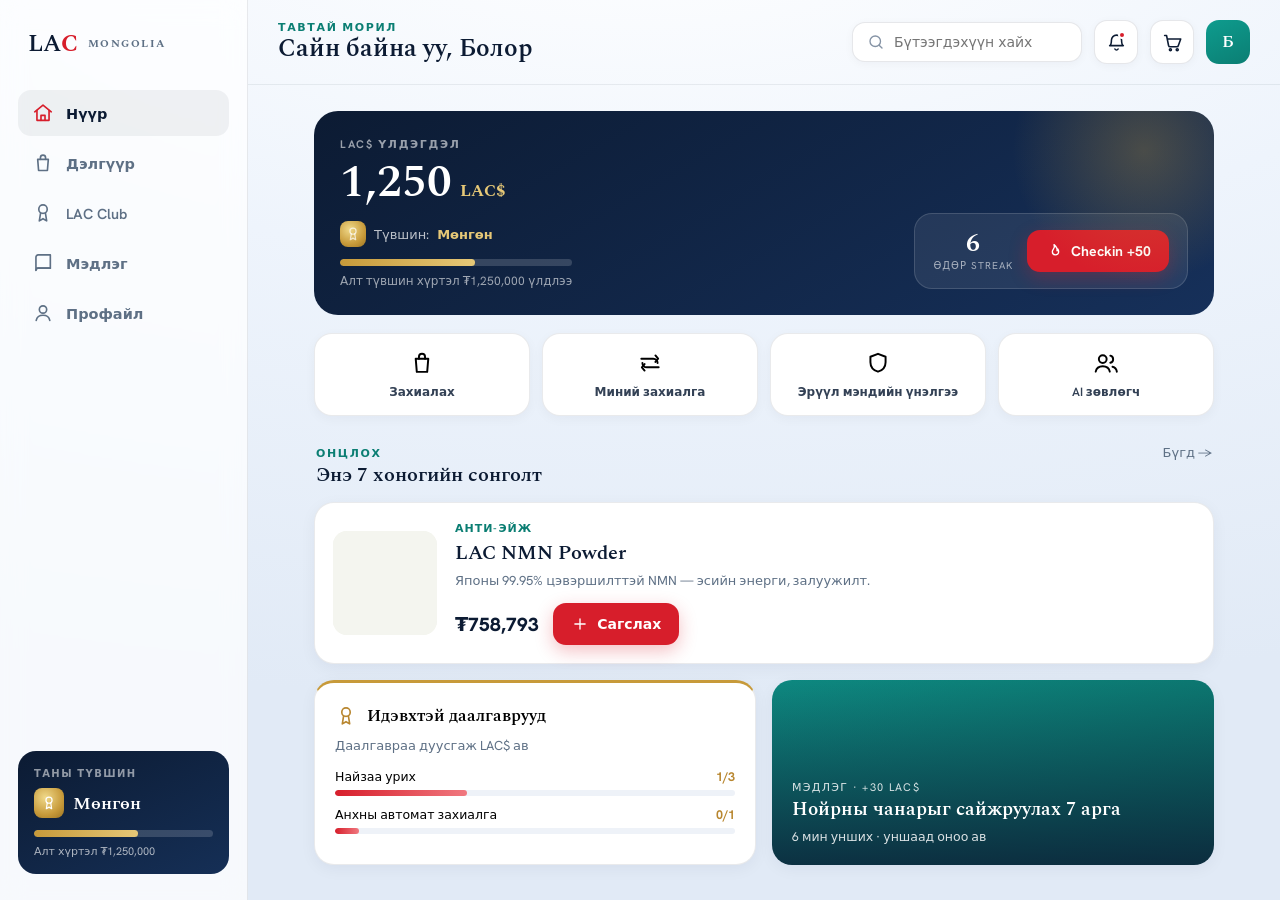
==== portal-v3/lac-portal-v3.html @ e0afa025 "Add customer portal V3 design handoff and prototype Design-review deliverables for the erp.lac.mn/cu" ====
<!doctype html>
<!-- ============================================================
     LAC Customer Portal V3 — production build
     Vanilla JS, no framework. Standalone-testable (mock data) and
     ERPNext-ready (real endpoints via GET + credentials).
     Paste <style>+markup into the Web Page "Main Section (HTML)"
     field and the <script> body into the "JavaScript" field, OR
     serve this whole file as-is. See handoff guide.
     ============================================================ -->
<html lang="mn">
<head>
<meta charset="utf-8">
<meta name="viewport" content="width=device-width, initial-scale=1, shrink-to-fit=no">
<title>LAC Customer Portal V3</title>
<link rel="preconnect" href="https://fonts.googleapis.com">
<link rel="preconnect" href="https://fonts.gstatic.com" crossorigin>
<link href="https://fonts.googleapis.com/css2?family=Spectral:ital,wght@0,400;0,500;0,600;0,700;1,400;1,500&family=Hanken+Grotesk:wght@400;500;600;700;800&display=swap" rel="stylesheet">
<style>
/* When embedded in a Frappe Web Page, hide the default chrome. */
.page-head,.navbar,footer,.web-footer,#navbar,.navbar-fixed-top{display:none!important;}
.main-section,.page_content{padding:0!important;margin:0!important;max-width:100%!important;}

*{box-sizing:border-box;margin:0;padding:0;}
:root{
  --ink:#0C1B33; --crimson:#D71E2B; --teal:#0E9C8E; --teal-t:#0B7E73;
  --gold:#C79A3A; --gold-d:#B8862F; --cream:#F4F5EF; --bg:#EDF2FA;
  --muted:#5E7085; --muted2:#8593A5; --line:rgba(12,27,51,.09);
  --sans:'Hanken Grotesk',system-ui,sans-serif; --serif:'Spectral',Georgia,serif;
  --accent:var(--crimson);           /* single theme knob */
  --shadow:0 4px 16px rgba(12,27,51,.05);
}
html,body{height:100%;}
body{font-family:var(--sans);color:var(--ink);-webkit-font-smoothing:antialiased;
  background:radial-gradient(150% 90% at 50% -12%,#FFF 0%,#EEF4FC 46%,#E1EAF6 100%);}
img{display:block;} button{font-family:inherit;}
a{color:var(--teal-t);text-decoration:none;} a:hover{color:var(--ink);}
input{font-family:inherit;}
::-webkit-scrollbar{width:10px;height:10px;} ::-webkit-scrollbar-thumb{background:rgba(12,27,51,.14);border-radius:8px;}
@media (prefers-reduced-motion:reduce){*{animation:none!important;transition:none!important;}}
@keyframes shimmer{0%{background-position:-380px 0}100%{background-position:380px 0}}
@keyframes rise{from{opacity:0;transform:translateY(14px)}to{opacity:1;transform:translateY(0)}}
@keyframes fade{from{opacity:0}to{opacity:1}}
@keyframes sheet{from{transform:translateY(100%)}to{transform:translateY(0)}}
@keyframes slide{from{transform:translateX(100%)}to{transform:translateX(0)}}
@keyframes toast{0%{opacity:0;transform:translate(-50%,16px)}12%,88%{opacity:1;transform:translate(-50%,0)}100%{opacity:0;transform:translate(-50%,16px)}}

/* ---- shell ---- */
.app{display:flex;height:100vh;max-width:1440px;margin:0 auto;overflow:hidden;}
.rail{width:248px;flex-shrink:0;display:flex;flex-direction:column;padding:26px 18px;
  background:rgba(255,255,255,.72);backdrop-filter:blur(12px);border-right:1px solid var(--line);}
.brand{font-family:var(--serif);font-weight:600;font-size:24px;letter-spacing:.01em;}
.brand b{color:var(--accent);}
.rail .nav{display:flex;flex-direction:column;gap:4px;margin-top:22px;}
.rail .item{display:flex;align-items:center;gap:12px;width:100%;text-align:left;padding:12px 14px;
  border-radius:13px;border:none;cursor:pointer;font-size:14.5px;font-weight:600;color:var(--muted);background:none;}
.rail .item svg{width:22px;height:22px;flex-shrink:0;}
.rail .item.on{font-weight:700;color:var(--ink);background:rgba(12,27,51,.055);}
.rail .item.on svg{stroke:var(--accent);}
.tiercard{margin-top:auto;border-radius:18px;padding:16px;background:linear-gradient(155deg,#0C1B33,#152f56);color:#fff;}
.main{flex:1;min-width:0;display:flex;flex-direction:column;height:100vh;}
.topbar{flex-shrink:0;display:flex;align-items:center;gap:18px;padding:20px 30px;border-bottom:1px solid rgba(12,27,51,.07);}
.eyebrow{font-size:11px;letter-spacing:.15em;text-transform:uppercase;color:var(--teal-t);font-weight:700;}
.ptitle{font-family:var(--serif);font-size:25px;font-weight:600;line-height:1.1;margin-top:2px;}
.searchbar{display:flex;align-items:center;gap:9px;background:#fff;border:1px solid rgba(12,27,51,.1);
  border-radius:13px;padding:10px 14px;box-shadow:0 2px 10px rgba(12,27,51,.04);}
.searchbar input{border:none;outline:none;flex:1;font-size:14px;background:none;min-width:0;color:var(--ink);}
.searchbar svg{width:18px;height:18px;stroke:var(--muted2);flex-shrink:0;}
.iconbtn{position:relative;width:44px;height:44px;border-radius:13px;background:#fff;border:1px solid rgba(12,27,51,.1);
  display:flex;align-items:center;justify-content:center;cursor:pointer;box-shadow:0 2px 10px rgba(12,27,51,.04);color:var(--ink);}
.iconbtn svg{width:21px;height:21px;}
.iconbtn .badge{position:absolute;top:-5px;right:-5px;background:var(--accent);color:#fff;font-size:11px;font-weight:800;
  min-width:20px;height:20px;border-radius:10px;display:flex;align-items:center;justify-content:center;border:2px solid #fff;padding:0 4px;}
.iconbtn .dot{position:absolute;top:10px;right:11px;width:8px;height:8px;border-radius:50%;background:var(--accent);border:2px solid #fff;}
.avatar{width:44px;height:44px;border-radius:13px;background:linear-gradient(155deg,#0E9C8E,#0B7E73);color:#fff;border:none;
  font-family:var(--serif);font-size:17px;font-weight:600;cursor:pointer;}
.scroll{flex:1;overflow-y:auto;overflow-x:hidden;}
.wrap{max-width:960px;margin:0 auto;width:100%;padding:26px 30px 46px;}
.mhead{display:none;}
.tabbar{display:none;}

/* ---- generic ---- */
.card{background:#fff;border:1px solid var(--line);border-radius:20px;box-shadow:var(--shadow);}
.btn{display:inline-flex;align-items:center;justify-content:center;gap:8px;border:none;border-radius:13px;
  font-weight:700;font-size:14px;padding:12px 18px;cursor:pointer;color:#fff;background:var(--accent);
  box-shadow:0 6px 18px rgba(215,30,43,.28);}
.btn svg{width:18px;height:18px;}
.btn.full{width:100%;padding:15px;font-size:15px;}
.sec-h{display:flex;align-items:baseline;justify-content:space-between;margin:28px 2px 12px;}
.sec-h .t{font-family:var(--serif);font-size:20px;font-weight:600;}
.sec-h .lnk{background:none;border:none;color:var(--muted);font-size:13px;cursor:pointer;}
.reveal{animation:rise .5s ease both;}

/* ---- home ---- */
.hero{border-radius:24px;padding:26px;background:linear-gradient(150deg,#0C1B33 0%,#16305a 100%);color:#fff;position:relative;overflow:hidden;}
.hero::after{content:'';position:absolute;width:300px;height:300px;border-radius:50%;right:-80px;top:-110px;
  background:radial-gradient(circle,rgba(199,154,58,.30),transparent 62%);}
.hero .in{position:relative;display:flex;flex-wrap:wrap;gap:24px;align-items:flex-end;justify-content:space-between;}
.hero .lbl{font-size:11px;letter-spacing:.15em;text-transform:uppercase;color:rgba(255,255,255,.58);font-weight:700;}
.hero .bal{font-family:var(--serif);font-size:46px;font-weight:600;line-height:1;margin-top:8px;}
.hero .bal small{font-size:17px;color:#E6C877;margin-left:8px;font-weight:700;}
.hero .tier{display:flex;align-items:center;gap:8px;margin-top:16px;font-size:13px;color:rgba(255,255,255,.72);}
.medal{display:flex;align-items:center;justify-content:center;border-radius:8px;
  background:radial-gradient(circle at 38% 32%,#F0D98A,#C79A3A 62%,#9c7423);}
.track{height:7px;border-radius:20px;background:rgba(255,255,255,.16);overflow:hidden;margin-top:12px;max-width:340px;}
.track .fill{height:100%;border-radius:20px;background:linear-gradient(90deg,#C79A3A,#e6c877);}
.hero .checkin{background:rgba(255,255,255,.08);border:1px solid rgba(255,255,255,.14);border-radius:18px;
  padding:16px 18px;display:flex;align-items:center;gap:14px;}
.qa{display:grid;grid-template-columns:repeat(4,1fr);gap:12px;margin-top:18px;}
.qa .q{background:#fff;border:1px solid var(--line);border-radius:18px;padding:16px 10px;display:flex;flex-direction:column;
  align-items:center;gap:9px;cursor:pointer;box-shadow:0 3px 12px rgba(12,27,51,.04);transition:transform .15s,box-shadow .15s;}
.qa .q:hover{transform:translateY(-2px);box-shadow:0 10px 26px rgba(12,27,51,.10);}
.qa .q svg{width:26px;height:26px;} .qa .q .l{font-size:12px;font-weight:600;color:#334155;text-align:center;line-height:1.2;}
.featured{display:flex;gap:18px;align-items:center;padding:18px;}
.featured img{width:104px;height:104px;object-fit:contain;border-radius:14px;background:var(--cream);flex-shrink:0;}
.teasers{display:grid;grid-template-columns:1fr 1fr;gap:16px;margin-top:16px;}
.teaser{text-align:left;border:1px solid var(--line);border-radius:20px;padding:20px;cursor:pointer;background:#fff;box-shadow:var(--shadow);}
.teaser.club{border-top:3px solid var(--gold);}
.teaser.know{border:none;color:#fff;position:relative;overflow:hidden;min-height:150px;display:flex;flex-direction:column;justify-content:flex-end;
  background:linear-gradient(180deg,rgba(12,27,51,.15),rgba(12,27,51,.82)),linear-gradient(135deg,#0E9C8E,#0B7E73);}

/* ---- shop ---- */
.chips{display:flex;gap:8px;overflow-x:auto;padding-bottom:4px;margin-bottom:18px;scrollbar-width:none;}
.chips::-webkit-scrollbar{display:none;}
.chip{white-space:nowrap;padding:9px 16px;border-radius:20px;font-size:13px;font-weight:600;cursor:pointer;
  border:1px solid rgba(12,27,51,.1);background:#fff;color:#46586E;}
.chip.on{background:var(--ink);color:#fff;border-color:var(--ink);}
.prods{display:grid;grid-template-columns:repeat(3,1fr);gap:16px;}
.prod{background:#fff;border:1px solid var(--line);border-radius:20px;overflow:hidden;display:flex;flex-direction:column;
  box-shadow:var(--shadow);transition:transform .15s,box-shadow .15s;}
.prod:hover{transform:translateY(-2px);box-shadow:0 10px 26px rgba(12,27,51,.10);}
.prod .ph{background:var(--cream);aspect-ratio:1;display:flex;align-items:center;justify-content:center;padding:10px;cursor:pointer;}
.prod .ph img{width:100%;height:100%;object-fit:contain;}
.prod .pb{padding:13px 14px 15px;display:flex;flex-direction:column;gap:5px;flex:1;}
.prod .pc{font-size:10.5px;letter-spacing:.08em;text-transform:uppercase;color:var(--teal-t);font-weight:600;}
.prod .pn{font-family:var(--serif);font-size:15.5px;font-weight:600;line-height:1.25;}
.prod .rate{display:flex;align-items:center;gap:4px;font-size:12px;color:var(--gold-d);font-weight:600;}
.prod .rate svg{width:14px;height:14px;stroke:var(--gold-d);}
.prod .pp{margin-top:auto;display:flex;align-items:center;justify-content:space-between;gap:8px;padding-top:10px;}
.prod .price{font-weight:800;font-size:15.5px;}
.prod .add{width:38px;height:38px;border-radius:12px;background:var(--accent);color:#fff;border:none;cursor:pointer;
  display:flex;align-items:center;justify-content:center;flex-shrink:0;} .prod .add svg{width:19px;height:19px;stroke:#fff;}

/* ---- club ---- */
.medallion{width:104px;height:104px;margin:0 auto 12px;border-radius:50%;color:#5a4413;
  background:radial-gradient(circle at 40% 34%,#F0D98A,#C79A3A 60%,#9c7423);display:flex;align-items:center;justify-content:center;box-shadow:0 10px 30px rgba(199,154,58,.35);}
.ladder{display:grid;grid-template-columns:repeat(4,1fr);gap:8px;margin:20px 0;}
.rung{text-align:center;padding:13px 4px;border-radius:14px;font-size:12px;font-weight:700;border:1px solid var(--line);background:#F4F7FC;color:var(--muted);}
.rung svg{width:18px;height:18px;display:block;margin:0 auto 6px;stroke:var(--muted2);}
.rung.on{background:linear-gradient(155deg,#0C1B33,#152f56);color:#fff;border-color:#0C1B33;} .rung.on svg{stroke:#E6C877;}
.mission{display:flex;gap:13px;align-items:center;padding:15px 17px;border-bottom:1px solid var(--line);}
.mission:last-child{border-bottom:none;}
.mission .mi{width:42px;height:42px;border-radius:13px;display:flex;align-items:center;justify-content:center;flex-shrink:0;}
.mission .mi svg{width:20px;height:20px;}
.mission .mt{flex:1;min-width:0;} .mission .mtitle{font-weight:700;font-size:14px;}
.mission .mtrack{height:6px;border-radius:20px;background:#EEF2F8;overflow:hidden;margin-top:7px;}
.mission .mfill{height:100%;border-radius:20px;}
.mission .mtag{text-align:right;flex-shrink:0;font-size:12.5px;font-weight:700;}
.badges{display:grid;grid-template-columns:repeat(3,1fr);gap:12px;}
.badge{text-align:center;padding:16px 8px;border-radius:16px;border:1px solid var(--line);}
.badge svg{width:26px;height:26px;display:block;margin:0 auto 8px;} .badge .bn{font-size:12px;font-weight:700;}

/* ---- knowledge ---- */
.art-hero{position:relative;border-radius:22px;overflow:hidden;min-height:190px;display:flex;flex-direction:column;justify-content:flex-end;
  padding:24px;color:#fff;background:linear-gradient(180deg,rgba(12,27,51,.18),rgba(12,27,51,.84)),linear-gradient(135deg,#0E9C8E,#0B7E73);cursor:pointer;}
.art{display:flex;gap:14px;align-items:center;padding:15px 17px;border-bottom:1px solid var(--line);cursor:pointer;}
.art:last-child{border-bottom:none;} .art:hover{background:#F6F8FC;}
.art .ai{width:44px;height:44px;border-radius:13px;background:rgba(14,156,142,.1);color:var(--teal-t);display:flex;align-items:center;justify-content:center;flex-shrink:0;}
.art .ai svg{width:20px;height:20px;} .art .an{font-family:var(--serif);font-size:15px;font-weight:600;margin-top:2px;}

/* ---- profile ---- */
.pcard{display:flex;align-items:center;gap:16px;padding:22px;}
.pavatar{width:66px;height:66px;border-radius:20px;background:linear-gradient(155deg,#0E9C8E,#0B7E73);color:#fff;display:flex;align-items:center;justify-content:center;
  font-family:var(--serif);font-size:28px;font-weight:600;flex-shrink:0;}
.pstats{display:grid;grid-template-columns:repeat(3,1fr);gap:12px;margin:14px 0;}
.pstat{background:#fff;border:1px solid var(--line);border-radius:16px;padding:16px;text-align:center;}
.pstat .pv{font-family:var(--serif);font-size:24px;font-weight:600;} .pstat .pl{font-size:11.5px;color:var(--muted);margin-top:2px;}
.mgroup-h{font-size:11px;letter-spacing:.12em;text-transform:uppercase;color:var(--muted2);font-weight:700;margin:18px 4px 8px;}
.mrow{width:100%;text-align:left;display:flex;align-items:center;gap:13px;padding:15px 17px;border:none;border-bottom:1px solid var(--line);
  background:none;cursor:pointer;font-size:14.5px;font-weight:600;color:var(--ink);}
.mrow:last-child{border-bottom:none;} .mrow:hover{background:#F6F8FC;}
.mrow>svg{width:20px;height:20px;stroke:var(--muted);flex-shrink:0;} .mrow .chev{margin-left:auto;stroke:#B8C2CE;}

/* ---- cart drawer / sheets / toast ---- */
.ov{position:fixed;inset:0;z-index:50;background:rgba(12,27,51,.42);display:flex;justify-content:flex-end;animation:fade .2s ease;}
.drawer{width:420px;height:100vh;background:var(--bg);display:flex;flex-direction:column;box-shadow:-12px 0 40px rgba(12,27,51,.2);animation:slide .3s cubic-bezier(.2,.8,.2,1);}
.drawer-h{display:flex;align-items:center;justify-content:between;justify-content:space-between;padding:22px 22px 14px;}
.drawer-h .st{font-family:var(--serif);font-size:20px;font-weight:600;}
.cl{width:36px;height:36px;border-radius:11px;border:1px solid rgba(12,27,51,.1);background:#fff;cursor:pointer;display:flex;align-items:center;justify-content:center;color:var(--muted);}
.cl svg{width:18px;height:18px;}
.drawer-b{flex:1;overflow-y:auto;padding:0 22px;}
.cline{display:flex;gap:13px;align-items:center;padding:14px 0;border-bottom:1px solid var(--line);}
.cline img{width:58px;height:58px;object-fit:contain;background:var(--cream);border-radius:12px;}
.cline .cn{font-family:var(--serif);font-weight:600;font-size:14.5px;}
.qty{display:flex;align-items:center;gap:10px;margin-top:8px;}
.qty button{width:30px;height:30px;border-radius:9px;border:1px solid rgba(12,27,51,.12);background:#fff;cursor:pointer;font-size:16px;}
.drawer-f{padding:16px 22px 22px;border-top:1px solid var(--line);}
.delnote{font-size:12.5px;color:var(--teal-t);background:rgba(14,156,142,.1);border-radius:12px;padding:10px 14px;margin-bottom:12px;}
.total{display:flex;justify-content:space-between;font-family:var(--serif);font-size:18px;font-weight:700;margin-bottom:14px;}
.empty{text-align:center;padding:70px 20px;color:var(--muted2);}
.empty svg{width:52px;height:52px;stroke:#C6D0DC;margin:0 auto;}
.empty .et{font-family:var(--serif);font-size:17px;color:var(--muted);margin-top:12px;}
.toast{position:fixed;left:50%;bottom:32px;transform:translateX(-50%);z-index:80;background:var(--ink);color:#fff;
  padding:13px 22px;border-radius:14px;font-size:14px;font-weight:600;box-shadow:0 12px 34px rgba(12,27,51,.32);animation:toast 2.4s ease forwards;}

/* ---- skeletons ---- */
.sk{background:linear-gradient(90deg,#eef2f8 25%,#e3e9f2 37%,#eef2f8 63%);background-size:760px 100%;animation:shimmer 1.3s infinite;border-radius:12px;}

/* ---- full-route screens ---- */
.mobile-search{display:none;}
.route-h{display:flex;align-items:center;gap:12px;margin-bottom:18px;}
.backbtn{width:40px;height:40px;border-radius:12px;border:1px solid var(--line);background:#fff;cursor:pointer;display:flex;align-items:center;justify-content:center;color:var(--ink);flex-shrink:0;}
.backbtn svg{width:20px;height:20px;transform:rotate(180deg);}
.route-h .rt{font-family:var(--serif);font-size:22px;font-weight:600;}
.pd{display:grid;grid-template-columns:1fr 1fr;gap:26px;align-items:start;}
.pd .pimg{background:var(--cream);border-radius:22px;aspect-ratio:1;display:flex;align-items:center;justify-content:center;padding:24px;}
.pd .pimg img{max-width:100%;max-height:100%;object-fit:contain;}
.pd ul{margin:14px 0 0 18px;} .pd li{margin:6px 0;color:#334155;font-size:14px;}
.disclaimer{font-size:12px;color:var(--muted);background:#fff;border:1px solid var(--line);border-radius:12px;padding:10px 14px;margin-top:16px;line-height:1.5;}
.optcard{display:flex;align-items:center;gap:12px;padding:15px 16px;border:1px solid var(--line);border-radius:14px;background:#fff;cursor:pointer;margin-bottom:10px;}
.optcard.on{border-color:var(--accent);box-shadow:0 0 0 1px var(--accent) inset;}
.optcard .radio{width:20px;height:20px;border-radius:50%;border:2px solid #C6D0DC;flex-shrink:0;}
.optcard.on .radio{border-color:var(--accent);background:radial-gradient(circle,var(--accent) 0 5px,transparent 6px);}
.timeline{position:relative;padding-left:2px;}
.tstep{display:flex;gap:14px;padding-bottom:18px;position:relative;}
.tdot{width:22px;height:22px;border-radius:50%;border:2px solid var(--line);background:#fff;flex-shrink:0;display:flex;align-items:center;justify-content:center;z-index:1;}
.tstep.done .tdot{background:var(--teal);border-color:var(--teal);color:#fff;} .tdot svg{width:14px;height:14px;}
.tstep:not(:last-child)::before{content:'';position:absolute;left:10px;top:22px;bottom:0;width:2px;background:var(--line);}
.tstep.done:not(:last-child)::before{background:var(--teal);}
.orow{padding:16px;border-bottom:1px solid var(--line);} .orow:last-child{border-bottom:none;}
.ostatus{font-size:12px;font-weight:700;padding:4px 10px;border-radius:20px;white-space:nowrap;}
.chat{display:flex;flex-direction:column;gap:12px;padding:4px 0 20px;}
.bub{max-width:80%;padding:12px 15px;border-radius:16px;font-size:14px;line-height:1.45;}
.bub.me{align-self:flex-end;background:var(--ink);color:#fff;border-bottom-right-radius:5px;}
.bub.ai{align-self:flex-start;background:#fff;border:1px solid var(--line);border-bottom-left-radius:5px;}
.chatbar{position:sticky;bottom:0;display:flex;gap:10px;padding:12px 0;background:linear-gradient(180deg,transparent,#E8EEF7 40%);}
.chatbar input{flex:1;border:1px solid var(--line);border-radius:14px;padding:13px 16px;font-size:14px;outline:none;background:#fff;}
.sheet2{width:100%;max-width:460px;max-height:88vh;margin:auto auto 0;background:var(--bg);border-radius:24px 24px 0 0;display:flex;flex-direction:column;animation:sheet .3s cubic-bezier(.2,.8,.2,1);}
.ov2{align-items:flex-end;justify-content:center;}
.notif{display:flex;gap:13px;padding:14px 0;border-bottom:1px solid var(--line);} .notif:last-child{border-bottom:none;}
.notif .ni{width:40px;height:40px;border-radius:12px;background:rgba(14,156,142,.1);color:var(--teal-t);display:flex;align-items:center;justify-content:center;flex-shrink:0;}
.notif .ni svg{width:19px;height:19px;}

/* ============ RESPONSIVE — mobile below 900px ============ */
@media(max-width:899px){
  .app{display:block;height:100vh;}
  .rail{display:none;}
  .main{height:100vh;}
  .topbar{display:none;}
  .mhead{display:flex;align-items:center;justify-content:space-between;padding:16px 16px 12px;}
  .wrap{padding:4px 16px 24px;}
  .qa{grid-template-columns:repeat(4,1fr);}
  .teasers{grid-template-columns:1fr;}
  .prods{grid-template-columns:repeat(2,1fr);}
  .tabbar{display:flex;justify-content:space-around;padding:8px 6px 10px;background:rgba(255,255,255,.97);
    backdrop-filter:blur(12px);border-top:1px solid var(--line);}
  .tab{flex:1;display:flex;flex-direction:column;align-items:center;gap:3px;padding:6px 0;border:none;background:none;cursor:pointer;color:var(--muted2);}
  .tab svg{width:23px;height:23px;} .tab .tl{font-size:10.5px;font-weight:600;}
  .tab.on{color:var(--accent);}
  .drawer{width:100%;height:auto;max-height:88vh;margin-top:auto;border-radius:24px 24px 0 0;animation:sheet .3s cubic-bezier(.2,.8,.2,1);}
  .ov{align-items:flex-end;}
}
@media(max-width:899px){ .mobile-search{display:flex;} .pd{grid-template-columns:1fr;} .pd .pimg{max-width:60%;margin:0 auto;} }
@media(max-width:520px){ .qa{grid-template-columns:repeat(2,1fr);} }
</style>
</head>
<body>
<div id="app"><!-- rendered by JS --></div>
<div id="overlay"></div>
<div id="overlay2"></div>
<div id="toast-root"></div>

<script>
(function(){
'use strict';

/* ---------------- config ---------------- */
var API_BASE = '';
var STANDALONE = (location.protocol === 'file:') || (typeof window.frappe === 'undefined' && !location.hostname) || location.hostname === 'localhost';

/* ---------------- icons (single line-icon set) ---------------- */
var IP = {
  home:['M3 10.7 12 3.5l9 7.2','M5.4 9.4V20h13.2V9.4','M9.8 20v-5.4h4.4V20'],
  bag:['M6.2 8h11.6l-1 12.2H7.2L6.2 8z','M9.2 8V6.2a2.8 2.8 0 0 1 5.6 0V8'],
  award:['M12 3.2a4.6 4.6 0 1 0 0 9.2 4.6 4.6 0 0 0 0-9.2z','M9.4 11.8 8 20.6l4-2.4 4 2.4-1.4-8.8'],
  book:['M4.3 5.6A2.4 2.4 0 0 1 6.7 3.2H20v14.4H6.7a2.4 2.4 0 0 0-2.4 2.4z','M4.3 20A2.4 2.4 0 0 1 6.7 17.6H20'],
  user:['M12 12.2a4 4 0 1 0 0-8 4 4 0 0 0 0 8z','M4.6 20c.7-3.6 3.7-5.6 7.4-5.6s6.7 2 7.4 5.6'],
  bell:['M6.2 9.4a5.8 5.8 0 0 1 11.6 0c0 5 2 6.2 2 6.2H4.2s2-1.2 2-6.2z','M10.2 19.4a2 2 0 0 0 3.6 0'],
  cart:['M3 4h2.2l2.3 11.4a1.8 1.8 0 0 0 1.8 1.4h7.6a1.8 1.8 0 0 0 1.8-1.4L21.4 8H6.4','M9.6 21.4a1.15 1.15 0 1 0 0-2.3 1.15 1.15 0 0 0 0 2.3z','M17.4 21.4a1.15 1.15 0 1 0 0-2.3 1.15 1.15 0 0 0 0 2.3z'],
  search:['M11 4a7 7 0 1 0 0 14 7 7 0 0 0 0-14z','M20 20l-3.8-3.8'],
  chev:['M9.5 5.5 16 12l-6.5 6.5'], plus:['M12 5.2v13.6','M5.2 12h13.6'],
  fire:['M12 3.5c1.4 3 .3 4.7-.8 6.1-.9 1.2-1.4 2.1-1.4 3.4a4.2 4.2 0 0 0 8.4 0c0-2.2-1.2-3.6-1.2-3.6.3 1.4-.6 2.2-1 2.2.6-2.2-1-5.5-4-8.1z'],
  star:['M12 4.2l2.3 4.7 5.1.7-3.7 3.6.9 5.1-4.6-2.4-4.6 2.4.9-5.1L4.6 9.6l5.1-.7z'],
  close:['M6 6l12 12','M18 6 6 18'], shield:['M12 3.5 5 6.2v5c0 4.3 3 7.5 7 8.8 4-1.3 7-4.5 7-8.8v-5z'],
  map:['M12 21c4-4.2 6.5-7.6 6.5-10.6a6.5 6.5 0 1 0-13 0C5.5 13.4 8 16.8 12 21z','M12 12.4a2 2 0 1 0 0-4 2 2 0 0 0 0 4z'],
  doc:['M6.5 3.5h7L18 8v12.5H6.5z','M13 3.5V8h4.5','M9 12.5h6M9 16h6'],
  gift:['M4.5 9h15v3.5h-15z','M6 12.5h12V20H6z','M12 9v11'],
  users:['M9 12a3.6 3.6 0 1 0 0-7.2A3.6 3.6 0 0 0 9 12z','M2.5 20c.6-3.2 3.2-5 6.5-5s5.9 1.8 6.5 5','M16 5.2a3.4 3.4 0 0 1 0 6.6','M18 15.4c2.2.5 3.7 2 4 4.6'],
  cog:['M12 15.4a3.4 3.4 0 1 0 0-6.8 3.4 3.4 0 0 0 0 6.8z','M19.2 12a7.2 7.2 0 0 0-.14-1.5l1.7-1.3-1.8-3.1-2 .8a6.9 6.9 0 0 0-2.6-1.5l-.3-2.1h-3.6l-.3 2.1a6.9 6.9 0 0 0-2.6 1.5l-2-.8-1.8 3.1 1.7 1.3a7.2 7.2 0 0 0 0 3l-1.7 1.3 1.8 3.1 2-.8a6.9 6.9 0 0 0 2.6 1.5l.3 2.1h3.6l.3-2.1a6.9 6.9 0 0 0 2.6-1.5l2 .8 1.8-3.1-1.7-1.3c.09-.5.14-1 .14-1.5z'],
  heart:['M12 20.4C7 17 3.8 13.9 3.8 10.2A4 4 0 0 1 12 8a4 4 0 0 1 8.2 2.2c0 3.7-3.2 6.8-8.2 10.2z'],
  repeat:['M4 8h11a4 4 0 0 1 4 4','M17 5l2.5 3L17 11','M20 16H9a4 4 0 0 1-4-4','M7 19l-2.5-3L7 13'],
  check:['M5 12.5 9.5 17 19 7']
};
function icon(name, attr){
  var d=(IP[name]||[]).map(function(p){return '<path d="'+p+'"/>';}).join('');
  return '<svg viewBox="0 0 24 24" fill="none" stroke="currentColor" stroke-width="1.8" stroke-linecap="round" stroke-linejoin="round"'+(attr||'')+'>'+d+'</svg>';
}

/* ---------------- helpers ---------------- */
var $=function(id){return document.getElementById(id);};
function esc(s){return String(s==null?'':s).replace(/[&<>"]/g,function(c){return {'&':'&amp;','<':'&lt;','>':'&gt;','"':'&quot;'}[c];});}
var fmt=function(n){return '₮'+Math.round(n||0).toLocaleString('en-US');};
function imgFallback(im){im.onerror=null;im.src='data:image/svg+xml;utf8,'+encodeURIComponent('<svg xmlns="http://www.w3.org/2000/svg" width="120" height="120"><rect width="120" height="120" fill="#F4F5EF"/></svg>');}
function toast(msg){var t=document.createElement('div');t.className='toast';t.textContent=msg;$('toast-root').appendChild(t);setTimeout(function(){t.remove();},2400);}

function apiGet(method, params){
  var qs=new URLSearchParams(params||{}).toString();
  return fetch(API_BASE+'/api/method/'+method+(qs?('?'+qs):''),{
    method:'GET', credentials:'include',
    headers:{'X-Frappe-CSRF-Token':(window.frappe&&frappe.csrf_token)||''}
  }).then(function(r){return r.json();});
}

/* ---------------- state ---------------- */
var TABS=['home','shop','club','knowledge','profile'];
var NAV=[
  {key:'home',icon:'home',label:'Нүүр'},{key:'shop',icon:'bag',label:'Дэлгүүр'},
  {key:'club',icon:'award',label:'LAC Club'},{key:'knowledge',icon:'book',label:'Мэдлэг'},
  {key:'profile',icon:'user',label:'Профайл'}
];
var EYEBROW={home:'Тавтай морил',shop:'Бүтээгдэхүүн',club:'Түвшин & урамшуулал',knowledge:'Уншаад оноо цуглуул',profile:'Таны бүртгэл'};
var S={ tab:'home', route:null, sheet:null, loading:true, customer:null, products:[], categories:['Бүгд'],
  cat:'Бүгд', q:'', cart:[], club:null, articles:null, cartOpen:false, notifDot:true,
  checkout:{method:'std'}, quizAns:[], quizStep:0, chat:[] };

/* ---------------- mock data (standalone preview) ---------------- */
var IMG={
  nmn:'https://lac.mn/wp-content/uploads/2024/05/01403970_lac_nmn-powder_30-sticks_sg_box_front-left-with-sachet-on-right_high-res_24.04.19_1638x1227-1-800x599.jpg',
  taut:'https://lac.mn/wp-content/uploads/2022/02/01403960_lac_taut-rejuvenate_8-btls_box_front-left-with-btl-on-right_23.09.14_low-res-e1708068929115-300x225.jpg',
  mens:'https://lac.mn/wp-content/uploads/2024/05/01404220_lac_mens-mega-multi_90-caplets_sg_box_front-left-with-btl-on-right_low-res_22.05.25-300x300.jpg',
  brain:'https://lac.mn/wp-content/uploads/2024/05/LAC-BrainSpeed-PS-SG_frontleftwithbottle_1638x1227-300x225.jpg'
};
var MOCK={
  customer:{name:'CUST-2026-00632',customer_name:'Болор Батаа',mobile_no:'+976 8811 2020',current_loyalty_tier:'Silver',
    custom_loyalty_points:1250,tier_total_purchase:1750000,tier_threshold:3000000,custom_member_date:'2024',custom_checkin_streak:6},
  products:[
    {id:'nmn',cat:'Анти-эйж',name:'LAC NMN Powder',price:758793,rating:'4.9',img:IMG.nmn,tagline:'Японы 99.95% цэвэршилттэй NMN — эсийн энерги, залуужилт.'},
    {id:'taut',cat:'Гоо сайхан',name:'LAC Taut Rejuvenate+',price:289613,rating:'4.8',img:IMG.taut,tagline:'Уусдаг далайн коллаген — арьсны чийгшил, уян хатан.'},
    {id:'mens',cat:'Эрэгтэй',name:"LAC Men's Mega Multi",price:183398,rating:'4.7',img:IMG.mens,tagline:'Эрэгтэйчүүдэд зориулсан иж бүрэн цогц.'},
    {id:'brain',cat:'Тархи',name:'LAC BrainSpeed PS',price:244000,rating:'4.9',img:IMG.brain,tagline:'Фосфатидилсерин — ой тогтоолт, төвлөрөл.'},
    {id:'collagen',cat:'Гоо сайхан',name:'LAC Collagen Beauty',price:168000,rating:'4.9',img:IMG.taut,tagline:'Гоо сайхныг дотроос.'},
    {id:'melatonin',cat:'Нойр',name:'LAC Melatonin 10mg',price:117563,rating:'4.6',img:IMG.brain,tagline:'Байгалийн нойрны дэмжлэг.'}
  ],
  club:{
    ladder:[{name:'Гишүүн',icon:'user'},{name:'Мөнгөн',icon:'award',on:true},{name:'Алт',icon:'star'},{name:'Престиж',icon:'shield'}],
    missions:[
      {icon:'fire',title:'3 өдөр дараалан checkin',tag:'✓ Биелсэн',done:true,reward:'+100 LAC$',pct:100},
      {icon:'repeat',title:'Анхны автомат захиалга',tag:'0/1',done:false,reward:'+500 LAC$',pct:6},
      {icon:'users',title:'Найзаа урих',tag:'1/3',done:false,reward:'+300 LAC$',pct:33},
      {icon:'shield',title:'Эрүүл мэндийн шинжилгээ',tag:'✓ Биелсэн',done:true,reward:'+150 LAC$',pct:100}
    ],
    badges:[{icon:'fire',name:'Streak',e:true},{icon:'gift',name:'Анхны захиалга',e:true},{icon:'book',name:'Уншигч',e:true},
      {icon:'shield',name:'Престиж',e:false},{icon:'users',name:'Инфлюэнсер',e:false},{icon:'star',name:'VIP',e:false}]
  },
  articles:{featured:{title:'Нойрны чанарыг сайжруулах 7 арга',cat:'Нойр',mins:6,reward:30},
    items:[{cat:'Нойр',title:'Мелатонин хэрхэн ажилладаг вэ',mins:4,reward:20},
      {cat:'Анти-эйж',title:'NMN ба эсийн залуужилт',mins:5,reward:25},
      {cat:'Гоо сайхан',title:'Коллаген: үнэн ба худал',mins:4,reward:20}]},
  orders:[
    {id:'LAC-24790',date:'2026-07-14',status:'Хүргэлтэд гарсан',statusKey:'shipping',total:876356,items:['LAC NMN Powder','LAC Melatonin 10mg']},
    {id:'LAC-24651',date:'2026-06-28',status:'Хүргэгдсэн',statusKey:'done',total:289613,items:['LAC Taut Rejuvenate+']},
    {id:'LAC-24502',date:'2026-06-10',status:'Хүргэгдсэн',statusKey:'done',total:427398,items:['LAC BrainSpeed PS',"LAC Men's Mega Multi"]}
  ],
  subs:[
    {id:'SUB-011',name:'LAC NMN Powder',cycle:'Сар бүр',next:'2026-08-01',price:758793},
    {id:'SUB-014',name:'LAC Collagen Beauty',cycle:'2 сар тутам',next:'2026-09-05',price:168000}
  ],
  referral:{code:'BOLOR2020',reward:300,friendReward:150,invited:1,target:3},
  notifs:[
    {icon:'gift',title:'Өдрийн checkin бэлэн',body:'Өнөөдөр checkin хийж +50 LAC$ аваарай',time:'1 цагийн өмнө',unread:true},
    {icon:'repeat',title:'Захиалга #LAC-24790 замдаа',body:'Хүргэлтэд гарлаа — өнөөдөр хүрнэ',time:'5 цагийн өмнө',unread:true},
    {icon:'award',title:'Мөнгөн түвшинд хүрлээ',body:'Одоо 10% хямдрал, 1.5x LAC$ бонустай',time:'Өчигдөр',unread:false}
  ],
  quiz:[
    {q:'Таны эрүүл мэндийн гол зорилго юу вэ?',opts:['Эрч хүч','Гоо сайхан','Дархлаа','Нойр','Тархины эрүүл мэнд']},
    {q:'Насны бүлэг?',opts:['18–29','30–44','45–59','60+']},
    {q:'Хүйс?',opts:['Эмэгтэй','Эрэгтэй','Хамаагүй']}
  ],
  tracking:{id:'LAC-24790',steps:[{t:'Захиалга баталгаажсан',done:true,time:'07-14 10:22'},{t:'Бэлтгэгдэж байна',done:true,time:'07-14 14:05'},{t:'Хүргэлтэд гарсан',done:true,time:'07-15 09:30'},{t:'Хүргэгдсэн',done:false,time:''}]}
};
var TIER_MN={Member:'Гишүүн','Classic 1':'Гишүүн','Classic 2':'Гишүүн',Silver:'Мөнгөн',Gold:'Алт',Prestige:'Престиж'};
var TIER_NEXT={'Гишүүн':'Мөнгөн','Мөнгөн':'Алт','Алт':'Престиж','Престиж':null};

/* ---------------- loaders (real endpoint -> mock fallback) ---------------- */
function loadMe(){
  if(STANDALONE){S.customer=MOCK.customer;return Promise.resolve();}
  return apiGet('portal_get_my_customer').then(function(d){
    S.customer=(d&&d.message&&d.message.customer)||(d&&d.customer)||MOCK.customer;
  }).catch(function(){S.customer=MOCK.customer;});
}
function loadProducts(){
  if(STANDALONE){S.products=MOCK.products;var c=['Бүгд'];MOCK.products.forEach(function(p){if(c.indexOf(p.cat)<0)c.push(p.cat);});S.categories=c;return Promise.resolve();}
  return apiGet('cp_products').then(function(d){var m=(d&&d.message)||{};S.products=m.items||MOCK.products;S.categories=m.categories||['Бүгд'];})
    .catch(function(){S.products=MOCK.products;S.categories=['Бүгд'];});
}
function loadClub(){
  if(STANDALONE){S.club=MOCK.club;return Promise.resolve();}
  return Promise.all([
    apiGet('portal_get_missions',{customer:custName()}).catch(function(){return null;}),
    apiGet('portal_get_badges',{customer:custName()}).catch(function(){return null;})
  ]).then(function(r){
    var missions=(r[0]&&r[0].message&&r[0].message.missions)||[];
    var badges=(r[1]&&r[1].message&&r[1].message.badges)||[];
    S.club={
      ladder:MOCK.club.ladder,
      missions: missions.length?missions.map(function(m){var t=m.target||1,p=m.progress||0,done=!!m.completed;
        return {icon:done?'check':'fire',title:m.label||m.title||'',done:done,reward:'+'+(m.reward||0)+' LAC$',
          tag:done?'✓ Биелсэн':(p+'/'+t),pct:done?100:Math.min(100,Math.round(p/t*100))};}):MOCK.club.missions,
      badges: badges.length?badges.map(function(b){return {icon:b.icon||'star',name:b.label||b.name||'',e:!!b.earned};}):MOCK.club.badges
    };
  });
}
function loadArticles(){
  if(STANDALONE){S.articles=MOCK.articles;return Promise.resolve();}
  return apiGet('portal_get_articles').then(function(d){
    var arr=(d&&d.message&&d.message.articles)||(d&&d.message&&d.message.items)||(Array.isArray(d&&d.message)?d.message:[]);
    var items=arr.map(function(a){return {cat:a.category||a.topic||'Мэдлэг',title:a.title||a.article_title||'',mins:a.minutes||a.read_minutes||4,reward:a.reward_points||a.rewardPoints||20};});
    S.articles=items.length?{featured:items[0],items:items.slice(1,8)}:MOCK.articles;
  }).catch(function(){S.articles=MOCK.articles;});
}
function custName(){return (S.customer&&S.customer.name)||'';}

function boot(){
  S.loading=true; render();
  // parallel first paint; club/articles lazy on first visit
  Promise.all([loadMe(),loadProducts()]).then(function(){S.loading=false;render();
    loadClub(); loadArticles();
  }).catch(function(){S.loading=false;render();});
}

/* ---------------- cart ---------------- */
function prod(id){for(var i=0;i<S.products.length;i++){if(S.products[i].id===id||S.products[i].item_code===id)return S.products[i];}return null;}
function cartCount(){return S.cart.reduce(function(s,c){return s+c.qty;},0);}
function cartSum(){return S.cart.reduce(function(s,c){var p=prod(c.id);return s+(p?p.price*c.qty:0);},0);}
function addToCart(id){var f=false;S.cart.forEach(function(c){if(c.id===id){c.qty++;f=true;}});if(!f)S.cart.push({id:id,qty:1});toast('Сагсанд нэмэгдлээ');renderChrome();}
function setQty(id,d){S.cart=S.cart.map(function(c){return c.id===id?{id:id,qty:c.qty+d}:c;}).filter(function(c){return c.qty>0;});renderCart();renderChrome();}

/* ---------------- routing (hash + Back-button aware) ---------------- */
var FULLROUTES={product:1,checkout:1,assess:1,advisor:1,orders:1,subs:1};
function go(tab){ if(S.cartOpen)closeCart(); if(S.sheet)closeSheet(); location.hash='#/'+tab; }
function goRoute(name,param){ if(S.cartOpen)closeCart(); location.hash='#/'+name+(param?('/'+encodeURIComponent(param)):''); }
function openCart(){ if(S.cartOpen)return; S.cartOpen=true; history.pushState({lacCart:1},''); renderCart(); }
function closeCart(fromPop){ if(!S.cartOpen)return; S.cartOpen=false; renderCart(); if(!fromPop && history.state && history.state.lacCart) history.back(); }
function openSheet(name){ if(S.sheet)return; S.sheet=name; if(name==='notif'){S.notifDot=false;render();} history.pushState({lacSheet:1},''); renderSheet(); }
function closeSheet(fromPop){ if(!S.sheet)return; S.sheet=null; renderSheet(); if(!fromPop && history.state && history.state.lacSheet) history.back(); }
window.addEventListener('popstate',function(){ if(S.cartOpen){closeCart(true);} else if(S.sheet){closeSheet(true);} });
window.addEventListener('hashchange',syncHash);
function syncHash(){
  var parts=(location.hash||'').replace(/^#\/?/,'').split('/');
  var name=parts[0]||'home';
  if(TABS.indexOf(name)>=0){ S.tab=name; S.route=null; }
  else if(FULLROUTES[name]){ S.route={name:name,param:decodeURIComponent(parts[1]||'')}; if(name==='checkout')S.checkout={method:'std'}; }
  else { location.hash='#/home'; return; }
  render();
  var sc=document.querySelector('.scroll'); if(sc)sc.scrollTop=0; window.scrollTo(0,0);
  if(S.tab==='club'&&!S.club)loadClub().then(render);
  if(S.tab==='knowledge'&&!S.articles)loadArticles().then(render);
}

/* ---------------- render: chrome ---------------- */
function tierInfo(){var c=S.customer||{};var t=TIER_MN[c.current_loyalty_tier]||'Гишүүн';
  var cur=+c.tier_total_purchase||0,tgt=+c.tier_threshold||0;var pct=tgt>0?Math.min(100,Math.round(cur/tgt*100)):100;
  return {tier:t,next:TIER_NEXT[t],remain:Math.max(0,tgt-cur),pct:pct,bal:+c.custom_loyalty_points||0,streak:+c.custom_checkin_streak||0};}

function railHTML(){
  return '<aside class="rail">'+
    '<div class="brand" style="padding:0 10px 6px;display:flex;align-items:center;gap:9px;"><span>LA<b>C</b></span>'+
      '<span style="font-size:10.5px;font-weight:700;letter-spacing:.14em;color:var(--muted);">MONGOLIA</span></div>'+
    '<div class="nav">'+NAV.map(function(n){
      return '<button class="item '+(S.tab===n.key?'on':'')+'" onclick="LAC.go(\''+n.key+'\')">'+icon(n.icon)+'<span>'+esc(n.label)+'</span></button>';
    }).join('')+'</div>'+
    tierMiniHTML()+'</aside>';
}
function tierMiniHTML(){var t=tierInfo();
  return '<div class="tiercard"><div class="lbl" style="font-size:10px;letter-spacing:.14em;text-transform:uppercase;color:rgba(255,255,255,.55);font-weight:700;">Таны түвшин</div>'+
    '<div style="display:flex;align-items:center;gap:9px;margin-top:8px;"><span class="medal" style="width:30px;height:30px;">'+icon('award','stroke="#5a4413" width="16" height="16"')+'</span>'+
    '<div style="font-family:var(--serif);font-size:18px;font-weight:600;">'+esc(t.tier)+'</div></div>'+
    '<div class="track"><div class="fill" style="width:'+t.pct+'%"></div></div>'+
    '<div style="font-size:11px;color:rgba(255,255,255,.66);margin-top:7px;">'+(t.next?esc(t.next)+' хүртэл '+fmt(t.remain):'Дээд түвшин')+'</div></div>';
}
function topbarHTML(){
  return '<header class="topbar"><div style="min-width:0;"><div class="eyebrow">'+esc(EYEBROW[S.tab])+'</div>'+
    '<h1 class="ptitle">'+esc(pageTitle())+'</h1></div>'+
    '<div style="margin-left:auto;display:flex;align-items:center;gap:12px;">'+
    '<div class="searchbar" style="width:230px;">'+icon('search')+'<input placeholder="Бүтээгдэхүүн хайх" value="'+esc(S.q)+'" oninput="LAC.search(this.value)"></div>'+
    chromeButtons()+'</div></header>';
}
function mheadHTML(){
  return '<header class="mhead"><div class="brand">LA<b>C</b> <span style="font-family:var(--sans);font-size:11px;color:var(--muted);font-weight:700;letter-spacing:.08em;">MONGOLIA</span></div>'+
    '<div style="display:flex;gap:10px;">'+chromeButtons()+'</div></header>';
}
function chromeButtons(){
  var cnt=cartCount();
  return '<button class="iconbtn" aria-label="Мэдэгдэл" onclick="LAC.notif()">'+icon('bell')+(S.notifDot?'<span class="dot"></span>':'')+'</button>'+
    '<button class="iconbtn" aria-label="Сагс" onclick="LAC.openCart()">'+icon('cart')+(cnt?'<span class="badge">'+cnt+'</span>':'')+'</button>'+
    '<button class="avatar" aria-label="Профайл" onclick="LAC.go(\'profile\')">'+esc(initial())+'</button>';
}
function initial(){var n=(S.customer&&S.customer.customer_name||'Б').trim();return n.charAt(0).toUpperCase();}
function pageTitle(){var f=(S.customer&&S.customer.customer_name||'').trim().split(' ')[0];
  return {home:'Сайн байна уу'+(f?', '+f:''),shop:'Дэлгүүр',club:'LAC Club',knowledge:'Мэдлэг',profile:'Профайл'}[S.tab];}
function tabbarHTML(){
  return '<nav class="tabbar">'+NAV.map(function(n){
    return '<button class="tab '+(S.tab===n.key?'on':'')+'" onclick="LAC.go(\''+n.key+'\')">'+icon(n.icon)+'<span class="tl">'+esc(n.label)+'</span></button>';
  }).join('')+'</nav>';
}

/* ---------------- render: screens ---------------- */
function skeletonHTML(){
  return '<div class="sk" style="height:180px;border-radius:24px;"></div>'+
    '<div style="display:grid;grid-template-columns:repeat(4,1fr);gap:12px;margin-top:18px;">'+
    Array(4).join(0).split('0').map(function(){return '<div class="sk" style="height:86px;border-radius:18px;"></div>';}).join('')+
    '<div class="sk" style="height:86px;border-radius:18px;"></div></div>'+
    '<div class="sk" style="height:140px;border-radius:20px;margin-top:24px;"></div>';
}
function homeHTML(){
  var t=tierInfo();var p=S.products[0]||{};
  return '<section class="hero reveal"><div class="in">'+
      '<div style="min-width:220px;"><div class="lbl">LAC$ үлдэгдэл</div>'+
        '<div class="bal">'+t.bal.toLocaleString('en-US')+'<small>LAC$</small></div>'+
        '<div class="tier"><span class="medal" style="width:26px;height:26px;">'+icon('award','stroke="#5a4413" width="16" height="16"')+'</span>Түвшин: <b style="color:#E6C877;">'+esc(t.tier)+'</b></div>'+
        '<div class="track"><div class="fill" style="width:'+t.pct+'%"></div></div>'+
        '<div style="font-size:12px;color:rgba(255,255,255,.6);margin-top:7px;">'+(t.next?esc(t.next)+' түвшин хүртэл '+fmt(t.remain)+' үлдлээ':'Дээд түвшинд хүрсэн')+'</div></div>'+
      '<div class="checkin"><div style="text-align:center;"><div style="font-family:var(--serif);font-size:26px;font-weight:600;line-height:1;">'+t.streak+'</div>'+
        '<div style="font-size:10px;letter-spacing:.1em;text-transform:uppercase;color:rgba(255,255,255,.6);margin-top:3px;">өдөр streak</div></div>'+
        '<button class="btn" onclick="LAC.checkin()">'+icon('fire','width="18" height="18" stroke="#fff"')+' Checkin +50</button></div>'+
    '</div></section>'+
    '<div class="qa">'+
      qa('bag','Захиалах','shop')+qa('repeat','Миний захиалга','order')+qa('shield','Эрүүл мэндийн үнэлгээ','assess')+qa('users','AI зөвлөгч','advisor')+
    '</div>'+
    '<div class="sec-h"><div><div class="eyebrow">Онцлох</div><div class="t">Энэ 7 хоногийн сонголт</div></div><button class="lnk" onclick="LAC.go(\'shop\')">Бүгд →</button></div>'+
    '<div class="card featured"><img src="'+esc(p.img||'')+'" onerror="LAC.imgf(this)" alt="'+esc(p.name||'')+'">'+
      '<div style="flex:1;min-width:0;"><div class="pc" style="font-size:11px;letter-spacing:.09em;text-transform:uppercase;color:var(--teal-t);font-weight:600;">'+esc(p.cat||'')+'</div>'+
      '<div style="font-family:var(--serif);font-size:20px;font-weight:600;margin:3px 0 4px;">'+esc(p.name||'')+'</div>'+
      '<div style="font-size:13px;color:var(--muted);line-height:1.45;">'+esc(p.tagline||'')+'</div>'+
      '<div style="display:flex;align-items:center;gap:14px;margin-top:12px;"><div style="font-weight:800;font-size:19px;">'+fmt(p.price)+'</div>'+
      '<button class="btn" onclick="LAC.add(\''+esc(p.id||p.item_code||'')+'\')">'+icon('plus','width="18" height="18" stroke="#fff"')+' Сагслах</button></div></div></div>'+
    '<div class="teasers"><button class="teaser club" onclick="LAC.go(\'club\')">'+
      '<div style="display:flex;align-items:center;gap:10px;"><span style="color:var(--gold-d);display:flex;">'+icon('award','width="22" height="22"')+'</span><div style="font-family:var(--serif);font-size:17px;font-weight:600;">Идэвхтэй даалгаврууд</div></div>'+
      '<div style="font-size:13px;color:var(--muted);margin:8px 0 14px;">Даалгавраа дуусгаж LAC$ ав</div>'+
      miniMission('Найзаа урих','1/3',33)+miniMission('Анхны автомат захиалга','0/1',6)+'</button>'+
      '<button class="teaser know" onclick="LAC.go(\'knowledge\')"><div style="font-size:11px;letter-spacing:.12em;text-transform:uppercase;opacity:.85;">Мэдлэг · +30 LAC$</div>'+
      '<div style="font-family:var(--serif);font-size:19px;font-weight:600;margin-top:5px;line-height:1.2;">Нойрны чанарыг сайжруулах 7 арга</div>'+
      '<div style="font-size:12.5px;opacity:.85;margin-top:6px;">6 мин унших · уншаад оноо ав</div></button></div>';
}
function qa(ic,label,act){return '<button class="q" onclick="LAC.quick(\''+act+'\')">'+icon(ic)+'<span class="l">'+esc(label)+'</span></button>';}
function miniMission(title,tag,pct){return '<div style="margin-bottom:10px;"><div style="display:flex;justify-content:space-between;font-size:12.5px;margin-bottom:5px;"><span>'+esc(title)+'</span><b style="color:var(--gold-d);">'+esc(tag)+'</b></div>'+
  '<div style="height:6px;border-radius:20px;background:#EEF2F8;overflow:hidden;"><div style="height:100%;width:'+pct+'%;border-radius:20px;background:linear-gradient(90deg,#D71E2B,#F0787F);"></div></div></div>';}

function shopHTML(){
  var ql=S.q.trim().toLowerCase();
  var list=S.products.filter(function(p){return (S.cat==='Бүгд'||p.cat===S.cat)&&(!ql||(p.name||'').toLowerCase().indexOf(ql)>=0);});
  h='<div class="searchbar mobile-search" style="margin-bottom:14px;">'+icon('search')+'<input placeholder="Бүтээгдэхүүн хайх" value="'+esc(S.q)+'" oninput="LAC.search(this.value)"></div>';
  h+='<div class="chips">'+S.categories.map(function(c){return '<button class="chip '+(S.cat===c?'on':'')+'" onclick="LAC.cat(\''+esc(c)+'\')">'+esc(c)+'</button>';}).join('')+'</div>';
  if(!list.length){return h+'<div class="empty"><div class="et">"'+esc(S.q)+'" олдсонгүй</div><div style="font-size:13px;margin-top:6px;">Өөр түлхүүр үг эсвэл ангилал сонгоно уу</div></div>';}
  h+='<div class="prods">'+list.map(prodCard).join('')+'</div>';
  return h;
}
function clubHTML(){
  if(!S.club)return skeletonHTML();var cl=S.club;var t=tierInfo();
  return '<div style="text-align:center;padding:8px 0 4px;"><div class="medallion">'+icon('award','width="46" height="46" stroke="#5a4413" stroke-width="1.5"')+'</div>'+
    '<div style="font-family:var(--serif);font-size:24px;font-weight:600;">'+esc(t.tier)+' гишүүн</div>'+
    '<div style="font-size:13px;color:var(--muted);margin-top:2px;">'+t.bal.toLocaleString('en-US')+' LAC$ · '+t.streak+' өдөр дараалан идэвхтэй</div></div>'+
    '<div class="ladder">'+cl.ladder.map(function(r){return '<div class="rung '+(r.on?'on':'')+'">'+icon(r.icon,'width="18" height="18"')+esc(r.name)+'</div>';}).join('')+'</div>'+
    '<div class="sec-h"><div class="t">Даалгаврууд</div></div>'+
    '<div class="card">'+cl.missions.map(function(m){var col=m.done?'var(--teal-t)':'var(--muted)';
      return '<div class="mission"><span class="mi" style="background:'+(m.done?'rgba(14,156,142,.12)':'rgba(215,30,43,.1)')+';color:'+(m.done?'var(--teal-t)':'var(--accent)')+';">'+icon(m.icon,'width="20" height="20"')+'</span>'+
        '<div class="mt"><div class="mtitle">'+esc(m.title)+'</div><div class="mtrack"><div class="mfill" style="width:'+m.pct+'%;background:'+(m.done?'linear-gradient(90deg,#0E9C8E,#3FD3C2)':'linear-gradient(90deg,#D71E2B,#F0787F)')+';"></div></div></div>'+
        '<div class="mtag"><div style="color:'+col+';">'+esc(m.tag)+'</div><div style="color:var(--gold-d);margin-top:2px;">'+esc(m.reward)+'</div></div></div>';}).join('')+'</div>'+
    '<div class="sec-h"><div class="t">Тэмдэгүүд</div></div>'+
    '<div class="badges">'+cl.badges.map(function(b){return '<div class="badge" style="'+(b.e?'':'opacity:.55;')+'background:'+(b.e?'rgba(199,154,58,.06)':'#fff')+';">'+icon(b.icon,'width="26" height="26" stroke="'+(b.e?'#B8862F':'#C6D0DC')+'"')+'<div class="bn">'+esc(b.name)+'</div></div>';}).join('')+'</div>';
}
function knowledgeHTML(){
  if(!S.articles)return skeletonHTML();var a=S.articles;
  return '<div class="art-hero" onclick="LAC.toast(\'Нийтлэл нээх\')"><div style="font-size:11px;letter-spacing:.13em;text-transform:uppercase;opacity:.85;">Онцлох · '+esc(a.featured.cat)+' · +'+a.featured.reward+' LAC$</div>'+
    '<div style="font-family:var(--serif);font-size:24px;font-weight:600;margin-top:6px;line-height:1.2;">'+esc(a.featured.title)+'</div>'+
    '<div style="font-size:13px;opacity:.85;margin-top:8px;">'+a.featured.mins+' мин унших · уншиж дуусаад оноогоо аваарай</div></div>'+
    '<div class="sec-h"><div class="t">Бүх нийтлэл</div></div>'+
    '<div class="card">'+a.items.map(function(it){return '<div class="art" onclick="LAC.toast(\'Нийтлэл нээх\')"><span class="ai">'+icon('book','width="20" height="20"')+'</span>'+
      '<div style="flex:1;min-width:0;"><div class="pc" style="font-size:11px;letter-spacing:.07em;text-transform:uppercase;color:var(--teal-t);font-weight:600;">'+esc(it.cat)+'</div><div class="an">'+esc(it.title)+'</div></div>'+
      '<div style="text-align:right;flex-shrink:0;"><div style="font-size:12px;font-weight:700;color:var(--gold-d);">+'+it.reward+' LAC$</div><div style="font-size:11.5px;color:var(--muted2);">'+it.mins+' мин</div></div></div>';}).join('')+'</div>';
}
function profileHTML(){
  var c=S.customer||{};var t=tierInfo();
  var groups=[
    {title:'Захиалга & хүргэлт',items:[['repeat','Захиалгын түүх','orders'],['map','Миний хаяг','addr'],['repeat','Тогтмол захиалга','subs']]},
    {title:'Loyalty',items:[['gift','Найз урих','referral'],['heart','Хадгалсан','saved'],['doc','Нэхэмжлэл (PDF)','pdf']]},
    {title:'Бүртгэл',items:[['user','Хувийн мэдээлэл','info'],['cog','Тохиргоо','settings']]}
  ];
  return '<div class="card pcard"><div class="pavatar">'+esc(initial())+'</div>'+
    '<div style="min-width:0;"><div style="font-family:var(--serif);font-size:21px;font-weight:600;">'+esc(c.customer_name||'')+'</div>'+
    '<div style="font-size:13px;color:var(--muted);">'+esc(c.mobile_no||'')+' · '+esc(c.custom_member_date||'')+' оноос гишүүн</div>'+
    '<div style="display:inline-flex;align-items:center;gap:6px;margin-top:8px;font-size:12px;font-weight:700;color:var(--gold-d);background:rgba(199,154,58,.12);padding:5px 11px;border-radius:20px;">'+icon('award','width="16" height="16"')+' '+esc(t.tier)+' түвшин</div></div></div>'+
    '<div class="pstats">'+pstat(t.bal.toLocaleString('en-US'),'LAC$')+pstat('14','Захиалга')+pstat(String(t.streak),'Өдөр streak')+'</div>'+
    groups.map(function(g){return '<div class="mgroup-h">'+esc(g.title)+'</div><div class="card" style="border-radius:18px;">'+
      g.items.map(function(it){return '<button class="mrow" onclick="LAC.menu(\''+it[2]+'\')">'+icon(it[0])+esc(it[1])+'<span class="chev" style="margin-left:auto;">'+icon('chev')+'</span></button>';}).join('')+'</div>';}).join('');
}
function pstat(v,l){return '<div class="pstat"><div class="pv">'+esc(v)+'</div><div class="pl">'+esc(l)+'</div></div>';}

/* ---------------- full routes ---------------- */
function backHeader(title){return '<div class="route-h"><button class="backbtn" aria-label="Буцах" onclick="history.back()">'+icon('chev')+'</button><div class="rt">'+esc(title)+'</div></div>';}
function prodCard(p){var id=esc(p.id||p.item_code||'');
  return '<div class="prod"><div class="ph" onclick="LAC.product(\''+id+'\')"><img src="'+esc(p.img||'')+'" onerror="LAC.imgf(this)" alt="'+esc(p.name||'')+'"></div>'+
    '<div class="pb"><div class="pc">'+esc(p.cat||'')+'</div><div class="pn">'+esc(p.name||'')+'</div>'+
    (p.rating?'<div class="rate">'+icon('star','width="14" height="14"')+' '+esc(p.rating)+'</div>':'')+
    '<div class="pp"><div class="price">'+fmt(p.price)+'</div><button class="add" aria-label="Сагслах" onclick="LAC.add(\''+id+'\')">'+icon('plus','width="19" height="19"')+'</button></div></div></div>';}

function productHTML(id){
  var p=prod(id)||S.products[0]||{};
  var bullets=(p.desc&&p.desc.length?p.desc:[p.tagline||'']).filter(Boolean);
  return backHeader(p.name||'Бүтээгдэхүүн')+
    '<div class="pd"><div class="pimg"><img src="'+esc(p.img||'')+'" onerror="LAC.imgf(this)" alt="'+esc(p.name||'')+'"></div>'+
    '<div><div class="pc" style="font-size:11px;letter-spacing:.09em;text-transform:uppercase;color:var(--teal-t);font-weight:600;">'+esc(p.cat||'')+'</div>'+
    '<div style="font-family:var(--serif);font-size:26px;font-weight:600;margin:4px 0 6px;">'+esc(p.name||'')+'</div>'+
    (p.rating?'<div class="rate" style="color:var(--gold-d);font-weight:600;">'+icon('star','width="15" height="15" stroke="#B8862F"')+' '+esc(p.rating)+' үнэлгээ</div>':'')+
    '<div style="font-weight:800;font-size:24px;margin:14px 0;">'+fmt(p.price)+'</div>'+
    '<ul>'+bullets.map(function(b){return '<li>'+esc(b)+'</li>';}).join('')+'</ul>'+
    '<button class="btn full" style="margin-top:18px;" onclick="LAC.add(\''+esc(p.id||p.item_code||'')+'\')">'+icon('plus','width="18" height="18" stroke="#fff"')+' Сагслах</button>'+
    '<div class="disclaimer">⚕ Хүнсний нэмэлт бүтээгдэхүүн. Эмчилгээний зорилгогүй. Хэрэглэхийн өмнө эмнэлгийн мэдэгдэлтэй танилцана уу.</div>'+
    '</div></div>';
}

function checkoutHTML(){
  if(S.checkout.done)return successHTML();
  var sum=cartSum(); var m=S.checkout.method||'std';
  var delivery=(m==='ubcab')?0:(sum>=170000?0:5000); var total=sum+delivery;
  return backHeader('Захиалга баталгаажуулах')+
    '<div class="card" style="padding:18px;margin-bottom:16px;"><div style="font-size:11px;letter-spacing:.1em;text-transform:uppercase;color:var(--muted);font-weight:700;margin-bottom:10px;">Хүргэлтийн хаяг</div>'+
      '<div style="font-weight:700;">Гэр · Хан-Уул, 15-р хороо</div><div style="font-size:13px;color:var(--muted);margin-top:2px;">4-р байр, 2 тоот · '+esc((S.customer&&S.customer.mobile_no)||'')+'</div></div>'+
    '<div style="font-size:11px;letter-spacing:.1em;text-transform:uppercase;color:var(--muted);font-weight:700;margin:0 2px 10px;">Хүргэлтийн арга</div>'+
    optCard('std','Энгийн хүргэлт','Улаанбаатар хотод 1–2 хоног · '+(sum>=170000?'Үнэгүй':'₮5,000'),m==='std')+
    optCard('ubcab','UBCab хүргэлт','Хүлээн авагч төлнө',m==='ubcab')+
    '<div class="card" style="padding:16px;margin-top:16px;">'+sumRow('Бараа',fmt(sum))+sumRow('Хүргэлт',delivery?fmt(delivery):'Үнэгүй')+
      '<div style="display:flex;justify-content:space-between;font-family:var(--serif);font-size:18px;font-weight:700;border-top:1px solid var(--line);margin-top:8px;padding-top:12px;"><span>Нийт</span><span>'+fmt(total)+'</span></div></div>'+
    '<button class="btn full" style="margin-top:18px;" onclick="LAC.confirmOrder()">Minu-р төлөх · '+fmt(total)+'</button>';
}
function optCard(k,t,s,on){return '<div class="optcard '+(on?'on':'')+'" onclick="LAC.method(\''+k+'\')"><div class="radio"></div><div style="flex:1;"><div style="font-weight:700;font-size:14px;">'+esc(t)+'</div><div style="font-size:12.5px;color:var(--muted);">'+esc(s)+'</div></div></div>';}
function sumRow(l,v){return '<div style="display:flex;justify-content:space-between;padding:6px 0;font-size:14px;color:var(--muted);"><span>'+esc(l)+'</span><span style="color:var(--ink);font-weight:600;">'+esc(v)+'</span></div>';}
function successHTML(){
  return '<div style="text-align:center;padding:50px 20px;">'+
    '<div style="width:84px;height:84px;border-radius:50%;background:rgba(14,156,142,.12);color:var(--teal-t);display:flex;align-items:center;justify-content:center;margin:0 auto 18px;">'+icon('check','width="42" height="42" stroke-width="2.2"')+'</div>'+
    '<div style="font-family:var(--serif);font-size:24px;font-weight:600;">Захиалга амжилттай!</div>'+
    '<div style="font-size:14px;color:var(--muted);margin-top:6px;">Захиалгын дугаар #LAC-24791 · +25 LAC$ цуглууллаа</div>'+
    '<div style="display:flex;gap:10px;justify-content:center;margin-top:22px;flex-wrap:wrap;"><button class="btn" onclick="LAC.track(\'LAC-24791\')">Захиалга хянах</button>'+
    '<button class="btn" style="background:var(--cream);color:var(--ink);box-shadow:none;" onclick="LAC.go(\'home\')">Нүүр рүү</button></div></div>';
}

function assessHTML(){
  var qz=MOCK.quiz, i=S.quizStep||0;
  if(i>=qz.length){
    return backHeader('Үр дүн')+'<div style="text-align:center;padding:20px 10px 6px;">'+
      '<div style="width:80px;height:80px;border-radius:50%;background:rgba(199,154,58,.14);color:var(--gold-d);display:flex;align-items:center;justify-content:center;margin:0 auto 16px;">'+icon('shield','width="40" height="40"')+'</div>'+
      '<div style="font-family:var(--serif);font-size:22px;font-weight:600;">Танд тохирох цогц</div>'+
      '<div style="font-size:14px;color:var(--muted);margin:6px 0 18px;">Хариултууд дээр үндэслэн санал болгож байна</div></div>'+
      '<div class="prods" style="grid-template-columns:repeat(2,1fr);">'+S.products.slice(0,2).map(prodCard).join('')+'</div>'+
      '<button class="btn full" style="margin-top:18px;background:var(--cream);color:var(--ink);box-shadow:none;" onclick="LAC.quizReset()">Дахин бөглөх</button>';
  }
  var qd=qz[i];
  return backHeader('Эрүүл мэндийн үнэлгээ ('+(i+1)+'/'+qz.length+')')+
    '<div class="track" style="max-width:none;background:#EEF2F8;margin-bottom:22px;"><div class="fill" style="width:'+Math.round(i/qz.length*100)+'%;background:var(--teal);"></div></div>'+
    '<div style="font-family:var(--serif);font-size:22px;font-weight:600;margin-bottom:18px;">'+esc(qd.q)+'</div>'+
    qd.opts.map(function(o){return '<div class="optcard" onclick="LAC.quizAnswer(\''+esc(o).replace(/'/g,"\\'")+'\')"><div class="radio"></div><div style="font-weight:600;font-size:14.5px;">'+esc(o)+'</div></div>';}).join('');
}

function advisorHTML(){
  var msgs=S.chat.length?S.chat:[{role:'ai',text:'Сайн байна уу! Би LAC-ийн эрүүл мэндийн зөвлөгч. Танд юугаар туслах вэ?'}];
  return backHeader('AI зөвлөгч')+
    '<div class="chat">'+msgs.map(function(m){return '<div class="bub '+(m.role==='me'?'me':'ai')+'">'+esc(m.text)+'</div>';}).join('')+'</div>'+
    '<div class="chatbar"><input id="chatIn" placeholder="Асуултаа бичнэ үү" onkeydown="if(event.key===\'Enter\')LAC.send(this.value)"><button class="btn" onclick="LAC.send(document.getElementById(\'chatIn\').value)">Илгээх</button></div>';
}

function ordersHTML(){
  return backHeader('Захиалгын түүх')+'<div class="card">'+MOCK.orders.map(function(o){
    var col=o.statusKey==='done'?'background:rgba(14,156,142,.12);color:var(--teal-t);':'background:rgba(199,154,58,.14);color:var(--gold-d);';
    return '<div class="orow"><div style="display:flex;justify-content:space-between;align-items:center;gap:10px;"><div style="font-family:var(--serif);font-weight:600;">#'+esc(o.id)+'</div>'+
      '<span class="ostatus" style="'+col+'">'+esc(o.status)+'</span></div>'+
      '<div style="font-size:13px;color:var(--muted);margin:6px 0;">'+esc(o.date)+' · '+esc(o.items.join(', '))+'</div>'+
      '<div style="display:flex;justify-content:space-between;align-items:center;gap:10px;"><div style="font-weight:800;">'+fmt(o.total)+'</div>'+
      '<div style="display:flex;gap:8px;"><button class="chip" onclick="LAC.reorder(\''+esc(o.id)+'\')">Дахин захиалах</button>'+
      (o.statusKey==='shipping'?'<button class="chip on" onclick="LAC.track(\''+esc(o.id)+'\')">Хянах</button>':'')+'</div></div></div>';
  }).join('')+'</div>';
}
function subsHTML(){
  return backHeader('Тогтмол захиалга')+'<div class="card">'+MOCK.subs.map(function(s){
    return '<div class="orow"><div style="display:flex;justify-content:space-between;align-items:center;gap:10px;"><div style="font-family:var(--serif);font-weight:600;">'+esc(s.name)+'</div>'+
      '<span class="ostatus" style="background:rgba(14,156,142,.12);color:var(--teal-t);">Идэвхтэй</span></div>'+
      '<div style="font-size:13px;color:var(--muted);margin:6px 0;">'+esc(s.cycle)+' · дараагийн: '+esc(s.next)+' · '+fmt(s.price)+'</div>'+
      '<div style="display:flex;gap:8px;"><button class="chip" onclick="LAC.toast(\'Цуцлагдлаа\')">Цуцлах</button><button class="chip" onclick="LAC.toast(\'Огноо солих\')">Огноо солих</button></div></div>';
  }).join('')+'</div>';
}

/* ---------------- secondary sheets (notif / referral / tracking) ---------------- */
function renderSheet(){
  var root=$('overlay2'); if(!root)return;
  if(!S.sheet){root.innerHTML='';return;}
  var title='',body='';
  if(S.sheet==='notif'){title='Мэдэгдэл';
    body=MOCK.notifs.map(function(n){return '<div class="notif"><span class="ni">'+icon(n.icon,'width="19" height="19"')+'</span><div style="flex:1;min-width:0;"><div style="font-weight:700;font-size:14px;">'+esc(n.title)+(n.unread?' <span style="color:var(--accent);">•</span>':'')+'</div><div style="font-size:13px;color:var(--muted);margin:2px 0;">'+esc(n.body)+'</div><div style="font-size:11.5px;color:var(--muted2);">'+esc(n.time)+'</div></div></div>';}).join('');}
  else if(S.sheet==='referral'){var r=MOCK.referral;title='Найз урих';
    body='<div style="text-align:center;padding:6px 0 10px;"><div style="font-size:14px;color:var(--muted);line-height:1.5;">Найзаа урьж <b style="color:var(--ink);">+'+r.reward+' LAC$</b>, найз чинь <b style="color:var(--ink);">+'+r.friendReward+' LAC$</b> аваарай</div>'+
      '<div style="display:flex;align-items:center;justify-content:center;gap:10px;margin:18px 0;"><div style="font-family:var(--serif);font-size:24px;font-weight:700;letter-spacing:.12em;background:#fff;border:1px dashed var(--accent);border-radius:12px;padding:12px 20px;">'+esc(r.code)+'</div>'+
      '<button class="iconbtn" aria-label="Хуулах" onclick="LAC.copy(\''+esc(r.code)+'\')">'+icon('doc')+'</button></div>'+
      '<div style="font-size:13px;color:var(--muted);">'+r.invited+'/'+r.target+' найз урьсан</div></div>';}
  else if(S.sheet==='tracking'){var tk=MOCK.tracking;title='Захиалга хянах · #'+tk.id;
    body='<div class="timeline">'+tk.steps.map(function(s){return '<div class="tstep '+(s.done?'done':'')+'"><div class="tdot">'+(s.done?icon('check','width="14" height="14" stroke-width="2.4"'):'')+'</div><div><div style="font-weight:700;font-size:14px;">'+esc(s.t)+'</div><div style="font-size:12px;color:var(--muted2);">'+esc(s.time||'—')+'</div></div></div>';}).join('')+'</div>';}
  root.innerHTML='<div class="ov ov2" onclick="LAC.closeSheet()"><div class="sheet2" onclick="event.stopPropagation()">'+
    '<div class="drawer-h"><div class="st">'+esc(title)+'</div><button class="cl" aria-label="Хаах" onclick="LAC.closeSheet()">'+icon('close')+'</button></div>'+
    '<div class="drawer-b" style="padding-bottom:22px;">'+body+'</div></div></div>';
}

function screenHTML(){
  if(S.route){
    return ({product:productHTML,checkout:checkoutHTML,assess:assessHTML,advisor:advisorHTML,orders:ordersHTML,subs:subsHTML}[S.route.name]||function(){return '';})(S.route.param);
  }
  if(S.loading)return skeletonHTML();
  return {home:homeHTML,shop:shopHTML,club:clubHTML,knowledge:knowledgeHTML,profile:profileHTML}[S.tab]();
}

/* ---------------- render: cart drawer ---------------- */
function renderCart(){
  var root=$('overlay');
  if(!S.cartOpen){root.innerHTML='';return;}
  var lines=S.cart.map(function(c){var p=prod(c.id);if(!p)return '';
    return '<div class="cline"><img src="'+esc(p.img||'')+'" onerror="LAC.imgf(this)" alt=""><div style="flex:1;min-width:0;"><div class="cn">'+esc(p.name)+'</div>'+
      '<div style="font-size:13px;color:var(--muted);margin-top:2px;">'+fmt(p.price)+'</div>'+
      '<div class="qty"><button aria-label="Хасах" onclick="LAC.qty(\''+esc(c.id)+'\',-1)">−</button><span style="font-weight:700;min-width:18px;text-align:center;">'+c.qty+'</span><button aria-label="Нэмэх" onclick="LAC.qty(\''+esc(c.id)+'\',1)">+</button></div></div></div>';
  }).join('');
  var sum=cartSum();var toFree=170000-sum;
  var body = S.cart.length ? lines : '<div class="empty">'+icon('cart','width="52" height="52"')+'<div class="et">Сагс хоосон байна</div><div style="font-size:13px;margin-top:4px;">Дэлгүүрээс бүтээгдэхүүн нэмээрэй</div></div>';
  var footer = S.cart.length ? '<div class="drawer-f"><div class="delnote">'+(sum>=170000?'✓ Үнэгүй хүргэлтэд хүрсэн байна':'Үнэгүй хүргэлт хүртэл '+fmt(toFree)+' үлдлээ')+'</div>'+
    '<div class="total"><span>Нийт</span><span>'+fmt(sum)+'</span></div><button class="btn full" onclick="LAC.checkout()">Захиалга үргэлжлүүлэх</button></div>' : '';
  root.innerHTML='<div class="ov" onclick="LAC.closeCart()"><div class="drawer" onclick="event.stopPropagation()">'+
    '<div class="drawer-h"><div class="st">Таны сагс</div><button class="cl" aria-label="Хаах" onclick="LAC.closeCart()">'+icon('close')+'</button></div>'+
    '<div class="drawer-b">'+body+'</div>'+footer+'</div></div>';
}

/* ---------------- render root ---------------- */
function renderChrome(){ // cheap update of counts/dots without full re-render
  var railNav=document.querySelector('.rail'); // simplest: full re-render
  render();
}
function render(){
  $('app').innerHTML='<div class="app">'+railHTML()+
    '<div class="main">'+topbarHTML()+mheadHTML()+
      '<div class="scroll"><div class="wrap">'+screenHTML()+'</div></div>'+
      tabbarHTML()+
    '</div></div>';
  renderCart();
  renderSheet();
}

/* ---------------- public API (for inline onclick) ---------------- */
window.LAC={
  go:function(t){ go(t); },
  product:function(id){ goRoute('product',id); },
  openCart:openCart, closeCart:function(){closeCart();},
  openSheet:openSheet, closeSheet:function(){closeSheet();},
  add:function(id){addToCart(id);}, qty:setQty,
  cat:function(c){S.cat=c;render();}, search:function(v){S.q=v; if(S.tab!=='shop'||S.route){go('shop');} else render();},
  checkin:function(){ if(S.customer){S.customer.custom_checkin_streak=(+S.customer.custom_checkin_streak||0)+1;S.customer.custom_loyalty_points=(+S.customer.custom_loyalty_points||0)+50;} toast('Checkin бүртгэгдлээ · +50 LAC$'); render(); },
  quick:function(a){ if(a==='shop')go('shop'); else if(a==='order')goRoute('orders'); else if(a==='assess'){S.quizAns=[];S.quizStep=0;goRoute('assess');} else goRoute('advisor'); },
  menu:function(k){ if(k==='orders')goRoute('orders'); else if(k==='subs')goRoute('subs'); else if(k==='referral')openSheet('referral'); else if(k==='addr')toast('Хаягийн жагсаалт'); else if(k==='saved')toast('Хадгалсан бүтээгдэхүүн'); else if(k==='pdf')toast('PDF бэлдэж байна…'); else if(k==='info')toast('Хувийн мэдээлэл'); else toast('Тохиргоо'); },
  notif:function(){ openSheet('notif'); },
  checkout:function(){ if(!S.cart.length){toast('Сагс хоосон байна');return;} closeCart(); goRoute('checkout'); },
  method:function(m){ S.checkout.method=m; render(); },
  confirmOrder:function(){ S.cart=[]; S.checkout.done=true; render(); },
  track:function(id){ openSheet('tracking'); },
  reorder:function(id){ addToCart((S.products[0]||{}).id); },
  send:function(v){ v=(v||'').trim(); if(!v)return; if(!S.chat.length)S.chat.push({role:'ai',text:'Сайн байна уу! Би LAC-ийн эрүүл мэндийн зөвлөгч. Танд юугаар туслах вэ?'}); S.chat.push({role:'me',text:v}); S.chat.push({role:'ai',text:'Таны асуултад тохирсон бүтээгдэхүүн, зөвлөмжийг бэлдэж байна. (Жишээ хариу — жинхэнэ AI холболт backend дээр.)'}); render(); var sc=document.querySelector('.scroll'); if(sc)sc.scrollTop=sc.scrollHeight; },
  quizAnswer:function(o){ S.quizAns.push(o); S.quizStep=(S.quizStep||0)+1; render(); },
  quizReset:function(){ S.quizAns=[]; S.quizStep=0; render(); },
  copy:function(t){ try{navigator.clipboard&&navigator.clipboard.writeText(t);}catch(e){} toast('Код хуулагдлаа'); },
  toast:toast, imgf:imgFallback
};

/* ---------------- init ---------------- */
if(!location.hash)location.hash='#/home';
syncHash();      // set S.tab from URL
boot();          // load data, then render
})();
</script>
</body>
</html>
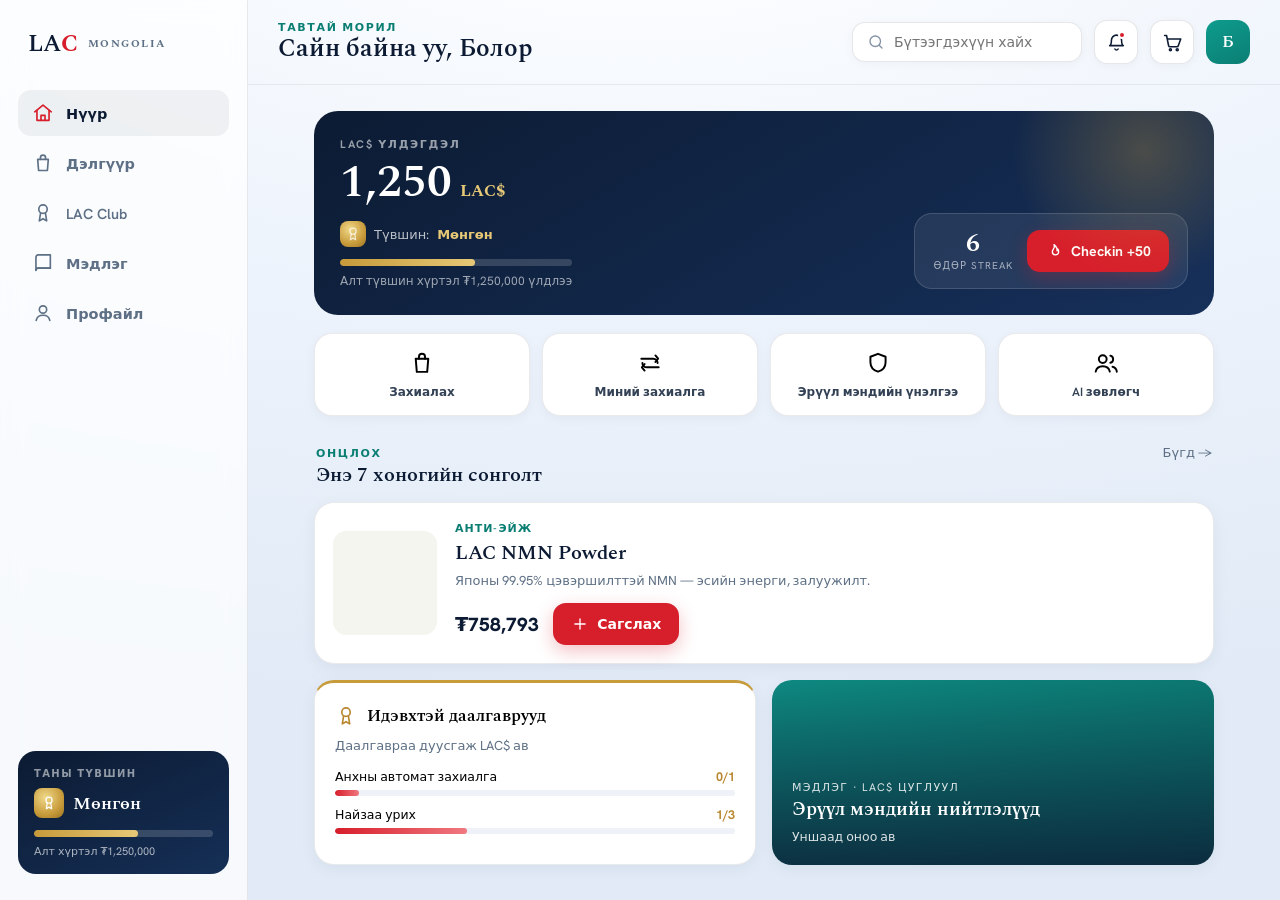
==== commit a8c20e3a: "Wire V3 portal to live ERPNext endpoints Replace all mock-only flows with the live API wiring used b" ====
--- a/portal-v3/lac-portal-v3.html
+++ b/portal-v3/lac-portal-v3.html
@@ -298,7 +298,10 @@
   cog:['M12 15.4a3.4 3.4 0 1 0 0-6.8 3.4 3.4 0 0 0 0 6.8z','M19.2 12a7.2 7.2 0 0 0-.14-1.5l1.7-1.3-1.8-3.1-2 .8a6.9 6.9 0 0 0-2.6-1.5l-.3-2.1h-3.6l-.3 2.1a6.9 6.9 0 0 0-2.6 1.5l-2-.8-1.8 3.1 1.7 1.3a7.2 7.2 0 0 0 0 3l-1.7 1.3 1.8 3.1 2-.8a6.9 6.9 0 0 0 2.6 1.5l.3 2.1h3.6l.3-2.1a6.9 6.9 0 0 0 2.6-1.5l2 .8 1.8-3.1-1.7-1.3c.09-.5.14-1 .14-1.5z'],
   heart:['M12 20.4C7 17 3.8 13.9 3.8 10.2A4 4 0 0 1 12 8a4 4 0 0 1 8.2 2.2c0 3.7-3.2 6.8-8.2 10.2z'],
   repeat:['M4 8h11a4 4 0 0 1 4 4','M17 5l2.5 3L17 11','M20 16H9a4 4 0 0 1-4-4','M7 19l-2.5-3L7 13'],
-  check:['M5 12.5 9.5 17 19 7']
+  check:['M5 12.5 9.5 17 19 7'],
+  camera:['M4 8.2h3l1.6-2.4h6.8L17 8.2h3V19H4z','M12 16.2a3.2 3.2 0 1 0 0-6.4 3.2 3.2 0 0 0 0 6.4z'],
+  wallet:['M4 7.5h14a2 2 0 0 1 2 2V18a2 2 0 0 1-2 2H6a2 2 0 0 1-2-2V6.2A2.2 2.2 0 0 1 6.2 4H17v3.5','M16 13.8h4'],
+  msg:['M4 5.5h16v11H9l-5 4z']
 };
 function icon(name, attr){
   var d=(IP[name]||[]).map(function(p){return '<path d="'+p+'"/>';}).join('');
@@ -311,6 +314,8 @@
 var fmt=function(n){return '₮'+Math.round(n||0).toLocaleString('en-US');};
 function imgFallback(im){im.onerror=null;im.src='data:image/svg+xml;utf8,'+encodeURIComponent('<svg xmlns="http://www.w3.org/2000/svg" width="120" height="120"><rect width="120" height="120" fill="#F4F5EF"/></svg>');}
 function toast(msg){var t=document.createElement('div');t.className='toast';t.textContent=msg;$('toast-root').appendChild(t);setTimeout(function(){t.remove();},2400);}
+function starRow(n){var s='';for(var i=1;i<=5;i++){s+=(i<=n?'★':'☆');}return s;}
+function loadingBlock(){return '<div style="text-align:center;padding:36px 0;color:var(--muted);font-size:13.5px;">Ачааллаж байна…</div>';}
 
 function apiGet(method, params){
   var qs=new URLSearchParams(params||{}).toString();
@@ -319,6 +324,16 @@
     headers:{'X-Frappe-CSRF-Token':(window.frappe&&frappe.csrf_token)||''}
   }).then(function(r){return r.json();});
 }
+function apiPost(method, params){
+  return fetch(API_BASE+'/api/method/'+method,{
+    method:'POST', credentials:'include',
+    headers:{'Content-Type':'application/x-www-form-urlencoded','X-Frappe-CSRF-Token':(window.frappe&&frappe.csrf_token)||''},
+    body:new URLSearchParams(params||{}).toString()
+  }).then(function(r){return r.json();}).then(function(res){return (res&&res.message)||{};});
+}
+function plog(ev,mo){ if(STANDALONE)return; try{apiPost('portal_log_analytics',{event:ev,meta:JSON.stringify(mo||{})}).catch(function(){});}catch(e){} }
+var _telN=0;
+window.addEventListener('error',function(e){ if(_telN<6){_telN++; plog('client_error',{msg:String((e&&e.message)||'error').slice(0,240),page:(location&&location.hash)||''});} });
 
 /* ---------------- state ---------------- */
 var TABS=['home','shop','club','knowledge','profile'];
@@ -328,9 +343,16 @@
   {key:'profile',icon:'user',label:'Профайл'}
 ];
 var EYEBROW={home:'Тавтай морил',shop:'Бүтээгдэхүүн',club:'Түвшин & урамшуулал',knowledge:'Уншаад оноо цуглуул',profile:'Таны бүртгэл'};
-var S={ tab:'home', route:null, sheet:null, loading:true, customer:null, products:[], categories:['Бүгд'],
+var S={ tab:'home', route:null, sheet:null, sheetData:null, loading:true, customer:null, products:[], categories:['Бүгд'],
   cat:'Бүгд', q:'', cart:[], club:null, articles:null, cartOpen:false, notifDot:true,
-  checkout:{method:'std'}, quizAns:[], quizStep:0, chat:[] };
+  checkout:{method:'standard',redeem:false,pay:null,done:null}, chat:[], chatLoading:false,
+  quiz:{step:0,answers:{},results:null,loading:false},
+  orders:undefined, subs:undefined, addresses:undefined, addressForm:null,
+  referral:null, tracking:null, trackingInv:'',
+  wishlist:undefined, wishlistCodes:{}, reviews:null, reviewItem:null, reviewDraft:{rating:5},
+  pDetail:{}, pQty:1, dt:null, rewards:null, rewardConfirm:null, article:null,
+  checkedInToday:false, phoneChange:null, missionsRaw:[], currentMission:null, missionProof:'',
+  payPollId:null, payTries:0 };
 
 /* ---------------- mock data (standalone preview) ---------------- */
 var IMG={
@@ -361,18 +383,20 @@
     badges:[{icon:'fire',name:'Streak',e:true},{icon:'gift',name:'Анхны захиалга',e:true},{icon:'book',name:'Уншигч',e:true},
       {icon:'shield',name:'Престиж',e:false},{icon:'users',name:'Инфлюэнсер',e:false},{icon:'star',name:'VIP',e:false}]
   },
-  articles:{featured:{title:'Нойрны чанарыг сайжруулах 7 арга',cat:'Нойр',mins:6,reward:30},
-    items:[{cat:'Нойр',title:'Мелатонин хэрхэн ажилладаг вэ',mins:4,reward:20},
-      {cat:'Анти-эйж',title:'NMN ба эсийн залуужилт',mins:5,reward:25},
-      {cat:'Гоо сайхан',title:'Коллаген: үнэн ба худал',mins:4,reward:20}]},
+  articles:{featured:{id:'',title:'Нойрны чанарыг сайжруулах 7 арга',cat:'Нойр',mins:6,reward:30},
+    items:[{id:'',cat:'Нойр',title:'Мелатонин хэрхэн ажилладаг вэ',mins:4,reward:20},
+      {id:'',cat:'Анти-эйж',title:'NMN ба эсийн залуужилт',mins:5,reward:25},
+      {id:'',cat:'Гоо сайхан',title:'Коллаген: үнэн ба худал',mins:4,reward:20}]},
   orders:[
-    {id:'LAC-24790',date:'2026-07-14',status:'Хүргэлтэд гарсан',statusKey:'shipping',total:876356,items:['LAC NMN Powder','LAC Melatonin 10mg']},
-    {id:'LAC-24651',date:'2026-06-28',status:'Хүргэгдсэн',statusKey:'done',total:289613,items:['LAC Taut Rejuvenate+']},
-    {id:'LAC-24502',date:'2026-06-10',status:'Хүргэгдсэн',statusKey:'done',total:427398,items:['LAC BrainSpeed PS',"LAC Men's Mega Multi"]}
+    {name:'LAC-24790',posting_date:'2026-07-14',status:'Unpaid',grand_total:876356,outstanding_amount:876356},
+    {name:'LAC-24651',posting_date:'2026-06-28',status:'Paid',grand_total:289613,outstanding_amount:0},
+    {name:'LAC-24502',posting_date:'2026-06-10',status:'Paid',grand_total:427398,outstanding_amount:0}
   ],
   subs:[
-    {id:'SUB-011',name:'LAC NMN Powder',cycle:'Сар бүр',next:'2026-08-01',price:758793},
-    {id:'SUB-014',name:'LAC Collagen Beauty',cycle:'2 сар тутам',next:'2026-09-05',price:168000}
+    {name:'SUB-011',status:'Active',activated:true,additional_discount_percentage:10,current_invoice_start:'2026-07-01',current_invoice_end:'2026-08-01',
+      plans:[{item_code:'nmn',item_name:'LAC NMN Powder',image:IMG.nmn,price:758793,qty:1}]},
+    {name:'SUB-014',status:'Active',activated:false,additional_discount_percentage:5,current_invoice_start:'2026-07-05',current_invoice_end:'2026-09-05',
+      plans:[{item_code:'collagen',item_name:'LAC Collagen Beauty',image:IMG.taut,price:168000,qty:1}]}
   ],
   referral:{code:'BOLOR2020',reward:300,friendReward:150,invited:1,target:3},
   notifs:[
@@ -380,17 +404,21 @@
     {icon:'repeat',title:'Захиалга #LAC-24790 замдаа',body:'Хүргэлтэд гарлаа — өнөөдөр хүрнэ',time:'5 цагийн өмнө',unread:true},
     {icon:'award',title:'Мөнгөн түвшинд хүрлээ',body:'Одоо 10% хямдрал, 1.5x LAC$ бонустай',time:'Өчигдөр',unread:false}
   ],
-  quiz:[
-    {q:'Таны эрүүл мэндийн гол зорилго юу вэ?',opts:['Эрч хүч','Гоо сайхан','Дархлаа','Нойр','Тархины эрүүл мэнд']},
-    {q:'Насны бүлэг?',opts:['18–29','30–44','45–59','60+']},
-    {q:'Хүйс?',opts:['Эмэгтэй','Эрэгтэй','Хамаагүй']}
-  ],
-  tracking:{id:'LAC-24790',steps:[{t:'Захиалга баталгаажсан',done:true,time:'07-14 10:22'},{t:'Бэлтгэгдэж байна',done:true,time:'07-14 14:05'},{t:'Хүргэлтэд гарсан',done:true,time:'07-15 09:30'},{t:'Хүргэгдсэн',done:false,time:''}]}
+  tracking:{invoice:'LAC-24790',eta:'24–48 цаг',stages:[{label:'Захиалга баталгаажсан',done:true,ts:'07-14 10:22'},{label:'Бэлтгэгдэж байна',done:true,ts:'07-14 14:05'},{label:'Хүргэлтэд гарсан',done:true,ts:'07-15 09:30'},{label:'Хүргэгдсэн',done:false,ts:''}]}
 };
 var TIER_MN={Member:'Гишүүн','Classic 1':'Гишүүн','Classic 2':'Гишүүн',Silver:'Мөнгөн',Gold:'Алт',Prestige:'Престиж'};
 var TIER_NEXT={'Гишүүн':'Мөнгөн','Мөнгөн':'Алт','Алт':'Престиж','Престиж':null};
+var STATUS_MN={'Paid':'Төлсөн','Unpaid':'Төлөгдөөгүй','Overdue':'Хугацаа хэтэрсэн','Return':'Буцаалт','Credit Note Issued':'Кредит','Partly Paid':'Хэсэгчлэн төлсөн'};
+var SUB_MN={'Active':'Идэвхтэй','Cancelled':'Цуцалсан','Completed':'Дууссан','Past Due Date':'Хугацаа хэтэрсэн','Unpaid':'Төлөгдөөгүй'};
+var QUIZ_STEPS=[
+  {key:'goal', q:'Таны эрүүл мэндийн гол зорилго?', opts:[['beauty','Гоо сайхан'],['energy','Эрч хүч'],['weight','Жин хянах'],['organs','Дотор эрхтэн']]},
+  {key:'concern', q:'Юуг илүү анхаарах вэ?', opts:[['sleep','Нойр'],['skin','Арьс, үс'],['digestion','Хоол боловсруулалт'],['stress','Стресс']]},
+  {key:'age_group', q:'Насны бүлэг?', opts:[['child','Хүүхэд'],['adult','Насанд хүрсэн'],['senior','Ахмад']]},
+  {key:'gender', q:'Хүйс?', opts:[['female','Эмэгтэй'],['male','Эрэгтэй'],['na','Хамаагүй']]}
+];
 
 /* ---------------- loaders (real endpoint -> mock fallback) ---------------- */
+function custName(){return (S.customer&&S.customer.name)||'';}
 function loadMe(){
   if(STANDALONE){S.customer=MOCK.customer;return Promise.resolve();}
   return apiGet('portal_get_my_customer').then(function(d){
@@ -410,30 +438,107 @@
   ]).then(function(r){
     var missions=(r[0]&&r[0].message&&r[0].message.missions)||[];
     var badges=(r[1]&&r[1].message&&r[1].message.badges)||[];
+    S.missionsRaw=missions;
     S.club={
       ladder:MOCK.club.ladder,
-      missions: missions.length?missions.map(function(m){var t=m.target||1,p=m.progress||0,done=!!m.completed;
-        return {icon:done?'check':'fire',title:m.label||m.title||'',done:done,reward:'+'+(m.reward||0)+' LAC$',
-          tag:done?'✓ Биелсэн':(p+'/'+t),pct:done?100:Math.min(100,Math.round(p/t*100))};}):MOCK.club.missions,
+      missions: missions.length?missions.map(function(m,i){var t=m.target||1,p=m.progress||0,done=(m.state==='done')||!!m.completed;var pending=(m.state==='pending');
+        return {idx:i,icon:done?'check':'fire',title:m.label||m.title||'',done:done,pending:pending,reward:'+'+(m.reward||0)+' LAC$',
+          tag:done?'✓ Биелсэн':(pending?'Хянагдаж байна':(p+'/'+t)),pct:done?100:Math.min(100,Math.round(p/t*100))};}):MOCK.club.missions,
       badges: badges.length?badges.map(function(b){return {icon:b.icon||'star',name:b.label||b.name||'',e:!!b.earned};}):MOCK.club.badges
     };
   });
 }
 function loadArticles(){
   if(STANDALONE){S.articles=MOCK.articles;return Promise.resolve();}
-  return apiGet('portal_get_articles').then(function(d){
-    var arr=(d&&d.message&&d.message.articles)||(d&&d.message&&d.message.items)||(Array.isArray(d&&d.message)?d.message:[]);
-    var items=arr.map(function(a){return {cat:a.category||a.topic||'Мэдлэг',title:a.title||a.article_title||'',mins:a.minutes||a.read_minutes||4,reward:a.reward_points||a.rewardPoints||20};});
-    S.articles=items.length?{featured:items[0],items:items.slice(1,8)}:MOCK.articles;
-  }).catch(function(){S.articles=MOCK.articles;});
-}
-function custName(){return (S.customer&&S.customer.name)||'';}
+  return apiGet('hi_published_articles').then(function(d){
+    var arr=(d&&d.message&&d.message.articles)||[];
+    if(!arr.length)throw new Error('empty');
+    var items=arr.map(function(a){return {id:a.name,cat:a.content_type||'Health Investor',title:a.title||'',
+      mins:Math.max(2,Math.round(String(a.blog_content||'').split(' ').length/200)),reward:20};});
+    S.articles={featured:items[0],items:items.slice(1,16)};
+  }).catch(function(){
+    return apiGet('portal_get_articles').then(function(d){
+      var arr=(d&&d.message&&d.message.articles)||(d&&d.message&&d.message.items)||(Array.isArray(d&&d.message)?d.message:[]);
+      var items=arr.map(function(a){return {id:a.name||'',cat:a.category||a.topic||'Мэдлэг',title:a.title||a.article_title||'',mins:a.minutes||a.read_minutes||4,reward:a.reward_points||a.rewardPoints||20};});
+      S.articles=items.length?{featured:items[0],items:items.slice(1,8)}:MOCK.articles;
+    }).catch(function(){S.articles=MOCK.articles;});
+  });
+}
+function loadOrders(){
+  S.orders=null;
+  if(STANDALONE){S.orders=MOCK.orders;return Promise.resolve();}
+  return apiGet('portal_get_my_orders').then(function(d){
+    var m=(d&&d.message)||{};S.orders=(m.status==='ok'&&m.orders)?m.orders:[];
+  }).catch(function(){S.orders=[];});
+}
+function loadSubs(){
+  S.subs=null;
+  if(STANDALONE){S.subs=MOCK.subs;return Promise.resolve();}
+  return apiGet('portal_get_subscriptions',{customer:custName()}).then(function(d){
+    var arr=(d&&d.message)||[];S.subs=Array.isArray(arr)?arr:[];
+  }).catch(function(){S.subs=[];});
+}
+function loadAddresses(){
+  S.addresses=null;
+  if(STANDALONE){S.addresses=[];return Promise.resolve();}
+  return apiGet('portal_get_addresses',{customer:custName()}).then(function(d){
+    var a=(d&&d.message)||[];S.addresses=Array.isArray(a)?a:[];
+  }).catch(function(){S.addresses=[];});
+}
+function loadReferral(){
+  if(STANDALONE){S.referral=MOCK.referral;return Promise.resolve();}
+  return apiGet('cp_referral',{customer:custName()}).then(function(d){
+    S.referral=(d&&d.message)||MOCK.referral; renderSheet();
+  }).catch(function(){S.referral=MOCK.referral;});
+}
+function loadTracking(inv){
+  S.tracking=null;
+  if(STANDALONE){S.tracking=MOCK.tracking;return Promise.resolve();}
+  return apiGet('portal_order_tracking',{invoice:inv}).then(function(d){
+    S.tracking=(d&&d.message)||{stages:[]}; renderSheet();
+  }).catch(function(){S.tracking={stages:[]};renderSheet();});
+}
+function loadWishlist(){
+  if(STANDALONE){S.wishlist=[];S.wishlistCodes={};return Promise.resolve();}
+  S.wishlist=null;
+  return apiGet('portal_get_wishlist',{customer:custName()}).then(function(d){
+    var arr=(d&&d.message)||[];if(!Array.isArray(arr))arr=[];
+    S.wishlist=arr;S.wishlistCodes={};arr.forEach(function(w){S.wishlistCodes[w.item_code]=true;});
+  }).catch(function(){S.wishlist=[];S.wishlistCodes={};});
+}
+function loadReviews(code){
+  S.reviews=null;
+  if(STANDALONE){S.reviews={reviews:[],total:0,average:0,distribution:{}};return Promise.resolve();}
+  return apiGet('portal_get_reviews',{item_code:code}).then(function(d){
+    S.reviews=(d&&d.message)||{reviews:[],total:0,average:0,distribution:{}}; renderSheet();
+  }).catch(function(){S.reviews={reviews:[],total:0,average:0,distribution:{}};renderSheet();});
+}
+function loadDailyTasks(){
+  if(STANDALONE){S.dt=null;return Promise.resolve();}
+  return apiGet('portal_get_daily_tasks',{customer:custName()}).then(function(d){
+    S.dt=(d&&d.message)||null;
+  }).catch(function(){S.dt=null;});
+}
+function loadRewards(){
+  if(STANDALONE){S.rewards=null;return Promise.resolve();}
+  return apiGet('portal_get_rewards',{customer:custName()}).then(function(d){
+    S.rewards=(d&&d.message)||null;
+  }).catch(function(){S.rewards=null;});
+}
+function loadProductDetail(id){
+  if(STANDALONE)return;
+  if(S.pDetail[id]!==undefined)return;
+  S.pDetail[id]=null;
+  apiPost('cp_product_detail',{item_code:id}).then(function(m){
+    S.pDetail[id]=m||{}; if(S.route&&S.route.name==='product')render();
+  }).catch(function(){S.pDetail[id]={};});
+}
 
 function boot(){
   S.loading=true; render();
-  // parallel first paint; club/articles lazy on first visit
   Promise.all([loadMe(),loadProducts()]).then(function(){S.loading=false;render();
     loadClub(); loadArticles();
+    if(!STANDALONE){ loadDailyTasks().then(render); loadRewards(); loadWishlist(); loadSubs(); }
   }).catch(function(){S.loading=false;render();});
 }
 
@@ -441,29 +546,48 @@
 function prod(id){for(var i=0;i<S.products.length;i++){if(S.products[i].id===id||S.products[i].item_code===id)return S.products[i];}return null;}
 function cartCount(){return S.cart.reduce(function(s,c){return s+c.qty;},0);}
 function cartSum(){return S.cart.reduce(function(s,c){var p=prod(c.id);return s+(p?p.price*c.qty:0);},0);}
-function addToCart(id){var f=false;S.cart.forEach(function(c){if(c.id===id){c.qty++;f=true;}});if(!f)S.cart.push({id:id,qty:1});toast('Сагсанд нэмэгдлээ');renderChrome();}
-function setQty(id,d){S.cart=S.cart.map(function(c){return c.id===id?{id:id,qty:c.qty+d}:c;}).filter(function(c){return c.qty>0;});renderCart();renderChrome();}
+function addToCart(id,qty){var f=false;S.cart.forEach(function(c){if(c.id===id){c.qty+=(qty||1);f=true;}});if(!f)S.cart.push({id:id,qty:qty||1});toast('Сагсанд нэмэгдлээ');plog('cart_add',{id:String(id||'')});render();}
+function setQty(id,d){S.cart=S.cart.map(function(c){return c.id===id?{id:id,qty:c.qty+d}:c;}).filter(function(c){return c.qty>0;});renderCart();render();}
+function cartMath(){
+  var gross=cartSum();
+  var delivery=(gross===0)?0:((S.checkout.method==='ubcab')?0:(gross>=170000?0:5000));
+  var bal=Number(S.customer&&S.customer.custom_loyalty_points)||0;
+  var redeemMax=Math.round(gross*0.3);
+  var redeemAmt=S.checkout.redeem?Math.min(bal,redeemMax):0;
+  return {gross:gross,delivery:delivery,redeemAmt:redeemAmt,total:Math.max(0,gross+delivery-redeemAmt)};
+}
 
 /* ---------------- routing (hash + Back-button aware) ---------------- */
 var FULLROUTES={product:1,checkout:1,assess:1,advisor:1,orders:1,subs:1};
-function go(tab){ if(S.cartOpen)closeCart(); if(S.sheet)closeSheet(); location.hash='#/'+tab; }
-function goRoute(name,param){ if(S.cartOpen)closeCart(); location.hash='#/'+name+(param?('/'+encodeURIComponent(param)):''); }
+function go(tab){ if(S.cartOpen)closeCart(true); if(S.sheet)closeSheet(true); location.hash='#/'+tab; }
+function goRoute(name,param){ if(S.cartOpen)closeCart(true); if(S.sheet)closeSheet(true); location.hash='#/'+name+(param?('/'+encodeURIComponent(param)):''); }
 function openCart(){ if(S.cartOpen)return; S.cartOpen=true; history.pushState({lacCart:1},''); renderCart(); }
 function closeCart(fromPop){ if(!S.cartOpen)return; S.cartOpen=false; renderCart(); if(!fromPop && history.state && history.state.lacCart) history.back(); }
-function openSheet(name){ if(S.sheet)return; S.sheet=name; if(name==='notif'){S.notifDot=false;render();} history.pushState({lacSheet:1},''); renderSheet(); }
-function closeSheet(fromPop){ if(!S.sheet)return; S.sheet=null; renderSheet(); if(!fromPop && history.state && history.state.lacSheet) history.back(); }
+function openSheet(name,data){ if(S.sheet)closeSheet(true); S.sheet=name; S.sheetData=(data===undefined?null:data); if(name==='notif'){S.notifDot=false;render();} history.pushState({lacSheet:1},''); renderSheet(); }
+function closeSheet(fromPop){ if(!S.sheet)return; S.sheet=null; S.sheetData=null; renderSheet(); if(!fromPop && history.state && history.state.lacSheet) history.back(); }
 window.addEventListener('popstate',function(){ if(S.cartOpen){closeCart(true);} else if(S.sheet){closeSheet(true);} });
 window.addEventListener('hashchange',syncHash);
 function syncHash(){
   var parts=(location.hash||'').replace(/^#\/?/,'').split('/');
   var name=parts[0]||'home';
+  var prevRoute=S.route&&S.route.name;
   if(TABS.indexOf(name)>=0){ S.tab=name; S.route=null; }
-  else if(FULLROUTES[name]){ S.route={name:name,param:decodeURIComponent(parts[1]||'')}; if(name==='checkout')S.checkout={method:'std'}; }
+  else if(FULLROUTES[name]){ S.route={name:name,param:decodeURIComponent(parts[1]||'')}; }
   else { location.hash='#/home'; return; }
+  if(prevRoute==='checkout'&&(!S.route||S.route.name!=='checkout')){ stopPayPoll(); S.checkout={method:'standard',redeem:false,pay:null,done:null}; }
   render();
   var sc=document.querySelector('.scroll'); if(sc)sc.scrollTop=0; window.scrollTo(0,0);
+  plog('screen_view',{page:name});
   if(S.tab==='club'&&!S.club)loadClub().then(render);
   if(S.tab==='knowledge'&&!S.articles)loadArticles().then(render);
+  if(S.route){
+    if(S.route.name==='orders'&&S.orders===undefined)loadOrders().then(render);
+    if(S.route.name==='subs'&&(S.subs===undefined||S.subs===null))loadSubs().then(render);
+    if(S.route.name==='checkout'){
+      if(!S.checkout.pay&&!S.checkout.done){ S.checkout={method:'standard',redeem:false,pay:null,done:null}; if(!STANDALONE){loadAddresses().then(function(){ if(S.addresses&&S.addresses.length&&!S.checkout.addr)S.checkout.addr=S.addresses[0].name; render(); });} plog('checkout_start',{}); }
+    }
+    if(S.route.name==='product'&&S.route.param)loadProductDetail(S.route.param);
+  }
 }
 
 /* ---------------- render: chrome ---------------- */
@@ -476,7 +600,7 @@
     '<div class="brand" style="padding:0 10px 6px;display:flex;align-items:center;gap:9px;"><span>LA<b>C</b></span>'+
       '<span style="font-size:10.5px;font-weight:700;letter-spacing:.14em;color:var(--muted);">MONGOLIA</span></div>'+
     '<div class="nav">'+NAV.map(function(n){
-      return '<button class="item '+(S.tab===n.key?'on':'')+'" onclick="LAC.go(\''+n.key+'\')">'+icon(n.icon)+'<span>'+esc(n.label)+'</span></button>';
+      return '<button class="item '+(S.tab===n.key&&!S.route?'on':'')+'" onclick="LAC.go(\''+n.key+'\')">'+icon(n.icon)+'<span>'+esc(n.label)+'</span></button>';
     }).join('')+'</div>'+
     tierMiniHTML()+'</aside>';
 }
@@ -509,7 +633,7 @@
   return {home:'Сайн байна уу'+(f?', '+f:''),shop:'Дэлгүүр',club:'LAC Club',knowledge:'Мэдлэг',profile:'Профайл'}[S.tab];}
 function tabbarHTML(){
   return '<nav class="tabbar">'+NAV.map(function(n){
-    return '<button class="tab '+(S.tab===n.key?'on':'')+'" onclick="LAC.go(\''+n.key+'\')">'+icon(n.icon)+'<span class="tl">'+esc(n.label)+'</span></button>';
+    return '<button class="tab '+(S.tab===n.key&&!S.route?'on':'')+'" onclick="LAC.go(\''+n.key+'\')">'+icon(n.icon)+'<span class="tl">'+esc(n.label)+'</span></button>';
   }).join('')+'</nav>';
 }
 
@@ -521,8 +645,37 @@
     '<div class="sk" style="height:86px;border-radius:18px;"></div></div>'+
     '<div class="sk" style="height:140px;border-radius:20px;margin-top:24px;"></div>';
 }
+
+/* --- daily tasks widget (portal_get_daily_tasks) --- */
+function trow(t,kind){
+  var done=!!t.done;var act='';
+  if(!done&&kind==='health'){act=' onclick="LAC.habit(\''+esc(t.id)+'\')"';}
+  else if(!done&&typeof t.nav==='number'){act=' onclick="LAC.go(\''+(TABS[t.nav]||'home')+'\')"';}
+  var right=done?'<span style="color:var(--teal);font-size:18px;">✓</span>':'<span style="color:var(--gold-d);font-size:12px;font-weight:800;white-space:nowrap;">+'+(t.reward||0)+'</span>';
+  return '<div'+act+' style="display:flex;align-items:center;gap:12px;padding:11px 14px;border-bottom:1px solid var(--line);'+((!done)?'cursor:pointer;':'opacity:.6;')+'">'+
+    '<div style="width:34px;height:34px;border-radius:11px;background:'+(done?'rgba(14,156,142,.12)':'#F1F5FA')+';display:flex;align-items:center;justify-content:center;font-size:17px;">'+(t.icon||'')+'</div>'+
+    '<div style="flex:1;min-width:0;font-size:13.5px;font-weight:600;'+(done?'text-decoration:line-through;color:var(--muted);':'')+'">'+esc(t.title)+'</div>'+right+'</div>';
+}
+function dtWidgetHTML(){
+  var d=S.dt; if(!d)return '';
+  var s='';
+  if(d.onboarding&&d.onboarding.length){s+='<div style="padding:8px 14px 2px;font-size:11px;letter-spacing:.14em;text-transform:uppercase;color:var(--crimson);font-weight:700;">Эхлэл</div>'+d.onboarding.map(function(t){return trow(t,'onboard');}).join('');}
+  s+='<div style="padding:10px 14px 2px;font-size:11px;letter-spacing:.14em;text-transform:uppercase;color:var(--teal-t);font-weight:700;">Өдөр бүр</div>'+(d.daily||[]).map(function(t){return trow(t,'daily');}).join('');
+  if(d.bonus){var bd=!!d.bonus_claimed;
+    s+='<div style="display:flex;align-items:center;gap:12px;padding:11px 14px;border-bottom:1px solid var(--line);background:rgba(199,154,58,.06);"><div style="width:34px;height:34px;border-radius:11px;background:rgba(199,154,58,.15);display:flex;align-items:center;justify-content:center;font-size:17px;">🎁</div><div style="flex:1;font-size:13.5px;font-weight:700;">Бүх өдрийн даалгавар</div>'+(bd?'<span style="color:var(--teal);font-size:18px;">✓</span>':'<span style="color:var(--gold-d);font-size:12px;font-weight:800;">+'+d.bonus+'</span>')+'</div>';}
+  if(d.health&&d.health.length){s+='<div style="padding:10px 14px 2px;font-size:11px;letter-spacing:.14em;text-transform:uppercase;color:var(--teal-t);font-weight:700;">Эрүүл зуршил</div>'+d.health.map(function(t){return trow(t,'health');}).join('');}
+  var prog='';var st=d.streak||0;var nx=d.next_milestone;
+  if(nx){var pct=Math.min(100,Math.round(st/nx*100));
+    prog='<div style="padding:12px 14px 6px;"><div style="display:flex;justify-content:space-between;font-size:12px;color:var(--muted);margin-bottom:6px;"><span>🔥 '+st+' өдрийн цуврал</span><span>'+nx+' хоног хүртэл</span></div><div style="height:7px;border-radius:20px;background:#EEF2F8;overflow:hidden;"><div style="height:100%;border-radius:20px;width:'+pct+'%;background:linear-gradient(90deg,#C79A3A,#e6c877);"></div></div></div>';}
+  var bal=(d.balance!=null?d.balance:0);
+  var head='<div style="display:flex;align-items:center;justify-content:space-between;padding:16px 16px 6px;"><div><div style="font-family:var(--serif);font-size:18px;font-weight:600;">Өдрийн даалгавар</div><div style="font-size:12.5px;color:var(--muted);margin-top:2px;">'+esc(d.message||'')+'</div></div>'+
+    '<div style="text-align:right;"><div style="font-family:var(--serif);font-size:22px;font-weight:600;color:var(--teal-t);">'+Number(bal).toLocaleString('en-US')+'</div><div style="font-size:10px;color:var(--muted);letter-spacing:.1em;">LAC$</div></div></div>';
+  return '<div class="card" style="margin:18px 0 0;overflow:hidden;">'+head+prog+s+'</div>';
+}
+
 function homeHTML(){
   var t=tierInfo();var p=S.products[0]||{};
+  var ck=S.checkedInToday;
   return '<section class="hero reveal"><div class="in">'+
       '<div style="min-width:220px;"><div class="lbl">LAC$ үлдэгдэл</div>'+
         '<div class="bal">'+t.bal.toLocaleString('en-US')+'<small>LAC$</small></div>'+
@@ -531,11 +684,12 @@
         '<div style="font-size:12px;color:rgba(255,255,255,.6);margin-top:7px;">'+(t.next?esc(t.next)+' түвшин хүртэл '+fmt(t.remain)+' үлдлээ':'Дээд түвшинд хүрсэн')+'</div></div>'+
       '<div class="checkin"><div style="text-align:center;"><div style="font-family:var(--serif);font-size:26px;font-weight:600;line-height:1;">'+t.streak+'</div>'+
         '<div style="font-size:10px;letter-spacing:.1em;text-transform:uppercase;color:rgba(255,255,255,.6);margin-top:3px;">өдөр streak</div></div>'+
-        '<button class="btn" onclick="LAC.checkin()">'+icon('fire','width="18" height="18" stroke="#fff"')+' Checkin +50</button></div>'+
+        '<button class="btn" id="checkin-btn" '+(ck?'disabled style="opacity:.6;"':'')+' onclick="LAC.checkin()">'+icon('fire','width="18" height="18" stroke="#fff"')+(ck?' Чекин хийсэн ✓':' Checkin +50')+'</button></div>'+
     '</div></section>'+
     '<div class="qa">'+
       qa('bag','Захиалах','shop')+qa('repeat','Миний захиалга','order')+qa('shield','Эрүүл мэндийн үнэлгээ','assess')+qa('users','AI зөвлөгч','advisor')+
     '</div>'+
+    dtWidgetHTML()+
     '<div class="sec-h"><div><div class="eyebrow">Онцлох</div><div class="t">Энэ 7 хоногийн сонголт</div></div><button class="lnk" onclick="LAC.go(\'shop\')">Бүгд →</button></div>'+
     '<div class="card featured"><img src="'+esc(p.img||'')+'" onerror="LAC.imgf(this)" alt="'+esc(p.name||'')+'">'+
       '<div style="flex:1;min-width:0;"><div class="pc" style="font-size:11px;letter-spacing:.09em;text-transform:uppercase;color:var(--teal-t);font-weight:600;">'+esc(p.cat||'')+'</div>'+
@@ -546,10 +700,16 @@
     '<div class="teasers"><button class="teaser club" onclick="LAC.go(\'club\')">'+
       '<div style="display:flex;align-items:center;gap:10px;"><span style="color:var(--gold-d);display:flex;">'+icon('award','width="22" height="22"')+'</span><div style="font-family:var(--serif);font-size:17px;font-weight:600;">Идэвхтэй даалгаврууд</div></div>'+
       '<div style="font-size:13px;color:var(--muted);margin:8px 0 14px;">Даалгавраа дуусгаж LAC$ ав</div>'+
-      miniMission('Найзаа урих','1/3',33)+miniMission('Анхны автомат захиалга','0/1',6)+'</button>'+
-      '<button class="teaser know" onclick="LAC.go(\'knowledge\')"><div style="font-size:11px;letter-spacing:.12em;text-transform:uppercase;opacity:.85;">Мэдлэг · +30 LAC$</div>'+
-      '<div style="font-family:var(--serif);font-size:19px;font-weight:600;margin-top:5px;line-height:1.2;">Нойрны чанарыг сайжруулах 7 арга</div>'+
-      '<div style="font-size:12.5px;opacity:.85;margin-top:6px;">6 мин унших · уншаад оноо ав</div></button></div>';
+      teaserMissions()+'</button>'+
+      '<button class="teaser know" onclick="LAC.go(\'knowledge\')"><div style="font-size:11px;letter-spacing:.12em;text-transform:uppercase;opacity:.85;">Мэдлэг · LAC$ цуглуул</div>'+
+      '<div style="font-family:var(--serif);font-size:19px;font-weight:600;margin-top:5px;line-height:1.2;">'+esc((S.articles&&S.articles.featured&&S.articles.featured.title)||'Эрүүл мэндийн нийтлэлүүд')+'</div>'+
+      '<div style="font-size:12.5px;opacity:.85;margin-top:6px;">Уншаад оноо ав</div></button></div>';
+}
+function teaserMissions(){
+  var ms=(S.club&&S.club.missions)||MOCK.club.missions;
+  var open=ms.filter(function(m){return !m.done;}).slice(0,2);
+  if(!open.length)open=ms.slice(0,2);
+  return open.map(function(m){return miniMission(m.title,m.tag,m.pct);}).join('');
 }
 function qa(ic,label,act){return '<button class="q" onclick="LAC.quick(\''+act+'\')">'+icon(ic)+'<span class="l">'+esc(label)+'</span></button>';}
 function miniMission(title,tag,pct){return '<div style="margin-bottom:10px;"><div style="display:flex;justify-content:space-between;font-size:12.5px;margin-bottom:5px;"><span>'+esc(title)+'</span><b style="color:var(--gold-d);">'+esc(tag)+'</b></div>'+
@@ -558,11 +718,26 @@
 function shopHTML(){
   var ql=S.q.trim().toLowerCase();
   var list=S.products.filter(function(p){return (S.cat==='Бүгд'||p.cat===S.cat)&&(!ql||(p.name||'').toLowerCase().indexOf(ql)>=0);});
-  h='<div class="searchbar mobile-search" style="margin-bottom:14px;">'+icon('search')+'<input placeholder="Бүтээгдэхүүн хайх" value="'+esc(S.q)+'" oninput="LAC.search(this.value)"></div>';
+  var h='<div class="searchbar mobile-search" style="margin-bottom:14px;">'+icon('search')+'<input placeholder="Бүтээгдэхүүн хайх" value="'+esc(S.q)+'" oninput="LAC.search(this.value)"></div>';
   h+='<div class="chips">'+S.categories.map(function(c){return '<button class="chip '+(S.cat===c?'on':'')+'" onclick="LAC.cat(\''+esc(c)+'\')">'+esc(c)+'</button>';}).join('')+'</div>';
   if(!list.length){return h+'<div class="empty"><div class="et">"'+esc(S.q)+'" олдсонгүй</div><div style="font-size:13px;margin-top:6px;">Өөр түлхүүр үг эсвэл ангилал сонгоно уу</div></div>';}
   h+='<div class="prods">'+list.map(prodCard).join('')+'</div>';
   return h;
+}
+function rewardsCardHTML(){
+  var R=S.rewards; if(!R||!R.rewards||!R.rewards.length)return '';
+  var bal=R.balance||0;
+  var rows=R.rewards.map(function(r){
+    var aff=bal>=r.cost;
+    var confirm=(S.rewardConfirm===r.id);
+    var btn=aff?(confirm?'<button class="chip on" onclick="LAC.redeem(\''+esc(r.id)+'\')">Батлах?</button>':'<button class="chip" onclick="LAC.redeemAsk(\''+esc(r.id)+'\')">'+r.cost+' LAC$</button>')
+      :'<span style="font-size:12px;color:var(--muted);font-weight:600;white-space:nowrap;">'+r.cost+' LAC$</span>';
+    return '<div style="display:flex;align-items:center;gap:12px;padding:11px 14px;border-bottom:1px solid var(--line);">'+
+      '<div style="width:34px;height:34px;border-radius:11px;background:#F1F5FA;display:flex;align-items:center;justify-content:center;font-size:17px;">'+(r.icon||'🎁')+'</div>'+
+      '<div style="flex:1;min-width:0;"><div style="font-size:13.5px;font-weight:600;">'+esc(r.name)+'</div><div style="font-size:11.5px;color:var(--muted);">'+esc(r.desc||'')+'</div></div>'+btn+'</div>';
+  }).join('');
+  return '<div class="sec-h"><div class="t">Шагналын сан</div></div>'+
+    '<div class="card" style="overflow:hidden;"><div style="padding:14px 16px 4px;font-size:12.5px;color:var(--muted);">LAC$-ээ шагнал болгон солиорой · Үлдэгдэл: <b style="color:var(--teal-t);">'+Number(bal).toLocaleString('en-US')+' LAC$</b></div>'+rows+'</div>';
 }
 function clubHTML(){
   if(!S.club)return skeletonHTML();var cl=S.club;var t=tierInfo();
@@ -572,34 +747,40 @@
     '<div class="ladder">'+cl.ladder.map(function(r){return '<div class="rung '+(r.on?'on':'')+'">'+icon(r.icon,'width="18" height="18"')+esc(r.name)+'</div>';}).join('')+'</div>'+
     '<div class="sec-h"><div class="t">Даалгаврууд</div></div>'+
     '<div class="card">'+cl.missions.map(function(m){var col=m.done?'var(--teal-t)':'var(--muted)';
-      return '<div class="mission"><span class="mi" style="background:'+(m.done?'rgba(14,156,142,.12)':'rgba(215,30,43,.1)')+';color:'+(m.done?'var(--teal-t)':'var(--accent)')+';">'+icon(m.icon,'width="20" height="20"')+'</span>'+
+      var click=(typeof m.idx==='number'&&!m.done&&!m.pending)?' onclick="LAC.mission('+m.idx+')" style="cursor:pointer;"':'';
+      return '<div class="mission"'+click+'><span class="mi" style="background:'+(m.done?'rgba(14,156,142,.12)':'rgba(215,30,43,.1)')+';color:'+(m.done?'var(--teal-t)':'var(--accent)')+';">'+icon(m.icon,'width="20" height="20"')+'</span>'+
         '<div class="mt"><div class="mtitle">'+esc(m.title)+'</div><div class="mtrack"><div class="mfill" style="width:'+m.pct+'%;background:'+(m.done?'linear-gradient(90deg,#0E9C8E,#3FD3C2)':'linear-gradient(90deg,#D71E2B,#F0787F)')+';"></div></div></div>'+
         '<div class="mtag"><div style="color:'+col+';">'+esc(m.tag)+'</div><div style="color:var(--gold-d);margin-top:2px;">'+esc(m.reward)+'</div></div></div>';}).join('')+'</div>'+
     '<div class="sec-h"><div class="t">Тэмдэгүүд</div></div>'+
-    '<div class="badges">'+cl.badges.map(function(b){return '<div class="badge" style="'+(b.e?'':'opacity:.55;')+'background:'+(b.e?'rgba(199,154,58,.06)':'#fff')+';">'+icon(b.icon,'width="26" height="26" stroke="'+(b.e?'#B8862F':'#C6D0DC')+'"')+'<div class="bn">'+esc(b.name)+'</div></div>';}).join('')+'</div>';
+    '<div class="badges">'+cl.badges.map(function(b){return '<div class="badge" style="'+(b.e?'':'opacity:.55;')+'background:'+(b.e?'rgba(199,154,58,.06)':'#fff')+';">'+icon(b.icon,'width="26" height="26" stroke="'+(b.e?'#B8862F':'#C6D0DC')+'"')+'<div class="bn">'+esc(b.name)+'</div></div>';}).join('')+'</div>'+
+    rewardsCardHTML()+
+    '<div class="card" style="margin-top:16px;padding:16px;"><div style="font-family:var(--serif);font-size:18px;font-weight:600;margin-bottom:4px;">LAC$ гэж юу вэ?</div>'+
+    '<div style="font-size:13px;color:var(--muted);line-height:1.6;">LAC$ бол таны цуглуулж, зарцуулдаг урамшууллын оноо. <b>1 LAC$ = ₮1</b>. Өдрийн чекин, даалгавар, нийтлэл унших, худалдан авалтаас цуглуулж — төлбөрөө хөнгөлөх эсвэл шагнал авахад ашиглана.</div></div>';
 }
 function knowledgeHTML(){
   if(!S.articles)return skeletonHTML();var a=S.articles;
-  return '<div class="art-hero" onclick="LAC.toast(\'Нийтлэл нээх\')"><div style="font-size:11px;letter-spacing:.13em;text-transform:uppercase;opacity:.85;">Онцлох · '+esc(a.featured.cat)+' · +'+a.featured.reward+' LAC$</div>'+
-    '<div style="font-family:var(--serif);font-size:24px;font-weight:600;margin-top:6px;line-height:1.2;">'+esc(a.featured.title)+'</div>'+
-    '<div style="font-size:13px;opacity:.85;margin-top:8px;">'+a.featured.mins+' мин унших · уншиж дуусаад оноогоо аваарай</div></div>'+
+  var f=a.featured||{};
+  return '<div class="art-hero" onclick="LAC.article(\''+esc(f.id||'')+'\')"><div style="font-size:11px;letter-spacing:.13em;text-transform:uppercase;opacity:.85;">Онцлох · '+esc(f.cat||'')+' · +'+(f.reward||20)+' LAC$</div>'+
+    '<div style="font-family:var(--serif);font-size:24px;font-weight:600;margin-top:6px;line-height:1.2;">'+esc(f.title||'')+'</div>'+
+    '<div style="font-size:13px;opacity:.85;margin-top:8px;">'+(f.mins||4)+' мин унших · уншиж дуусаад оноогоо аваарай</div></div>'+
     '<div class="sec-h"><div class="t">Бүх нийтлэл</div></div>'+
-    '<div class="card">'+a.items.map(function(it){return '<div class="art" onclick="LAC.toast(\'Нийтлэл нээх\')"><span class="ai">'+icon('book','width="20" height="20"')+'</span>'+
+    '<div class="card">'+(a.items||[]).map(function(it){return '<div class="art" onclick="LAC.article(\''+esc(it.id||'')+'\')"><span class="ai">'+icon('book','width="20" height="20"')+'</span>'+
       '<div style="flex:1;min-width:0;"><div class="pc" style="font-size:11px;letter-spacing:.07em;text-transform:uppercase;color:var(--teal-t);font-weight:600;">'+esc(it.cat)+'</div><div class="an">'+esc(it.title)+'</div></div>'+
       '<div style="text-align:right;flex-shrink:0;"><div style="font-size:12px;font-weight:700;color:var(--gold-d);">+'+it.reward+' LAC$</div><div style="font-size:11.5px;color:var(--muted2);">'+it.mins+' мин</div></div></div>';}).join('')+'</div>';
 }
 function profileHTML(){
   var c=S.customer||{};var t=tierInfo();
+  var nOrders=(Array.isArray(S.orders)?S.orders.length:null);
   var groups=[
     {title:'Захиалга & хүргэлт',items:[['repeat','Захиалгын түүх','orders'],['map','Миний хаяг','addr'],['repeat','Тогтмол захиалга','subs']]},
-    {title:'Loyalty',items:[['gift','Найз урих','referral'],['heart','Хадгалсан','saved'],['doc','Нэхэмжлэл (PDF)','pdf']]},
-    {title:'Бүртгэл',items:[['user','Хувийн мэдээлэл','info'],['cog','Тохиргоо','settings']]}
+    {title:'Loyalty',items:[['gift','Найз урих','referral'],['heart','Хадгалсан','saved'],['wallet','Wallet карт','wallet']]},
+    {title:'Бүртгэл',items:[['user','Хувийн мэдээлэл','info'],['cog','Тохиргоо','settings'],['msg','Асуудал мэдээлэх','report']]}
   ];
   return '<div class="card pcard"><div class="pavatar">'+esc(initial())+'</div>'+
     '<div style="min-width:0;"><div style="font-family:var(--serif);font-size:21px;font-weight:600;">'+esc(c.customer_name||'')+'</div>'+
-    '<div style="font-size:13px;color:var(--muted);">'+esc(c.mobile_no||'')+' · '+esc(c.custom_member_date||'')+' оноос гишүүн</div>'+
+    '<div style="font-size:13px;color:var(--muted);">'+esc(c.mobile_no||'')+(c.custom_member_date?' · '+esc(String(c.custom_member_date).slice(0,4))+' оноос гишүүн':'')+'</div>'+
     '<div style="display:inline-flex;align-items:center;gap:6px;margin-top:8px;font-size:12px;font-weight:700;color:var(--gold-d);background:rgba(199,154,58,.12);padding:5px 11px;border-radius:20px;">'+icon('award','width="16" height="16"')+' '+esc(t.tier)+' түвшин</div></div></div>'+
-    '<div class="pstats">'+pstat(t.bal.toLocaleString('en-US'),'LAC$')+pstat('14','Захиалга')+pstat(String(t.streak),'Өдөр streak')+'</div>'+
+    '<div class="pstats">'+pstat(t.bal.toLocaleString('en-US'),'LAC$')+pstat(nOrders===null?'—':String(nOrders),'Захиалга')+pstat(String(t.streak),'Өдөр streak')+'</div>'+
     groups.map(function(g){return '<div class="mgroup-h">'+esc(g.title)+'</div><div class="card" style="border-radius:18px;">'+
       g.items.map(function(it){return '<button class="mrow" onclick="LAC.menu(\''+it[2]+'\')">'+icon(it[0])+esc(it[1])+'<span class="chev" style="margin-left:auto;">'+icon('chev')+'</span></button>';}).join('')+'</div>';}).join('');
 }
@@ -608,111 +789,725 @@
 /* ---------------- full routes ---------------- */
 function backHeader(title){return '<div class="route-h"><button class="backbtn" aria-label="Буцах" onclick="history.back()">'+icon('chev')+'</button><div class="rt">'+esc(title)+'</div></div>';}
 function prodCard(p){var id=esc(p.id||p.item_code||'');
-  return '<div class="prod"><div class="ph" onclick="LAC.product(\''+id+'\')"><img src="'+esc(p.img||'')+'" onerror="LAC.imgf(this)" alt="'+esc(p.name||'')+'"></div>'+
+  return '<div class="prod"><div class="ph" onclick="LAC.product(\''+id+'\')"><img src="'+esc(p.img||p.image||'')+'" onerror="LAC.imgf(this)" alt="'+esc(p.name||'')+'"></div>'+
     '<div class="pb"><div class="pc">'+esc(p.cat||'')+'</div><div class="pn">'+esc(p.name||'')+'</div>'+
     (p.rating?'<div class="rate">'+icon('star','width="14" height="14"')+' '+esc(p.rating)+'</div>':'')+
     '<div class="pp"><div class="price">'+fmt(p.price)+'</div><button class="add" aria-label="Сагслах" onclick="LAC.add(\''+id+'\')">'+icon('plus','width="19" height="19"')+'</button></div></div></div>';}
 
+function productDetailBlock(p){
+  var id=p.id||p.item_code||'';
+  if(STANDALONE)return '';
+  var d=S.pDetail[id];
+  if(d===undefined||d===null)return '<div style="padding:14px 0;color:var(--muted);font-size:13px;">Дэлгэрэнгүй ачааллаж байна…</div>';
+  var out='';
+  var bens=(d.benefits||[]);
+  if(bens.length){out+='<div style="margin-top:14px;"><div style="font-weight:700;font-size:14px;margin-bottom:8px;">Ач холбогдол</div><ul style="list-style:none;padding:0;margin:0;">'+bens.map(function(b){return '<li style="display:flex;gap:8px;margin:7px 0;font-size:14px;line-height:1.4;"><span style="color:var(--teal-t);font-weight:800;">✓</span><span>'+esc(b)+'</span></li>';}).join('')+'</ul></div>';}
+  else if(d.descText){out+='<div style="margin-top:14px;font-size:14px;color:var(--muted);line-height:1.55;">'+esc(d.descText)+'</div>';}
+  if(d.usage){out+='<div style="margin-top:16px;"><div style="font-weight:700;font-size:14px;margin-bottom:6px;">Хэрэглэх заавар</div><div style="font-size:14px;color:var(--muted);line-height:1.55;">'+esc(d.usage)+'</div></div>';}
+  return out?'<div style="border-top:1px solid var(--line);margin-top:16px;padding-top:4px;">'+out+'</div>':'';
+}
+function subForItem(code){var subs=S.subs||[];if(!Array.isArray(subs))return null;for(var i=0;i<subs.length;i++){var s=subs[i];if(s.status==='Active'&&(s.plans||[]).some(function(p){return p.item_code===code;}))return s;}return null;}
+function subscribeBlockHTML(p){
+  var code=p.item_code||p.id;var s=subForItem(code);
+  if(s&&s.activated){return '<div style="margin-top:14px;padding:14px 16px;background:rgba(14,156,142,.08);border:1px solid rgba(14,156,142,.3);border-radius:16px;text-align:center;"><div style="font-weight:700;color:var(--teal-t);font-size:14px;">✓ Тогтмол захиалга идэвхтэй</div><div style="font-size:12px;color:var(--muted);margin-top:2px;">Профайл → Тогтмол захиалга хэсгээс удирдана</div></div>';}
+  if(s){return '<div style="margin-top:14px;padding:16px;background:#FFF7E8;border:1px solid var(--gold);border-radius:18px;"><div style="font-size:11px;letter-spacing:.14em;text-transform:uppercase;color:var(--gold-d);">⏳ Идэвхжүүлэлт хүлээгдэж буй</div><div style="font-family:var(--serif);font-size:16px;font-weight:600;margin:4px 0 2px;">Эхний захиалгаа хийж идэвхжүүлнэ үү</div><div style="font-size:12.5px;color:var(--muted);line-height:1.5;margin-bottom:12px;">Тогтмол захиалгад бүртгэгдсэн. Эхний захиалгаа хийснээр идэвхжиж, дараагийн захиалга бүрт автоматаар хямдарна.</div><button class="btn full" onclick="LAC.subscribe(\''+esc(code)+'\')">Эхний захиалга хийх (-5%)</button></div>';}
+  return '<div style="margin-top:14px;padding:16px;background:linear-gradient(155deg,#0C1B33,#132a4d);border-radius:18px;color:#fff;"><div style="font-size:11px;letter-spacing:.14em;text-transform:uppercase;color:var(--gold);">🔄 Тогтмол захиалга</div><div style="font-family:var(--serif);font-size:17px;font-weight:600;margin:4px 0 2px;">Автоматаар аваад хямдаруулаарай</div><div style="font-size:12.5px;color:rgba(255,255,255,.82);line-height:1.5;margin-bottom:12px;">Эхний захиалгаа хийж идэвхжүүлнэ. Тогтмол авсаар хөнгөлөлт өснө: -5% → -10% → -15% → -45%. Бүтээгдэхүүн дуусах үед автоматаар сануулна.</div><button class="btn full" style="background:var(--gold);color:#0C1B33;box-shadow:none;" onclick="LAC.subscribe(\''+esc(code)+'\')">Тогтмол захиалга эхлүүлэх</button></div>';
+}
 function productHTML(id){
   var p=prod(id)||S.products[0]||{};
+  var pid=p.id||p.item_code||'';
   var bullets=(p.desc&&p.desc.length?p.desc:[p.tagline||'']).filter(Boolean);
+  var saved=!!S.wishlistCodes[pid];
   return backHeader(p.name||'Бүтээгдэхүүн')+
-    '<div class="pd"><div class="pimg"><img src="'+esc(p.img||'')+'" onerror="LAC.imgf(this)" alt="'+esc(p.name||'')+'"></div>'+
+    '<div class="pd"><div class="pimg"><img src="'+esc(p.img||p.image||'')+'" onerror="LAC.imgf(this)" alt="'+esc(p.name||'')+'"></div>'+
     '<div><div class="pc" style="font-size:11px;letter-spacing:.09em;text-transform:uppercase;color:var(--teal-t);font-weight:600;">'+esc(p.cat||'')+'</div>'+
     '<div style="font-family:var(--serif);font-size:26px;font-weight:600;margin:4px 0 6px;">'+esc(p.name||'')+'</div>'+
+    '<div style="display:flex;align-items:center;gap:14px;flex-wrap:wrap;">'+
     (p.rating?'<div class="rate" style="color:var(--gold-d);font-weight:600;">'+icon('star','width="15" height="15" stroke="#B8862F"')+' '+esc(p.rating)+' үнэлгээ</div>':'')+
+    '<button class="chip" onclick="LAC.reviews(\''+esc(pid)+'\')">Сэтгэгдэл унших / бичих</button>'+
+    '<button class="chip'+(saved?' on':'')+'" aria-label="Хадгалах" onclick="LAC.wish(\''+esc(pid)+'\')">'+(saved?'❤ Хадгалсан':'♡ Хадгалах')+'</button></div>'+
     '<div style="font-weight:800;font-size:24px;margin:14px 0;">'+fmt(p.price)+'</div>'+
     '<ul>'+bullets.map(function(b){return '<li>'+esc(b)+'</li>';}).join('')+'</ul>'+
-    '<button class="btn full" style="margin-top:18px;" onclick="LAC.add(\''+esc(p.id||p.item_code||'')+'\')">'+icon('plus','width="18" height="18" stroke="#fff"')+' Сагслах</button>'+
+    productDetailBlock(p)+
+    '<button class="btn full" style="margin-top:18px;" onclick="LAC.add(\''+esc(pid)+'\')">'+icon('plus','width="18" height="18" stroke="#fff"')+' Сагслах</button>'+
+    subscribeBlockHTML(p)+
     '<div class="disclaimer">⚕ Хүнсний нэмэлт бүтээгдэхүүн. Эмчилгээний зорилгогүй. Хэрэглэхийн өмнө эмнэлгийн мэдэгдэлтэй танилцана уу.</div>'+
     '</div></div>';
 }
 
-function checkoutHTML(){
-  if(S.checkout.done)return successHTML();
-  var sum=cartSum(); var m=S.checkout.method||'std';
-  var delivery=(m==='ubcab')?0:(sum>=170000?0:5000); var total=sum+delivery;
-  return backHeader('Захиалга баталгаажуулах')+
-    '<div class="card" style="padding:18px;margin-bottom:16px;"><div style="font-size:11px;letter-spacing:.1em;text-transform:uppercase;color:var(--muted);font-weight:700;margin-bottom:10px;">Хүргэлтийн хаяг</div>'+
-      '<div style="font-weight:700;">Гэр · Хан-Уул, 15-р хороо</div><div style="font-size:13px;color:var(--muted);margin-top:2px;">4-р байр, 2 тоот · '+esc((S.customer&&S.customer.mobile_no)||'')+'</div></div>'+
-    '<div style="font-size:11px;letter-spacing:.1em;text-transform:uppercase;color:var(--muted);font-weight:700;margin:0 2px 10px;">Хүргэлтийн арга</div>'+
-    optCard('std','Энгийн хүргэлт','Улаанбаатар хотод 1–2 хоног · '+(sum>=170000?'Үнэгүй':'₮5,000'),m==='std')+
-    optCard('ubcab','UBCab хүргэлт','Хүлээн авагч төлнө',m==='ubcab')+
-    '<div class="card" style="padding:16px;margin-top:16px;">'+sumRow('Бараа',fmt(sum))+sumRow('Хүргэлт',delivery?fmt(delivery):'Үнэгүй')+
-      '<div style="display:flex;justify-content:space-between;font-family:var(--serif);font-size:18px;font-weight:700;border-top:1px solid var(--line);margin-top:8px;padding-top:12px;"><span>Нийт</span><span>'+fmt(total)+'</span></div></div>'+
-    '<button class="btn full" style="margin-top:18px;" onclick="LAC.confirmOrder()">Minu-р төлөх · '+fmt(total)+'</button>';
-}
-function optCard(k,t,s,on){return '<div class="optcard '+(on?'on':'')+'" onclick="LAC.method(\''+k+'\')"><div class="radio"></div><div style="flex:1;"><div style="font-weight:700;font-size:14px;">'+esc(t)+'</div><div style="font-size:12.5px;color:var(--muted);">'+esc(s)+'</div></div></div>';}
-function sumRow(l,v){return '<div style="display:flex;justify-content:space-between;padding:6px 0;font-size:14px;color:var(--muted);"><span>'+esc(l)+'</span><span style="color:var(--ink);font-weight:600;">'+esc(v)+'</span></div>';}
+/* ---- checkout (live Minu flow) ---- */
+function addrPickerHTML(){
+  var addrs=S.addresses||[];
+  if(S.addressForm){
+    var f=S.addressForm;
+    function inp(id,label,val,ph){return '<label style="font-size:12px;color:var(--muted);">'+label+'</label><input id="'+id+'" value="'+esc(val||'')+'" placeholder="'+esc(ph||'')+'" style="width:100%;box-sizing:border-box;border:1px solid var(--line);border-radius:12px;padding:12px 14px;margin:6px 0 12px;font-family:var(--sans);font-size:15px;outline:none;">';}
+    return '<div class="card" style="padding:18px;margin-bottom:16px;"><div style="font-size:11px;letter-spacing:.1em;text-transform:uppercase;color:var(--muted);font-weight:700;margin-bottom:10px;">Шинэ хаяг</div>'+
+      inp('ad-title','Хаягийн нэр',f.address_title,'Гэр, Ажил')+
+      inp('ad-city','Дүүрэг / Хот',f.city,'Хан-Уул')+
+      inp('ad-line1','Гудамж / байршил',f.address_line1,'15-р хороо')+
+      inp('ad-line2','Байр / тоот',f.address_line2,'4-р байр, 2 тоот')+
+      '<button class="btn full" onclick="LAC.saveAddr()">Хадгалах</button>'+
+      '<button class="btn full" style="margin-top:8px;background:var(--cream);color:var(--ink);box-shadow:none;" onclick="LAC.addrForm(false)">Болих</button></div>';
+  }
+  if(!addrs.length){
+    return '<div class="card" style="padding:18px;margin-bottom:16px;"><div style="font-size:11px;letter-spacing:.1em;text-transform:uppercase;color:var(--muted);font-weight:700;margin-bottom:10px;">Хүргэлтийн хаяг</div>'+
+      '<div style="font-size:13px;color:var(--muted);margin-bottom:12px;">Хаяг хадгалагдаагүй байна</div>'+
+      '<button class="btn full" onclick="LAC.addrForm(true)">＋ Хаяг нэмэх</button></div>';
+  }
+  return '<div class="card" style="padding:18px;margin-bottom:16px;"><div style="font-size:11px;letter-spacing:.1em;text-transform:uppercase;color:var(--muted);font-weight:700;margin-bottom:10px;">Хүргэлтийн хаяг</div>'+
+    addrs.map(function(x){
+      var on=(S.checkout.addr===x.name);
+      var line=[x.address_line1,x.address_line2,x.city].filter(Boolean).join(', ');
+      return '<div class="optcard '+(on?'on':'')+'" style="margin-bottom:8px;" onclick="LAC.pickAddr(\''+esc(x.name)+'\')"><div class="radio"></div><div style="flex:1;"><div style="font-weight:700;font-size:14px;">'+esc(x.address_title||'Хаяг')+'</div><div style="font-size:12.5px;color:var(--muted);">'+esc(line)+'</div></div></div>';
+    }).join('')+
+    '<button class="lnk" onclick="LAC.addrForm(true)">＋ Шинэ хаяг нэмэх</button></div>';
+}
+function paymentHTML(){
+  var m=S.checkout.pay||{};
+  var qr=m.qr_image?'<img src="'+esc(m.qr_image)+'" style="width:220px;height:220px;margin:14px auto;display:block;border-radius:16px;" alt="QR">':'';
+  return backHeader('Төлбөр төлөх')+
+    '<div class="card" style="padding:24px;text-align:center;">'+
+    '<div style="font-family:var(--serif);font-size:22px;font-weight:600;">Minu-р төлөх</div>'+
+    '<div style="color:var(--muted);font-size:13px;margin-top:4px;">Захиалга: '+esc(m.invoice||'')+'</div>'+qr+
+    '<a class="btn full" style="text-decoration:none;margin-top:8px;display:flex;" href="'+esc(m.payment_url||'#')+'" target="_blank" rel="noopener">Minu апп нээх</a>'+
+    '<button class="btn full" style="margin-top:10px;background:var(--cream);color:var(--ink);box-shadow:none;" onclick="LAC.checkPay()">Төлбөр шалгах</button>'+
+    '<div style="font-size:12px;color:var(--muted);margin-top:14px;line-height:1.5;">Төлбөр төлөгдсөний дараа захиалга автоматаар баталгаажиж, хүргэлт эхэлнэ.</div></div>';
+}
 function successHTML(){
+  var d=S.checkout.done||{};
+  var earned=Math.floor((Number(d.grand_total)||0)/1000);
   return '<div style="text-align:center;padding:50px 20px;">'+
     '<div style="width:84px;height:84px;border-radius:50%;background:rgba(14,156,142,.12);color:var(--teal-t);display:flex;align-items:center;justify-content:center;margin:0 auto 18px;">'+icon('check','width="42" height="42" stroke-width="2.2"')+'</div>'+
     '<div style="font-family:var(--serif);font-size:24px;font-weight:600;">Захиалга амжилттай!</div>'+
-    '<div style="font-size:14px;color:var(--muted);margin-top:6px;">Захиалгын дугаар #LAC-24791 · +25 LAC$ цуглууллаа</div>'+
-    '<div style="display:flex;gap:10px;justify-content:center;margin-top:22px;flex-wrap:wrap;"><button class="btn" onclick="LAC.track(\'LAC-24791\')">Захиалга хянах</button>'+
+    '<div style="font-size:14px;color:var(--muted);margin-top:6px;">Захиалгын дугаар '+esc(d.invoice||'')+(earned>0?' · ≈ +'+earned.toLocaleString('en-US')+' LAC$':'')+'</div>'+
+    '<div style="font-size:13px;color:var(--muted);margin-top:6px;">Захиалга баталгаажиж, 24–48 цагийн дотор хүргэгдэнэ.</div>'+
+    '<div style="display:flex;gap:10px;justify-content:center;margin-top:22px;flex-wrap:wrap;"><button class="btn" onclick="LAC.track(\''+esc(d.invoice||'')+'\')">Захиалга хянах</button>'+
     '<button class="btn" style="background:var(--cream);color:var(--ink);box-shadow:none;" onclick="LAC.go(\'home\')">Нүүр рүү</button></div></div>';
 }
-
+function checkoutHTML(){
+  if(S.checkout.done)return successHTML();
+  if(S.checkout.pay)return paymentHTML();
+  var m=cartMath();
+  if(!S.cart.length)return backHeader('Захиалга')+'<div class="empty">'+icon('cart','width="52" height="52"')+'<div class="et">Сагс хоосон байна</div></div>';
+  var addrBlock;
+  if(STANDALONE){addrBlock='<div class="card" style="padding:18px;margin-bottom:16px;"><div style="font-size:11px;letter-spacing:.1em;text-transform:uppercase;color:var(--muted);font-weight:700;margin-bottom:10px;">Хүргэлтийн хаяг</div>'+
+    '<div style="font-weight:700;">Гэр · Хан-Уул, 15-р хороо</div><div style="font-size:13px;color:var(--muted);margin-top:2px;">4-р байр, 2 тоот · '+esc((S.customer&&S.customer.mobile_no)||'')+'</div></div>';}
+  else if(S.addresses===null||S.addresses===undefined){return backHeader('Захиалга баталгаажуулах')+loadingBlock();}
+  else addrBlock=addrPickerHTML();
+  var isU=(S.checkout.method==='ubcab');
+  var bal=Number(S.customer&&S.customer.custom_loyalty_points)||0;
+  var redeemRow=bal>0?'<div class="optcard '+(S.checkout.redeem?'on':'')+'" style="margin-top:16px;" onclick="LAC.toggleRedeem()"><div class="radio"></div><div style="flex:1;"><div style="font-weight:700;font-size:14px;">LAC$ ашиглах</div><div style="font-size:12.5px;color:var(--muted);">Үлдэгдэл '+bal.toLocaleString('en-US')+' LAC$ · дүнгийн 30% хүртэл</div></div>'+(S.checkout.redeem?'<b style="color:var(--teal-t);">−'+fmt(m.redeemAmt)+'</b>':'')+'</div>':'';
+  return backHeader('Захиалга баталгаажуулах')+
+    addrBlock+
+    '<div style="font-size:11px;letter-spacing:.1em;text-transform:uppercase;color:var(--muted);font-weight:700;margin:0 2px 10px;">Хүргэлтийн арга</div>'+
+    optCard('standard','Энгийн хүргэлт','Улаанбаатар хотод 1–2 хоног · '+(m.gross>=170000?'Үнэгүй':'₮5,000'),S.checkout.method==='standard')+
+    optCard('ubcab','UBCab хүргэлт','Хүлээн авагч хүргэлтийн төлбөрөө UBCab-д төлнө',isU)+
+    redeemRow+
+    '<div class="card" style="padding:16px;margin-top:16px;">'+sumRow('Бараа',fmt(m.gross))+sumRow('Хүргэлт',isU?'Хүлээн авагч төлнө':(m.delivery?fmt(m.delivery):'Үнэгүй'))+
+      (m.redeemAmt>0?sumRow('LAC$ хөнгөлөлт','−'+fmt(m.redeemAmt)):'')+
+      '<div style="display:flex;justify-content:space-between;font-family:var(--serif);font-size:18px;font-weight:700;border-top:1px solid var(--line);margin-top:8px;padding-top:12px;"><span>Нийт</span><span>'+fmt(m.total)+'</span></div></div>'+
+    '<button class="btn full" style="margin-top:18px;"'+(!STANDALONE&&!S.checkout.addr?' disabled style="opacity:.5;"':'')+' onclick="LAC.confirmOrder()">'+(isU?'Захиалах (UBCab)':'Minu-р төлөх · '+fmt(m.total))+'</button>';
+}
+function optCard(k,t,s,on){return '<div class="optcard '+(on?'on':'')+'" onclick="LAC.method(\''+k+'\')"><div class="radio"></div><div style="flex:1;"><div style="font-weight:700;font-size:14px;">'+esc(t)+'</div><div style="font-size:12.5px;color:var(--muted);">'+esc(s)+'</div></div></div>';}
+function sumRow(l,v){return '<div style="display:flex;justify-content:space-between;padding:6px 0;font-size:14px;color:var(--muted);"><span>'+esc(l)+'</span><span style="color:var(--ink);font-weight:600;">'+esc(v)+'</span></div>';}
+
+function confirmCheckout(){
+  if(STANDALONE){ S.cart=[]; S.checkout.done={invoice:'LAC-DEMO',grand_total:cartMath().total}; render(); return; }
+  if(!S.checkout.addr){ toast('Хүргэлтийн хаягаа сонгоно уу'); return; }
+  var m=cartMath();
+  var items=S.cart.map(function(c){return {item_code:c.id,qty:c.qty,rate:0};});
+  var loy=(S.checkout.redeem&&m.redeemAmt>0)?String(Math.round(m.redeemAmt)):'0';
+  toast('Захиалга үүсгэж байна…');
+  apiPost('portal_customer_checkout',{
+    customer:custName(), warehouse:'Ikh Mongol - L', delivery_address:S.checkout.addr,
+    items:JSON.stringify(items), coupon_code:'', loyalty_points:loy, delivery_method:(S.checkout.method||'standard')
+  }).then(function(d){
+    if(d.payment_url){
+      S.cart=[]; S.checkout.pay=d; render(); startPayPoll(d.invoice);
+    } else { toast(d.error||'Төлбөр үүсгэхэд алдаа гарлаа'); }
+  }).catch(function(){ toast('Сүлжээний алдаа'); });
+}
+function startPayPoll(inv){
+  stopPayPoll(); S.payTries=0;
+  S.payPollId=setInterval(function(){
+    S.payTries++;
+    if(!S.checkout.pay||S.payTries>45){ stopPayPoll(); return; }
+    apiGet('portal_check_payment',{invoice:inv}).then(function(d){
+      var m=(d&&d.message)||{};
+      if(m.ok&&m.paid){ stopPayPoll(); S.checkout.pay=null; S.checkout.done={invoice:inv,grand_total:m.grand_total}; render(); loadMe().then(render); }
+    }).catch(function(){});
+  },4000);
+}
+function stopPayPoll(){ if(S.payPollId){clearInterval(S.payPollId);S.payPollId=null;} }
+function checkPayNow(){
+  var m=S.checkout.pay||{}; var inv=m.invoice; if(!inv)return;
+  toast('Төлбөр шалгаж байна…');
+  apiGet('portal_check_payment',{invoice:inv}).then(function(d){
+    var r=(d&&d.message)||{};
+    if(r.ok&&r.paid){ stopPayPoll(); S.checkout.pay=null; S.checkout.done={invoice:inv,grand_total:r.grand_total}; render(); loadMe().then(render); }
+    else{ toast('Төлбөр хараахан баталгаажаагүй байна'); }
+  }).catch(function(){toast('Сүлжээний алдаа');});
+}
+
+/* ---- assessment quiz (portal_quiz_recommend) ---- */
 function assessHTML(){
-  var qz=MOCK.quiz, i=S.quizStep||0;
-  if(i>=qz.length){
+  var Q=S.quiz;
+  if(Q.loading)return backHeader('Эрүүл мэндийн үнэлгээ')+loadingBlock();
+  if(Q.results){
+    var recs=Q.results||[];
+    var cards=recs.length?recs.map(function(r){
+      return prodCard({id:r.item_code,name:r.item_name,img:r.image,price:r.price,cat:'Санал болгож буй',tagline:r.usage||''});
+    }).join(''):'';
     return backHeader('Үр дүн')+'<div style="text-align:center;padding:20px 10px 6px;">'+
       '<div style="width:80px;height:80px;border-radius:50%;background:rgba(199,154,58,.14);color:var(--gold-d);display:flex;align-items:center;justify-content:center;margin:0 auto 16px;">'+icon('shield','width="40" height="40"')+'</div>'+
       '<div style="font-family:var(--serif);font-size:22px;font-weight:600;">Танд тохирох цогц</div>'+
       '<div style="font-size:14px;color:var(--muted);margin:6px 0 18px;">Хариултууд дээр үндэслэн санал болгож байна</div></div>'+
-      '<div class="prods" style="grid-template-columns:repeat(2,1fr);">'+S.products.slice(0,2).map(prodCard).join('')+'</div>'+
+      (cards?'<div class="prods" style="grid-template-columns:repeat(2,1fr);">'+cards+'</div>':'<div class="empty"><div class="et">Тохирох санал олдсонгүй</div></div>')+
       '<button class="btn full" style="margin-top:18px;background:var(--cream);color:var(--ink);box-shadow:none;" onclick="LAC.quizReset()">Дахин бөглөх</button>';
   }
-  var qd=qz[i];
-  return backHeader('Эрүүл мэндийн үнэлгээ ('+(i+1)+'/'+qz.length+')')+
-    '<div class="track" style="max-width:none;background:#EEF2F8;margin-bottom:22px;"><div class="fill" style="width:'+Math.round(i/qz.length*100)+'%;background:var(--teal);"></div></div>'+
+  var i=Q.step||0; var qd=QUIZ_STEPS[i];
+  return backHeader('Эрүүл мэндийн үнэлгээ ('+(i+1)+'/'+QUIZ_STEPS.length+')')+
+    '<div class="track" style="max-width:none;background:#EEF2F8;margin-bottom:22px;"><div class="fill" style="width:'+Math.round(i/QUIZ_STEPS.length*100)+'%;background:var(--teal);"></div></div>'+
     '<div style="font-family:var(--serif);font-size:22px;font-weight:600;margin-bottom:18px;">'+esc(qd.q)+'</div>'+
-    qd.opts.map(function(o){return '<div class="optcard" onclick="LAC.quizAnswer(\''+esc(o).replace(/'/g,"\\'")+'\')"><div class="radio"></div><div style="font-weight:600;font-size:14.5px;">'+esc(o)+'</div></div>';}).join('');
-}
-
+    qd.opts.map(function(o){return '<div class="optcard" onclick="LAC.quizAnswer(\''+esc(qd.key)+'\',\''+esc(o[0])+'\')"><div class="radio"></div><div style="font-weight:600;font-size:14.5px;">'+esc(o[1])+'</div></div>';}).join('')+
+    (i>0?'<button class="lnk" style="margin-top:12px;" onclick="LAC.quizBack()">← Өмнөх асуулт</button>':'');
+}
+function quizSubmit(){
+  var a=S.quiz.answers;
+  if(STANDALONE){ S.quiz.results=MOCK.products.slice(0,2).map(function(p){return {item_code:p.id,item_name:p.name,image:p.img,price:p.price,usage:p.tagline};}); render(); return; }
+  S.quiz.loading=true; render();
+  apiGet('portal_quiz_recommend',{goal:a.goal||'',concern:a.concern||'',age_group:a.age_group||'',gender:(a.gender==='na'?'':(a.gender||''))}).then(function(d){
+    var m=(d&&d.message)||{}; S.quiz.loading=false; S.quiz.results=(m.recommendations||[]); render();
+  }).catch(function(){ S.quiz.loading=false; S.quiz.results=[]; render(); });
+}
+
+/* ---- AI advisor (portal_ai_health_chat) ---- */
 function advisorHTML(){
   var msgs=S.chat.length?S.chat:[{role:'ai',text:'Сайн байна уу! Би LAC-ийн эрүүл мэндийн зөвлөгч. Танд юугаар туслах вэ?'}];
+  var bubbles=msgs.map(function(m){
+    var cards=(m.cards&&m.cards.length)?'<div style="display:flex;flex-direction:column;gap:8px;margin-top:8px;">'+m.cards.map(function(c){
+      return '<button class="chip" style="justify-content:flex-start;" onclick="LAC.product(\''+esc(c.item_code||'')+'\')">'+esc(c.item_name||c.item_code||'')+(c.price?' · '+fmt(c.price):'')+'</button>';
+    }).join('')+'</div>':'';
+    return '<div class="bub '+(m.role==='me'?'me':'ai')+'">'+esc(m.text)+cards+'</div>';
+  }).join('');
+  if(S.chatLoading)bubbles+='<div class="bub ai" style="color:var(--muted);">Бичиж байна…</div>';
   return backHeader('AI зөвлөгч')+
-    '<div class="chat">'+msgs.map(function(m){return '<div class="bub '+(m.role==='me'?'me':'ai')+'">'+esc(m.text)+'</div>';}).join('')+'</div>'+
+    '<div class="chat">'+bubbles+'</div>'+
     '<div class="chatbar"><input id="chatIn" placeholder="Асуултаа бичнэ үү" onkeydown="if(event.key===\'Enter\')LAC.send(this.value)"><button class="btn" onclick="LAC.send(document.getElementById(\'chatIn\').value)">Илгээх</button></div>';
 }
-
+function advisorSend(v){
+  v=(v||'').trim(); if(!v||S.chatLoading)return;
+  if(!S.chat.length)S.chat.push({role:'ai',text:'Сайн байна уу! Би LAC-ийн эрүүл мэндийн зөвлөгч. Танд юугаар туслах вэ?'});
+  S.chat.push({role:'me',text:v});
+  if(STANDALONE){ S.chat.push({role:'ai',text:'Таны асуултад тохирсон бүтээгдэхүүн, зөвлөмжийг бэлдэж байна. (Жишээ хариу — жинхэнэ AI холболт ERPNext дээр.)'}); render(); advisorScroll(); return; }
+  S.chatLoading=true; render(); advisorScroll();
+  var hist=S.chat.slice(-7).map(function(m){return {role:(m.role==='me'?'user':'assistant'),content:m.text};});
+  apiPost('portal_ai_health_chat',{customer:custName(),message:v,history:JSON.stringify(hist)}).then(function(m){
+    S.chatLoading=false;
+    S.chat.push({role:'ai',text:m.reply||'…',cards:m.cards||[]});
+    render(); advisorScroll();
+  }).catch(function(){ S.chatLoading=false; S.chat.push({role:'ai',text:'Сүлжээний алдаа гарлаа. Дахин оролдоно уу.'}); render(); advisorScroll(); });
+}
+function advisorScroll(){var sc=document.querySelector('.scroll');if(sc)sc.scrollTop=sc.scrollHeight;}
+
+/* ---- orders (portal_get_my_orders) ---- */
 function ordersHTML(){
-  return backHeader('Захиалгын түүх')+'<div class="card">'+MOCK.orders.map(function(o){
-    var col=o.statusKey==='done'?'background:rgba(14,156,142,.12);color:var(--teal-t);':'background:rgba(199,154,58,.14);color:var(--gold-d);';
-    return '<div class="orow"><div style="display:flex;justify-content:space-between;align-items:center;gap:10px;"><div style="font-family:var(--serif);font-weight:600;">#'+esc(o.id)+'</div>'+
-      '<span class="ostatus" style="'+col+'">'+esc(o.status)+'</span></div>'+
-      '<div style="font-size:13px;color:var(--muted);margin:6px 0;">'+esc(o.date)+' · '+esc(o.items.join(', '))+'</div>'+
-      '<div style="display:flex;justify-content:space-between;align-items:center;gap:10px;"><div style="font-weight:800;">'+fmt(o.total)+'</div>'+
-      '<div style="display:flex;gap:8px;"><button class="chip" onclick="LAC.reorder(\''+esc(o.id)+'\')">Дахин захиалах</button>'+
-      (o.statusKey==='shipping'?'<button class="chip on" onclick="LAC.track(\''+esc(o.id)+'\')">Хянах</button>':'')+'</div></div></div>';
+  if(S.orders===undefined||S.orders===null)return backHeader('Захиалгын түүх')+loadingBlock();
+  var os=S.orders||[];
+  if(!os.length)return backHeader('Захиалгын түүх')+'<div class="empty">'+icon('doc','width="52" height="52"')+'<div class="et">Захиалгын түүх алга</div>'+
+    '<button class="btn" style="margin-top:16px;" onclick="LAC.go(\'shop\')">Дэлгүүр рүү</button></div>';
+  return backHeader('Захиалгын түүх')+'<div class="card">'+os.map(function(o){
+    var st=STATUS_MN[o.status]||o.status||'';
+    var col=(o.status==='Paid')?'background:rgba(14,156,142,.12);color:var(--teal-t);':(o.status==='Unpaid'||o.status==='Overdue')?'background:rgba(215,30,43,.1);color:var(--crimson);':'background:rgba(199,154,58,.14);color:var(--gold-d);';
+    return '<div class="orow"><div style="display:flex;justify-content:space-between;align-items:center;gap:10px;"><div style="font-family:var(--serif);font-weight:600;">'+esc(o.name)+'</div>'+
+      '<span class="ostatus" style="'+col+'">'+esc(st)+'</span></div>'+
+      '<div style="font-size:13px;color:var(--muted);margin:6px 0;">'+esc(String(o.posting_date||''))+'</div>'+
+      (Number(o.outstanding_amount)>0?'<div style="font-size:12px;color:var(--crimson);margin-bottom:6px;">Үлдэгдэл төлбөр: '+fmt(o.outstanding_amount)+'</div>':'')+
+      '<div style="display:flex;justify-content:space-between;align-items:center;gap:10px;flex-wrap:wrap;"><div style="font-weight:800;">'+fmt(o.grand_total)+'</div>'+
+      '<div style="display:flex;gap:8px;flex-wrap:wrap;"><button class="chip" onclick="LAC.reorder(\''+esc(o.name)+'\')">Дахин захиалах</button>'+
+      '<button class="chip" onclick="LAC.pdf(\''+esc(o.name)+'\')">PDF</button>'+
+      '<button class="chip on" onclick="LAC.track(\''+esc(o.name)+'\')">Хянах</button></div></div></div>';
   }).join('')+'</div>';
 }
+function doReorder(inv){
+  if(STANDALONE){toast('Preview горим');return;}
+  toast('Сагсанд нэмж байна…');
+  apiPost('portal_reorder',{customer:custName(),source_type:'Sales Invoice',source_name:inv}).then(function(m){
+    if(m.ok&&m.cart){
+      m.cart.forEach(function(ci){
+        var found=false;
+        S.cart.forEach(function(c){if(c.id===ci.item_code){c.qty=ci.qty;found=true;}});
+        if(!found)S.cart.push({id:ci.item_code,qty:ci.qty});
+      });
+      render(); openCart();
+    } else { toast(m.error||'Дахин захиалах боломжгүй'); }
+  }).catch(function(){toast('Сүлжээний алдаа');});
+}
+function doInvoicePdf(inv){
+  if(STANDALONE){toast('Preview горим');return;}
+  toast('PDF бэлдэж байна…');
+  apiPost('portal_get_invoice_pdf',{customer:custName(),invoice:inv}).then(function(m){
+    if(m.ok&&m.pdf_base64){
+      var a=document.createElement('a');
+      a.href='data:application/pdf;base64,'+m.pdf_base64;
+      a.download=m.filename||(inv+'.pdf');
+      document.body.appendChild(a);a.click();document.body.removeChild(a);
+    } else { toast(m.error||'PDF гаргаж чадсангүй'); }
+  }).catch(function(){toast('Сүлжээний алдаа');});
+}
+
+/* ---- subscriptions (portal_get_subscriptions) ---- */
 function subsHTML(){
-  return backHeader('Тогтмол захиалга')+'<div class="card">'+MOCK.subs.map(function(s){
-    return '<div class="orow"><div style="display:flex;justify-content:space-between;align-items:center;gap:10px;"><div style="font-family:var(--serif);font-weight:600;">'+esc(s.name)+'</div>'+
-      '<span class="ostatus" style="background:rgba(14,156,142,.12);color:var(--teal-t);">Идэвхтэй</span></div>'+
-      '<div style="font-size:13px;color:var(--muted);margin:6px 0;">'+esc(s.cycle)+' · дараагийн: '+esc(s.next)+' · '+fmt(s.price)+'</div>'+
-      '<div style="display:flex;gap:8px;"><button class="chip" onclick="LAC.toast(\'Цуцлагдлаа\')">Цуцлах</button><button class="chip" onclick="LAC.toast(\'Огноо солих\')">Огноо солих</button></div></div>';
-  }).join('')+'</div>';
-}
-
-/* ---------------- secondary sheets (notif / referral / tracking) ---------------- */
+  if(S.subs===undefined||S.subs===null)return backHeader('Тогтмол захиалга')+loadingBlock();
+  var subs=S.subs||[];
+  if(!subs.length)return backHeader('Тогтмол захиалга')+'<div class="empty">'+icon('repeat','width="52" height="52"')+'<div class="et">Идэвхтэй тогтмол захиалга алга</div>'+
+    '<div style="font-size:13px;margin-top:6px;">Эхний захиалга -5%, тогтмол авбал хөнгөлөлт өснө</div>'+
+    '<button class="btn" style="margin-top:16px;" onclick="LAC.go(\'shop\')">Дэлгүүр рүү</button></div>';
+  return backHeader('Тогтмол захиалга')+
+    '<button class="btn full" style="margin-bottom:14px;" onclick="LAC.go(\'shop\')">＋ Шинэ бүтээгдэхүүн захиалах</button>'+
+    subs.map(function(s){
+      var plans=(s.plans||[]).map(function(p){
+        return '<div style="display:flex;gap:10px;align-items:center;padding:8px 0;"><img src="'+esc(p.image||'')+'" onerror="LAC.imgf(this)" style="width:44px;height:44px;object-fit:contain;background:var(--cream);border-radius:10px;" alt="">'+
+          '<div style="flex:1;"><div style="font-weight:600;font-size:13.5px;">'+esc(p.item_name)+'</div>'+
+          '<div style="font-size:12px;color:var(--muted);">'+fmt(p.price)+' · '+(p.qty||1)+' ширхэг</div></div></div>';
+      }).join('');
+      var active=(s.status==='Active');var pending=(active&&!s.activated);
+      return '<div class="card" style="padding:16px;margin-bottom:12px;">'+
+        '<div style="display:flex;justify-content:space-between;align-items:baseline;"><b style="font-family:var(--serif);font-size:15px;">'+esc(pending?'Идэвхжүүлэлт хүлээгдэж буй':(SUB_MN[s.status]||s.status))+'</b>'+
+        (s.additional_discount_percentage?'<span style="font-size:12px;color:var(--teal-t);font-weight:700;">-'+Math.round(s.additional_discount_percentage)+'%</span>':'')+'</div>'+
+        '<div style="font-size:12px;color:var(--muted);margin-top:2px;">'+esc(String(s.current_invoice_start||s.start_date||''))+' → '+esc(String(s.current_invoice_end||''))+'</div>'+
+        plans+
+        (pending?'<button class="btn full" style="margin-top:10px;" onclick="LAC.activateSub()">Эхний захиалга хийж идэвхжүүлэх</button>':'')+
+        (active?'<button class="btn full" style="margin-top:10px;background:var(--cream);color:var(--crimson);box-shadow:none;" onclick="LAC.cancelSub(\''+esc(s.name)+'\')">Цуцлах</button>':
+         '<button class="btn full" style="margin-top:10px;background:var(--cream);color:var(--ink);box-shadow:none;" onclick="LAC.restartSub(\''+esc(s.name)+'\')">Дахин эхлүүлэх</button>')+
+        '</div>';
+    }).join('');
+}
+function cancelSub(name){
+  if(STANDALONE){toast('Preview горим');return;}
+  apiPost('portal_cancel_subscription',{customer:custName(),subscription:name}).then(function(){
+    toast('Цуцаллаа'); loadSubs().then(render);
+  }).catch(function(){toast('Алдаа гарлаа');});
+}
+function restartSub(name){
+  if(STANDALONE){toast('Preview горим');return;}
+  apiPost('portal_restart_subscription',{customer:custName(),subscription:name}).then(function(){
+    toast('Дахин эхлүүллээ'); loadSubs().then(render);
+  }).catch(function(){toast('Алдаа гарлаа');});
+}
+function activatePendingSub(){
+  var subs=S.subs||[];var s=null;
+  for(var i=0;i<subs.length;i++){if(subs[i].status==='Active'&&!subs[i].activated){s=subs[i];break;}}
+  if(!s)return;
+  (s.plans||[]).forEach(function(p){addToCart(p.item_code,p.qty||1);});
+  goRoute('checkout');
+}
+function subscribeItem(code){
+  if(STANDALONE){toast('Preview горим');return;}
+  toast('Бүртгэж байна…');
+  apiPost('portal_subscribe_item',{customer:custName(),item_code:code,qty:'1'}).then(function(m){
+    if(m.ok){
+      addToCart(code,1);
+      loadSubs().then(function(){
+        toast(m.already?'Бүртгэлтэй — эхний захиалгаа хийж идэвхжүүлнэ үү':'Бүртгэлээ ✓ Эхний захиалгаа хийж идэвхжүүлнэ үү');
+        goRoute('checkout');
+      });
+    } else { toast(m.error||'Бүртгэж чадсангүй'); }
+  }).catch(function(){toast('Сүлжээний алдаа');});
+}
+
+/* ---- check-in (portal_daily_checkin) ---- */
+function doCheckin(){
+  var b=$('checkin-btn'); if(b)b.disabled=true;
+  if(STANDALONE){ S.checkedInToday=true; if(S.customer){S.customer.custom_checkin_streak=(+S.customer.custom_checkin_streak||0)+1;S.customer.custom_loyalty_points=(+S.customer.custom_loyalty_points||0)+50;} toast('Checkin бүртгэгдлээ · +50 LAC$'); render(); return; }
+  apiPost('portal_daily_checkin',{customer:custName()}).then(function(m){
+    if(m.ok){
+      S.checkedInToday=true;
+      if(S.customer){ if(m.streak)S.customer.custom_checkin_streak=m.streak; if(m.balance!=null)S.customer.custom_loyalty_points=m.balance; }
+      toast(m.earned?('+'+m.earned+' LAC$ авлаа!'):'Чекин амжилттай!');
+      loadDailyTasks().then(render); loadClub().then(render);
+    } else { S.checkedInToday=true; toast(m.error||'Өнөөдөр аль хэдийн чекин хийсэн'); render(); }
+  }).catch(function(){toast('Сүлжээний алдаа');render();});
+}
+
+/* ---- habit photo verification (upload_file + portal_verify_health_habit) ---- */
+var HABITS={
+  supplement:{t:'Нэмэлт тэжээл',d:'Хэрэглэж буй капсул / шахмал, эсвэл савласан бүтээгдэхүүнээ зурагт буулгана уу.',ic:'💊'},
+  water:{t:'Ус уух',d:'Ус хийсэн аяга эсвэл шилээ зурагт буулгана уу.',ic:'💧'},
+  move:{t:'Хөдөлгөөн',d:'Алхалт, дасгал зэрэг хөдөлгөөнөө зурагт буулгана уу.',ic:'🚶'},
+  rest:{t:'Амралт',d:'Амарч буй орчноо (ор, амралт) зурагт буулгана уу.',ic:'😴'}
+};
+function habitSheetBody(){
+  var h=S.sheetData; var G=HABITS[h]||{t:'Зуршил',d:'Нотлох зургаа хавсаргана уу.',ic:'📷'};
+  return '<div style="text-align:center;padding:8px 4px;">'+
+    '<div style="font-size:46px;margin-bottom:6px;">'+G.ic+'</div>'+
+    '<div style="font-family:var(--serif);font-size:20px;font-weight:600;margin-bottom:8px;">'+esc(G.t)+'</div>'+
+    '<div style="font-size:14px;color:var(--muted);line-height:1.55;margin-bottom:10px;">'+esc(G.d)+'</div>'+
+    '<div style="font-size:12px;color:var(--muted);background:#F1F5FA;border-radius:10px;padding:9px 11px;margin-bottom:12px;line-height:1.5;">Зөвлөгөө: бүтээгдэхүүн / аягаа тод гэрэлд, кадрын төвд, бүрэн харагдуулж аваарай.</div>'+
+    '<div style="font-size:12.5px;color:var(--teal-t);margin-bottom:18px;">📷 AI зургийг шалгаад +5 LAC$ өгнө</div>'+
+    '<button class="btn full" onclick="LAC.habitShot(\''+esc(h)+'\')">'+icon('camera','width="18" height="18" stroke="#fff"')+' Зураг авах / Хавсаргах</button>'+
+    '<button class="btn full" style="margin-top:8px;background:var(--cream);color:var(--muted);box-shadow:none;" onclick="LAC.closeSheet()">Болих</button></div>';
+}
+function downscalePhoto(file,cb){
+  try{
+    var img=new Image();var u=URL.createObjectURL(file);
+    img.onload=function(){
+      var mx=1024;var w=img.width||mx,ht=img.height||mx;var sc=Math.min(1,mx/Math.max(w,ht));
+      var cw=Math.max(1,Math.round(w*sc)),ch=Math.max(1,Math.round(ht*sc));
+      var cv=document.createElement('canvas');cv.width=cw;cv.height=ch;
+      cv.getContext('2d').drawImage(img,0,0,cw,ch);URL.revokeObjectURL(u);
+      if(cv.toBlob){cv.toBlob(function(bl){cb(bl||file);},'image/jpeg',0.82);}else{cb(file);}
+    };
+    img.onerror=function(){URL.revokeObjectURL(u);cb(file);};
+    img.src=u;
+  }catch(e){cb(file);}
+}
+function uploadPhoto(file,priv,cb){
+  downscalePhoto(file,function(bl){
+    var fd=new FormData();fd.append('file',bl,'photo.jpg');fd.append('is_private',priv?1:0);
+    fetch(API_BASE+'/api/method/upload_file',{method:'POST',credentials:'include',
+      headers:{'X-Frappe-CSRF-Token':(window.frappe&&frappe.csrf_token)||''},body:fd
+    }).then(function(r){return r.json();}).then(function(res){cb((res&&res.message&&res.message.file_url)||'');}).catch(function(){cb('');});
+  });
+}
+function startHabitCapture(h){
+  if(STANDALONE){toast('Preview горим');return;}
+  closeSheet();
+  var inp=document.createElement('input');
+  inp.type='file';inp.accept='image/*';inp.setAttribute('capture','environment');
+  inp.style.position='fixed';inp.style.left='-9999px';document.body.appendChild(inp);
+  inp.addEventListener('change',function(){
+    var f=inp.files&&inp.files[0];
+    if(inp.parentNode)inp.parentNode.removeChild(inp);
+    if(!f)return;
+    toast('Зураг шалгаж байна…');
+    uploadPhoto(f,true,function(url){
+      if(!url){toast('Зураг ачаалж чадсангүй');return;}
+      apiPost('portal_verify_health_habit',{habit:h,file_url:url}).then(function(m){
+        if(m.verdict==='verified'){
+          toast(m.already?'Өнөөдөр аль хэдийн бүртгэгдсэн':'✓ Баталгаажлаа +5 LAC$');
+          if(m.balance!=null&&S.customer)S.customer.custom_loyalty_points=m.balance;
+          loadDailyTasks().then(render);
+        } else if(m.verdict==='needs_review'){ toast('Хянаж байна — тун удахгүй баталгаажна'); }
+        else { toast('Зураг тохирсонгүй. Дахин оролдоно уу'); }
+      }).catch(function(){toast('Алдаа гарлаа');});
+    });
+  });
+  inp.click();
+}
+
+/* ---- missions (portal_submit_mission) ---- */
+function missionSheetBody(){
+  var m=S.currentMission;
+  if(!m)return '<div class="empty"><div class="et">Даалгавар олдсонгүй</div></div>';
+  var proof=S.missionProof||'';
+  var pf=m.requiresProof?('<input id="missionFile" type="file" accept="image/*" capture="environment" style="display:none;" onchange="LAC.missionFile(this)">'+
+    '<button class="btn full" style="background:var(--cream);color:var(--ink);box-shadow:none;" onclick="document.getElementById(\'missionFile\').click()">📷 Зураг авах / хавсаргах</button>'+
+    (proof?'<img src="'+esc(proof)+'" style="width:100%;border-radius:12px;margin-top:10px;" alt="">':'')):'';
+  return '<div style="text-align:center;padding:4px 0;">'+
+    '<div style="font-size:42px;">'+(m.icon||'🎯')+'</div>'+
+    '<div style="font-family:var(--serif);font-size:18px;font-weight:600;margin-top:6px;">'+esc(m.label||m.title||'')+'</div>'+
+    '<div style="color:var(--teal-t);font-weight:800;margin:4px 0;">+'+(m.reward||0)+' LAC$</div>'+
+    '<div style="font-size:13px;color:var(--muted);line-height:1.55;margin:12px 0;">'+esc(m.description||'')+'</div>'+pf+
+    '<button class="btn full" style="margin-top:14px;" onclick="LAC.missionSubmit()">Илгээх</button></div>';
+}
+function doSubmitMission(){
+  var m=S.currentMission;if(!m)return;
+  if(m.requiresProof&&!S.missionProof){toast('Эхлээд зураг хавсаргана уу');return;}
+  apiPost('portal_submit_mission',{customer:custName(),mission:m.name,proof_file_url:(S.missionProof||'')}).then(function(mm){
+    if(mm.ok){toast('Илгээгдлээ! Баталгаажсаны дараа LAC$ нэмэгдэнэ');S.missionProof='';closeSheet();loadClub().then(render);}
+    else{toast(mm.error||'Алдаа гарлаа');}
+  }).catch(function(){toast('Алдаа гарлаа');});
+}
+
+/* ---- rewards (portal_redeem_reward) ---- */
+function doRedeem(id){
+  if(STANDALONE){toast('Preview горим');return;}
+  S.rewardConfirm=null;
+  apiPost('portal_redeem_reward',{reward:id}).then(function(m){
+    if(!m||!m.ok){toast(m&&m.error==='insufficient'?'LAC$ хүрэлцэхгүй байна':'Боломжгүй');render();return;}
+    toast('✓ Амжилттай! Үлдэгдэл '+(m.balance||0)+' LAC$');
+    if(S.customer)S.customer.custom_loyalty_points=m.balance;
+    Promise.all([loadRewards(),loadDailyTasks()]).then(render);
+  }).catch(function(){toast('Алдаа гарлаа');render();});
+}
+
+/* ---- article reader (hi_article) ---- */
+function fmtBody(txt){
+  var NL=String.fromCharCode(10);
+  return String(txt||'').split(NL+NL).map(function(p){
+    p=p.replace(/^\s+|\s+$/g,'');if(!p)return '';
+    return '<p style="margin:0 0 12px;">'+p.split(NL).map(function(x){return esc(x);}).join('<br>')+'</p>';
+  }).join('');
+}
+function articleSheetBody(){
+  var a=S.article;
+  if(a===null)return loadingBlock();
+  if(!a||!a.title)return '<div class="empty"><div class="et">Нийтлэл ачаалж чадсангүй</div></div>';
+  var dyk=a.did_you_know?'<div class="card" style="padding:14px;margin:14px 0;background:rgba(14,156,142,.07);border:1px solid rgba(14,156,142,.2);"><div style="font-weight:700;color:var(--teal-t);font-size:13px;margin-bottom:4px;">💡 Сонирхолтой</div><div style="font-size:13.5px;line-height:1.5;">'+esc(a.did_you_know)+'</div></div>':'';
+  var ks=a.key_stat?'<div style="text-align:center;padding:16px;margin:14px 0;border-radius:16px;background:linear-gradient(155deg,#0C1B33,#132a4d);color:#fff;"><div style="font-size:14px;line-height:1.5;">'+esc(a.key_stat)+'</div></div>':'';
+  var prodBlk=a.item_code?'<div class="card" style="padding:14px;margin-top:16px;display:flex;gap:12px;align-items:center;cursor:pointer;" onclick="LAC.closeSheet();LAC.product(\''+esc(a.item_code)+'\')">'+
+    (a.product_image?'<img src="'+esc(a.product_image)+'" onerror="LAC.imgf(this)" style="width:56px;height:56px;object-fit:contain;background:var(--cream);border-radius:12px;" alt="">':'')+
+    '<div style="flex:1;"><div style="font-size:11px;color:var(--teal-t);text-transform:uppercase;letter-spacing:.1em;">Холбоотой бүтээгдэхүүн</div><div style="font-family:var(--serif);font-weight:600;">'+esc(a.item_code)+'</div></div><span style="color:var(--muted);">›</span></div>':'';
+  var pos=a.poster_image_url?'<img src="'+esc(a.poster_image_url)+'" onerror="LAC.imgf(this)" style="width:100%;border-radius:16px;margin-bottom:14px;" alt="">':'';
+  return '<div style="color:var(--teal-t);font-size:11px;text-transform:uppercase;letter-spacing:.1em;">'+esc(a.content_type||'Health Investor')+'</div>'+
+    '<div style="font-family:var(--serif);font-size:22px;font-weight:600;line-height:1.25;margin:4px 0 14px;">'+esc(a.title)+'</div>'+pos+ks+
+    '<div style="font-size:15px;line-height:1.7;color:#22364d;">'+fmtBody(a.blog_content)+'</div>'+dyk+prodBlk+
+    '<div style="text-align:center;margin-top:18px;font-size:12px;color:var(--teal-t);">✓ Уншсаны төлөө +20 LAC$</div>';
+}
+function openArticle(id){
+  if(STANDALONE){toast('Preview горим — нийтлэл ERPNext дээр нээгдэнэ');return;}
+  if(!id){toast('Нийтлэл олдсонгүй');return;}
+  S.article=null; openSheet('article',id);
+  plog('article_read',{customer:custName(),article:id});
+  setTimeout(function(){loadDailyTasks().then(render);},900);
+  apiGet('hi_article',{name:id}).then(function(d){
+    S.article=(d&&d.message&&d.message.article)||(d&&d.message)||{};
+    renderSheet();
+  }).catch(function(){S.article={};renderSheet();});
+}
+
+/* ---- profile: addresses / info / settings / report ---- */
+function addrSheetBody(){
+  if(S.addresses===null||S.addresses===undefined)return loadingBlock();
+  if(S.addressForm){
+    var f=S.addressForm;
+    function inp(id,label,val,ph){return '<label style="font-size:12px;color:var(--muted);">'+label+'</label><input id="'+id+'" value="'+esc(val||'')+'" placeholder="'+esc(ph||'')+'" style="width:100%;box-sizing:border-box;border:1px solid var(--line);border-radius:12px;padding:12px 14px;margin:6px 0 12px;font-family:var(--sans);font-size:15px;outline:none;">';}
+    return '<div style="padding:4px 0;">'+
+      inp('ad-title','Хаягийн нэр',f.address_title,'Гэр, Ажил')+
+      inp('ad-city','Дүүрэг / Хот',f.city,'Хан-Уул')+
+      inp('ad-line1','Гудамж / байршил',f.address_line1,'15-р хороо')+
+      inp('ad-line2','Байр / тоот',f.address_line2,'4-р байр, 2 тоот')+
+      '<button class="btn full" onclick="LAC.saveAddr()">Хадгалах</button>'+
+      '<button class="btn full" style="margin-top:8px;background:var(--cream);color:var(--ink);box-shadow:none;" onclick="LAC.addrForm(false)">Болих</button></div>';
+  }
+  var addrs=S.addresses||[];
+  var list=addrs.length?addrs.map(function(x){
+    var line=[x.address_line1,x.address_line2,x.city].filter(Boolean).join(', ');
+    return '<div style="display:flex;gap:10px;align-items:flex-start;padding:12px;border:1px solid var(--line);border-radius:12px;margin-bottom:8px;">'+
+      '<span style="color:var(--teal-t);display:flex;margin-top:2px;">'+icon('map','width="18" height="18"')+'</span>'+
+      '<div style="flex:1;min-width:0;"><div style="font-weight:600;font-size:13.5px;">'+esc(x.address_title||'Хаяг')+'</div><div style="font-size:12.5px;color:var(--muted);">'+esc(line)+'</div></div>'+
+      '<button class="chip" onclick="LAC.delAddr(\''+esc(x.name)+'\')">Устгах</button></div>';
+  }).join(''):'<div style="text-align:center;color:var(--muted);font-size:13px;padding:14px 0;">Хаяг хадгалагдаагүй байна</div>';
+  return list+'<button class="btn full" style="margin-top:10px;" onclick="LAC.addrForm(true)">＋ Шинэ хаяг нэмэх</button>';
+}
+function saveAddress(){
+  if(STANDALONE){toast('Preview горим');return;}
+  var title=(($('ad-title')&&$('ad-title').value)||'').trim();
+  var city=(($('ad-city')&&$('ad-city').value)||'').trim();
+  var l1=(($('ad-line1')&&$('ad-line1').value)||'').trim();
+  var l2=(($('ad-line2')&&$('ad-line2').value)||'').trim();
+  if(!title||!l1){toast('Хаягийн нэр ба байршлаа бөглөнө үү');return;}
+  apiPost('portal_save_address',{customer:custName(),address_title:title,city:city,address_line1:l1,address_line2:l2}).then(function(m){
+    if(m.ok){toast('Хадгаллаа');S.addressForm=null;loadAddresses().then(function(){ if(S.addresses&&S.addresses.length&&!S.checkout.addr)S.checkout.addr=S.addresses[0].name; renderSheet(); render(); });}
+    else{toast(m.error||'Алдаа гарлаа');}
+  }).catch(function(){toast('Сүлжээний алдаа');});
+}
+function deleteAddress(name){
+  if(STANDALONE){toast('Preview горим');return;}
+  apiPost('portal_delete_address',{customer:custName(),address_name:name}).then(function(m){
+    if(m.ok){toast('Устгалаа');if(S.checkout.addr===name)S.checkout.addr=null;loadAddresses().then(function(){renderSheet();render();});}
+    else{toast(m.error||'Устгаж чадсангүй');}
+  }).catch(function(){toast('Сүлжээний алдаа');});
+}
+function savedSheetBody(){
+  if(S.wishlist===null||S.wishlist===undefined)return loadingBlock();
+  var wl=S.wishlist||[];
+  if(!wl.length)return '<div class="empty">'+icon('heart','width="46" height="46"')+'<div class="et">Хадгалсан бүтээгдэхүүн алга</div><div style="font-size:13px;margin-top:4px;">Бүтээгдэхүүн дээр зүрх дарж хадгална уу</div></div>';
+  return wl.map(function(p){
+    return '<div style="display:flex;gap:12px;align-items:center;padding:10px 0;border-bottom:1px solid var(--line);">'+
+      '<img src="'+esc(p.image||'')+'" onerror="LAC.imgf(this)" style="width:52px;height:52px;object-fit:contain;background:var(--cream);border-radius:12px;cursor:pointer;" alt="" onclick="LAC.closeSheet();LAC.product(\''+esc(p.item_code)+'\')">'+
+      '<div style="flex:1;min-width:0;cursor:pointer;" onclick="LAC.closeSheet();LAC.product(\''+esc(p.item_code)+'\')"><div style="font-weight:600;font-size:13.5px;">'+esc(p.item_name||p.item_code)+'</div>'+
+      '<div style="font-size:12.5px;color:var(--muted);">'+fmt(p.price)+'</div></div>'+
+      '<button class="chip" onclick="LAC.add(\''+esc(p.item_code)+'\')">Сагслах</button>'+
+      '<button class="chip" aria-label="Хасах" onclick="LAC.wish(\''+esc(p.item_code)+'\')">✕</button></div>';
+  }).join('');
+}
+function toggleWishlist(code){
+  if(STANDALONE){toast('Preview горим');return;}
+  var was=!!S.wishlistCodes[code];
+  if(was){delete S.wishlistCodes[code];}else{S.wishlistCodes[code]=true;}
+  render(); renderSheet();
+  apiPost('portal_toggle_wishlist',{customer:custName(),item_code:code}).then(function(m){
+    toast(m.action==='added'?'Хадгаллаа ❤':'Хасагдлаа');
+    loadWishlist().then(function(){render();renderSheet();});
+  }).catch(function(){toast('Сүлжээний алдаа');});
+}
+function infoSheetBody(){
+  var pc=S.phoneChange;
+  if(pc&&pc.step==='otp'){
+    return '<div style="padding:4px 0;"><div style="font-size:13px;color:var(--muted);margin-bottom:12px;">'+esc(pc.newPhone)+' дугаарт илгээсэн 6 оронтой кодыг оруулна уу.</div>'+
+      '<input id="cp-otp" inputmode="numeric" maxlength="6" placeholder="______" style="width:100%;box-sizing:border-box;letter-spacing:.4em;text-align:center;border:1px solid var(--line);border-radius:12px;padding:14px;margin-bottom:12px;font-size:20px;font-family:var(--sans);outline:none;">'+
+      '<button class="btn full" onclick="LAC.otpVerify()">Баталгаажуулах</button>'+
+      '<button class="btn full" style="margin-top:8px;background:var(--cream);color:var(--ink);box-shadow:none;" onclick="LAC.otpRestart()">Дугаар солих</button></div>';
+  }
+  if(pc&&pc.step==='enter'){
+    return '<div style="padding:4px 0;"><label style="font-size:12px;color:var(--muted);">Шинэ утасны дугаар</label>'+
+      '<input id="cp-phone" inputmode="numeric" maxlength="8" value="'+esc(pc.newPhone||'')+'" placeholder="8811 2020" style="width:100%;box-sizing:border-box;border:1px solid var(--line);border-radius:12px;padding:12px 14px;margin:6px 0 12px;font-size:15px;font-family:var(--sans);outline:none;">'+
+      '<div style="font-size:12px;color:var(--muted);margin-bottom:12px;">Шинэ дугаарт баталгаажуулах код илгээгдэнэ.</div>'+
+      '<button class="btn full" onclick="LAC.otpSend()">Код авах</button>'+
+      '<button class="btn full" style="margin-top:8px;background:var(--cream);color:var(--ink);box-shadow:none;" onclick="LAC.otpCancel()">Болих</button></div>';
+  }
+  var c=S.customer||{};
+  return '<div style="padding:4px 0;">'+
+    '<label style="font-size:12px;color:var(--muted);">Утас</label>'+
+    '<input id="ei-phone" value="'+esc(c.mobile_no||'')+'" inputmode="numeric" placeholder="8811 2020" style="width:100%;box-sizing:border-box;border:1px solid var(--line);border-radius:12px;padding:12px 14px;margin:6px 0 14px;font-family:var(--sans);font-size:15px;outline:none;">'+
+    '<label style="font-size:12px;color:var(--muted);">И-мэйл</label>'+
+    '<input id="ei-email" value="'+esc(c.email_id||'')+'" placeholder="name@example.com" style="width:100%;box-sizing:border-box;border:1px solid var(--line);border-radius:12px;padding:12px 14px;margin:6px 0 14px;font-family:var(--sans);font-size:15px;outline:none;">'+
+    '<div style="font-size:12px;color:var(--muted);margin-bottom:12px;">Нэр, төрсөн огноог өөрчлөхийг хүсвэл тусламжийн төвд хандана уу.</div>'+
+    '<button class="btn full" style="margin-bottom:10px;background:var(--cream);color:var(--ink);box-shadow:none;" onclick="LAC.otpStart()">📱 Утас өөрчлөх (баталгаажуулалттай)</button>'+
+    '<button class="btn full" onclick="LAC.saveInfo()">Хадгалах</button></div>';
+}
+function saveInfo(){
+  if(STANDALONE){toast('Preview горим');return;}
+  var ph=(($('ei-phone')&&$('ei-phone').value)||'').trim();
+  var em=(($('ei-email')&&$('ei-email').value)||'').trim();
+  apiPost('portal_save_profile',{customer:custName(),phone:ph,email:em}).then(function(m){
+    if(m.ok){var c=S.customer||{};if(ph)c.mobile_no=ph;if(em)c.email_id=em;S.customer=c;toast('Хадгаллаа');closeSheet();render();}
+    else{toast(m.error||'Алдаа гарлаа');}
+  }).catch(function(){toast('Сүлжээний алдаа');});
+}
+function phoneOtpSend(){
+  if(STANDALONE){toast('Preview горим');return;}
+  var ph=(($('cp-phone')&&$('cp-phone').value)||'').replace(/\D/g,'');
+  if(ph.length!==8){toast('8 оронтой дугаар оруулна уу');return;}
+  toast('Код илгээж байна…');
+  apiPost('portal_change_phone_send_otp',{customer:custName(),new_phone:ph}).then(function(m){
+    if(m.ok){S.phoneChange={step:'otp',newPhone:ph};renderSheet();toast('Код илгээлээ');}
+    else{toast(m.error||'Илгээж чадсангүй');}
+  }).catch(function(){toast('Сүлжээний алдаа');});
+}
+function phoneOtpVerify(){
+  if(STANDALONE){toast('Preview горим');return;}
+  var pc=S.phoneChange||{};var ph=pc.newPhone||'';
+  var otp=(($('cp-otp')&&$('cp-otp').value)||'').replace(/\D/g,'');
+  if(otp.length!==6){toast('6 оронтой код оруулна уу');return;}
+  apiPost('portal_change_phone_verify',{customer:custName(),new_phone:ph,otp:otp}).then(function(m){
+    if(m.ok){var c=S.customer||{};c.mobile_no=m.mobile_no||ph;S.customer=c;toast('Утас шинэчлэгдлээ');S.phoneChange=null;closeSheet();render();}
+    else{toast(m.error||'Баталгаажаагүй');}
+  }).catch(function(){toast('Сүлжээний алдаа');});
+}
+function settingsSheetBody(){
+  var c=S.customer||{};
+  var smsOn=Number(c.marketing_sms_opt_in)===1;
+  function tgl(on,kind){return '<div onclick="LAC.pref(\''+kind+'\')" style="width:46px;height:28px;border-radius:20px;background:'+(on?'var(--teal)':'#CBD4E0')+';position:relative;cursor:pointer;transition:.2s;"><div style="position:absolute;top:3px;left:'+(on?'21px':'3px')+';width:22px;height:22px;border-radius:50%;background:#fff;transition:.2s;box-shadow:0 1px 3px rgba(0,0,0,.2);"></div></div>';}
+  function row(ic,label,right){return '<div style="display:flex;align-items:center;gap:12px;padding:14px 4px;border-bottom:1px solid var(--line);"><span style="color:var(--muted);display:flex;">'+icon(ic,'width="19" height="19"')+'</span><span style="flex:1;font-size:14.5px;">'+label+'</span>'+right+'</div>';}
+  return row('map','Хэл','<span style="color:var(--muted);font-size:13px;">Монгол</span>')+
+    row('bell','SMS мэдэгдэл',tgl(smsOn,'sms'))+
+    row('gift','Сурталчилгаа',tgl(smsOn,'ads'))+
+    '<div style="display:flex;align-items:center;gap:12px;padding:14px 4px;border-bottom:1px solid var(--line);cursor:pointer;" onclick="LAC.menu(\'info\')"><span style="color:var(--muted);display:flex;">'+icon('user','width="19" height="19"')+'</span><span style="flex:1;font-size:14.5px;">Хувийн мэдээлэл</span><span class="chev">'+icon('chev','width="16" height="16"')+'</span></div>'+
+    '<a href="tel:+97670000000" style="display:flex;align-items:center;gap:12px;padding:14px 4px;border-bottom:1px solid var(--line);color:inherit;text-decoration:none;"><span style="color:var(--muted);display:flex;">'+icon('users','width="19" height="19"')+'</span><span style="flex:1;font-size:14.5px;">Тусламжийн төв</span><span class="chev">'+icon('chev','width="16" height="16"')+'</span></a>'+
+    '<div style="display:flex;align-items:center;gap:12px;padding:14px 4px;"><span style="color:var(--muted);display:flex;">'+icon('doc','width="19" height="19"')+'</span><span style="flex:1;font-size:14.5px;">Аппын тухай</span><span style="color:var(--muted);font-size:13px;">v3.0</span></div>';
+}
+function togglePref(kind){
+  if(STANDALONE){toast('Preview горим');return;}
+  var c=S.customer||{};var cur=Number(c.marketing_sms_opt_in)===1;var next=cur?0:1;
+  c.marketing_sms_opt_in=next;S.customer=c;renderSheet();
+  var params={customer:custName()};
+  if(kind==='sms')params.notif_sms=String(next);else params.notif_marketing=String(next);
+  apiPost('portal_save_preferences',params).then(function(){toast('Хадгаллаа');}).catch(function(){toast('Алдаа гарлаа');});
+}
+function reportSheetBody(){
+  return '<div style="padding:4px 0;"><div style="font-size:12.5px;color:var(--muted);margin-bottom:12px;">Алдаа, асуудал эсвэл саналаа бидэнд мэдэгдээрэй. Тусламжийн баг хариу өгнө.</div>'+
+    '<input id="rep-subj" placeholder="Гарчиг (жиш: Төлбөр алдаатай)" style="width:100%;box-sizing:border-box;padding:12px;border:1px solid var(--line);border-radius:10px;font-size:14px;margin-bottom:8px;font-family:var(--sans);outline:none;">'+
+    '<textarea id="rep-desc" rows="4" placeholder="Дэлгэрэнгүй..." style="width:100%;box-sizing:border-box;padding:12px;border:1px solid var(--line);border-radius:10px;font-size:14px;resize:vertical;font-family:var(--sans);outline:none;"></textarea>'+
+    '<button class="btn full" style="margin-top:12px;" onclick="LAC.reportSend()">Илгээх</button></div>';
+}
+function submitReport(){
+  if(STANDALONE){toast('Preview горим');return;}
+  var subj=(($('rep-subj')&&$('rep-subj').value)||'').trim();
+  var desc=(($('rep-desc')&&$('rep-desc').value)||'').trim();
+  if(!subj&&!desc){toast('Тайлбараа бичнэ үү');return;}
+  apiPost('portal_report_issue',{subject:subj,description:desc}).then(function(m){
+    closeSheet();
+    if(m&&m.ok){toast('✓ Хүлээн авлаа. Баярлалаа!');}else{toast('Илгээж чадсангүй');}
+  }).catch(function(){toast('Сүлжээний алдаа');});
+}
+function doWallet(){
+  if(STANDALONE){toast('Preview горим');return;}
+  toast('Wallet холбоос бэлдэж байна…');
+  apiPost('portal_get_passkit_link',{customer:custName()}).then(function(m){
+    if(m.ok&&m.passkit_url){window.open(m.passkit_url,'_blank','noopener');}
+    else{toast('Wallet холбоос бэлэн болоогүй байна');}
+  }).catch(function(){toast('Сүлжээний алдаа');});
+}
+
+/* ---- reviews ---- */
+function reviewsSheetBody(){
+  var R=S.reviews;
+  if(R===null)return loadingBlock();
+  R=R||{};var revs=R.reviews||[];var avg=R.average||0;var total=R.total||0;var dist=R.distribution||{};
+  var head='<div style="text-align:center;margin-bottom:14px;"><div style="font-size:34px;font-weight:800;font-family:var(--serif);line-height:1;">'+avg+'</div>'+
+    '<div style="color:var(--gold-d);font-size:18px;margin-top:4px;">'+starRow(Math.round(avg))+'</div>'+
+    '<div style="color:var(--muted);font-size:13px;">'+total+' үнэлгээ</div></div>';
+  var bars='';
+  for(var st=5;st>=1;st--){var cnt=Number(dist[st]||dist[String(st)]||0);var pct=total?Math.round(cnt/total*100):0;
+    bars+='<div style="display:flex;align-items:center;gap:8px;margin:3px 0;font-size:12px;"><span style="width:12px;">'+st+'</span><div style="flex:1;height:7px;background:var(--cream);border-radius:4px;overflow:hidden;"><div style="width:'+pct+'%;height:100%;background:var(--gold);"></div></div><span style="width:28px;text-align:right;color:var(--muted);">'+cnt+'</span></div>';}
+  var list=revs.length?revs.map(function(v){
+    return '<div style="padding:12px 0;border-bottom:1px solid var(--line);"><div style="display:flex;justify-content:space-between;align-items:center;"><b style="font-size:13.5px;">'+esc(v.reviewer_name||'Хэрэглэгч')+'</b><span style="color:var(--gold-d);font-size:13px;">'+starRow(v.rating||0)+'</span></div>'+
+      (v.review_title?'<div style="font-weight:600;font-size:13px;margin-top:4px;">'+esc(v.review_title)+'</div>':'')+
+      (v.review_text?'<div style="font-size:13px;color:var(--muted);margin-top:2px;">'+esc(v.review_text)+'</div>':'')+
+      '<div style="font-size:11px;color:var(--muted);margin-top:4px;">'+esc(String(v.submission_date||''))+'</div></div>';
+  }).join(''):'<div style="text-align:center;color:var(--muted);font-size:13px;padding:10px 0;">Одоогоор сэтгэгдэл алга. Хамгийн түрүүнд бичээрэй!</div>';
+  var draft=S.reviewDraft||{rating:5};
+  var starPick='';for(var k=1;k<=5;k++){starPick+='<span onclick="LAC.pickStar('+k+')" style="font-size:26px;cursor:pointer;color:var(--gold-d);margin-right:2px;">'+(k<=(draft.rating||5)?'★':'☆')+'</span>';}
+  var form='<div class="card" style="padding:14px;margin-top:14px;"><div style="font-weight:600;margin-bottom:8px;">Сэтгэгдэл бичих</div>'+
+    '<div style="margin-bottom:8px;">'+starPick+'</div>'+
+    '<input id="rv-title" placeholder="Гарчиг" value="'+esc(draft.title||'')+'" style="width:100%;box-sizing:border-box;border:1px solid var(--line);border-radius:10px;padding:10px 12px;margin-bottom:8px;font-family:var(--sans);font-size:14px;outline:none;">'+
+    '<textarea id="rv-text" placeholder="Таны туршлага..." style="width:100%;box-sizing:border-box;border:1px solid var(--line);border-radius:10px;padding:10px 12px;margin-bottom:10px;font-family:var(--sans);font-size:14px;outline:none;min-height:70px;resize:vertical;">'+esc(draft.text||'')+'</textarea>'+
+    '<button class="btn full" onclick="LAC.reviewSend()">Илгээх</button></div>';
+  return head+'<div style="margin-bottom:12px;">'+bars+'</div>'+list+form;
+}
+function submitReview(){
+  if(STANDALONE){toast('Preview горим');return;}
+  var code=S.reviewItem||'';
+  var draft=S.reviewDraft||{rating:5};
+  var title=(($('rv-title')&&$('rv-title').value)||'').trim();
+  var text=(($('rv-text')&&$('rv-text').value)||'').trim();
+  if(!text){toast('Сэтгэгдлээ бичнэ үү');return;}
+  apiPost('portal_submit_review',{customer:custName(),item_code:code,rating:String(draft.rating||5),title:title,text:text}).then(function(m){
+    if(m.ok){toast('Баярлалаа! Сэтгэгдэл хянагдана.');S.reviewDraft={rating:5};loadReviews(code);}
+    else{toast(m.error||'Алдаа гарлаа');}
+  }).catch(function(){toast('Сүлжээний алдаа');});
+}
+
+/* ---------------- secondary sheets ---------------- */
 function renderSheet(){
   var root=$('overlay2'); if(!root)return;
   if(!S.sheet){root.innerHTML='';return;}
   var title='',body='';
   if(S.sheet==='notif'){title='Мэдэгдэл';
-    body=MOCK.notifs.map(function(n){return '<div class="notif"><span class="ni">'+icon(n.icon,'width="19" height="19"')+'</span><div style="flex:1;min-width:0;"><div style="font-weight:700;font-size:14px;">'+esc(n.title)+(n.unread?' <span style="color:var(--accent);">•</span>':'')+'</div><div style="font-size:13px;color:var(--muted);margin:2px 0;">'+esc(n.body)+'</div><div style="font-size:11.5px;color:var(--muted2);">'+esc(n.time)+'</div></div></div>';}).join('');}
-  else if(S.sheet==='referral'){var r=MOCK.referral;title='Найз урих';
+    if(STANDALONE){body=MOCK.notifs.map(function(n){return '<div class="notif"><span class="ni">'+icon(n.icon,'width="19" height="19"')+'</span><div style="flex:1;min-width:0;"><div style="font-weight:700;font-size:14px;">'+esc(n.title)+(n.unread?' <span style="color:var(--accent);">•</span>':'')+'</div><div style="font-size:13px;color:var(--muted);margin:2px 0;">'+esc(n.body)+'</div><div style="font-size:11.5px;color:var(--muted2);">'+esc(n.time)+'</div></div></div>';}).join('');}
+    else{body='<div class="empty">'+icon('bell','width="46" height="46"')+'<div class="et">Шинэ мэдэгдэл алга</div></div>';}}
+  else if(S.sheet==='referral'){var r=S.referral||MOCK.referral;title='Найз урих';
     body='<div style="text-align:center;padding:6px 0 10px;"><div style="font-size:14px;color:var(--muted);line-height:1.5;">Найзаа урьж <b style="color:var(--ink);">+'+r.reward+' LAC$</b>, найз чинь <b style="color:var(--ink);">+'+r.friendReward+' LAC$</b> аваарай</div>'+
       '<div style="display:flex;align-items:center;justify-content:center;gap:10px;margin:18px 0;"><div style="font-family:var(--serif);font-size:24px;font-weight:700;letter-spacing:.12em;background:#fff;border:1px dashed var(--accent);border-radius:12px;padding:12px 20px;">'+esc(r.code)+'</div>'+
       '<button class="iconbtn" aria-label="Хуулах" onclick="LAC.copy(\''+esc(r.code)+'\')">'+icon('doc')+'</button></div>'+
       '<div style="font-size:13px;color:var(--muted);">'+r.invited+'/'+r.target+' найз урьсан</div></div>';}
-  else if(S.sheet==='tracking'){var tk=MOCK.tracking;title='Захиалга хянах · #'+tk.id;
-    body='<div class="timeline">'+tk.steps.map(function(s){return '<div class="tstep '+(s.done?'done':'')+'"><div class="tdot">'+(s.done?icon('check','width="14" height="14" stroke-width="2.4"'):'')+'</div><div><div style="font-weight:700;font-size:14px;">'+esc(s.t)+'</div><div style="font-size:12px;color:var(--muted2);">'+esc(s.time||'—')+'</div></div></div>';}).join('')+'</div>';}
+  else if(S.sheet==='tracking'){
+    title='Захиалга хянах'+(S.trackingInv?' · '+esc(S.trackingInv):'');
+    if(S.tracking===null){body=loadingBlock();}
+    else{
+      var t=S.tracking||{};var stages=t.stages||[];
+      if(!stages.length){body='<div class="empty"><div class="et">Мэдээлэл олдсонгүй</div></div>';}
+      else{
+        body='<div class="timeline">'+stages.map(function(s){return '<div class="tstep '+(s.done?'done':'')+'"><div class="tdot">'+(s.done?icon('check','width="14" height="14" stroke-width="2.4"'):'')+'</div><div><div style="font-weight:700;font-size:14px;">'+esc(s.label||s.t||'')+'</div><div style="font-size:12px;color:var(--muted2);">'+esc(s.ts||s.time||'—')+'</div></div></div>';}).join('')+'</div>'+
+        '<div class="card" style="padding:14px;margin-top:14px;text-align:center;"><div style="font-size:12px;color:var(--muted);">Хүргэгдэх хугацаа</div><div style="font-weight:700;font-size:16px;margin-top:2px;">'+esc(t.eta||'24–48 цаг')+'</div>'+
+        (t.is_ubcab?'<div style="font-size:12px;color:var(--muted);margin-top:6px;">UBCab-аар хүргэгдэнэ · хүлээн авагч төлбөрөө төлнө</div>':'')+'</div>';
+      }
+    }
+  }
+  else if(S.sheet==='addr'){title='Миний хаяг';body=addrSheetBody();}
+  else if(S.sheet==='saved'){title='Хадгалсан';body=savedSheetBody();}
+  else if(S.sheet==='info'){title='Хувийн мэдээлэл';body=infoSheetBody();}
+  else if(S.sheet==='settings'){title='Тохиргоо';body=settingsSheetBody();}
+  else if(S.sheet==='report'){title='Асуудал мэдээлэх';body=reportSheetBody();}
+  else if(S.sheet==='reviews'){title='Үнэлгээ, сэтгэгдэл';body=reviewsSheetBody();}
+  else if(S.sheet==='article'){title='Нийтлэл';body=articleSheetBody();}
+  else if(S.sheet==='habit'){title='Эрүүл зуршил';body=habitSheetBody();}
+  else if(S.sheet==='mission'){title='Даалгавар';body=missionSheetBody();}
   root.innerHTML='<div class="ov ov2" onclick="LAC.closeSheet()"><div class="sheet2" onclick="event.stopPropagation()">'+
-    '<div class="drawer-h"><div class="st">'+esc(title)+'</div><button class="cl" aria-label="Хаах" onclick="LAC.closeSheet()">'+icon('close')+'</button></div>'+
+    '<div class="drawer-h"><div class="st">'+title+'</div><button class="cl" aria-label="Хаах" onclick="LAC.closeSheet()">'+icon('close')+'</button></div>'+
     '<div class="drawer-b" style="padding-bottom:22px;">'+body+'</div></div></div>';
 }
 
@@ -729,7 +1524,7 @@
   var root=$('overlay');
   if(!S.cartOpen){root.innerHTML='';return;}
   var lines=S.cart.map(function(c){var p=prod(c.id);if(!p)return '';
-    return '<div class="cline"><img src="'+esc(p.img||'')+'" onerror="LAC.imgf(this)" alt=""><div style="flex:1;min-width:0;"><div class="cn">'+esc(p.name)+'</div>'+
+    return '<div class="cline"><img src="'+esc(p.img||p.image||'')+'" onerror="LAC.imgf(this)" alt=""><div style="flex:1;min-width:0;"><div class="cn">'+esc(p.name)+'</div>'+
       '<div style="font-size:13px;color:var(--muted);margin-top:2px;">'+fmt(p.price)+'</div>'+
       '<div class="qty"><button aria-label="Хасах" onclick="LAC.qty(\''+esc(c.id)+'\',-1)">−</button><span style="font-weight:700;min-width:18px;text-align:center;">'+c.qty+'</span><button aria-label="Нэмэх" onclick="LAC.qty(\''+esc(c.id)+'\',1)">+</button></div></div></div>';
   }).join('');
@@ -743,10 +1538,6 @@
 }
 
 /* ---------------- render root ---------------- */
-function renderChrome(){ // cheap update of counts/dots without full re-render
-  var railNav=document.querySelector('.rail'); // simplest: full re-render
-  render();
-}
 function render(){
   $('app').innerHTML='<div class="app">'+railHTML()+
     '<div class="main">'+topbarHTML()+mheadHTML()+
@@ -763,21 +1554,59 @@
   product:function(id){ goRoute('product',id); },
   openCart:openCart, closeCart:function(){closeCart();},
   openSheet:openSheet, closeSheet:function(){closeSheet();},
-  add:function(id){addToCart(id);}, qty:setQty,
+  add:function(id){addToCart(id,1);}, qty:setQty,
   cat:function(c){S.cat=c;render();}, search:function(v){S.q=v; if(S.tab!=='shop'||S.route){go('shop');} else render();},
-  checkin:function(){ if(S.customer){S.customer.custom_checkin_streak=(+S.customer.custom_checkin_streak||0)+1;S.customer.custom_loyalty_points=(+S.customer.custom_loyalty_points||0)+50;} toast('Checkin бүртгэгдлээ · +50 LAC$'); render(); },
-  quick:function(a){ if(a==='shop')go('shop'); else if(a==='order')goRoute('orders'); else if(a==='assess'){S.quizAns=[];S.quizStep=0;goRoute('assess');} else goRoute('advisor'); },
-  menu:function(k){ if(k==='orders')goRoute('orders'); else if(k==='subs')goRoute('subs'); else if(k==='referral')openSheet('referral'); else if(k==='addr')toast('Хаягийн жагсаалт'); else if(k==='saved')toast('Хадгалсан бүтээгдэхүүн'); else if(k==='pdf')toast('PDF бэлдэж байна…'); else if(k==='info')toast('Хувийн мэдээлэл'); else toast('Тохиргоо'); },
+  checkin:doCheckin,
+  quick:function(a){ if(a==='shop')go('shop'); else if(a==='order')goRoute('orders'); else if(a==='assess'){S.quiz={step:0,answers:{},results:null,loading:false};goRoute('assess');} else goRoute('advisor'); },
+  menu:function(k){
+    if(k==='orders')goRoute('orders');
+    else if(k==='subs')goRoute('subs');
+    else if(k==='referral'){openSheet('referral');loadReferral();}
+    else if(k==='addr'){openSheet('addr');if(S.addresses===undefined||S.addresses===null)loadAddresses().then(renderSheet);else renderSheet();}
+    else if(k==='saved'){openSheet('saved');if(S.wishlist===undefined||S.wishlist===null)loadWishlist().then(renderSheet);else renderSheet();}
+    else if(k==='wallet')doWallet();
+    else if(k==='info'){S.phoneChange=null;openSheet('info');}
+    else if(k==='settings')openSheet('settings');
+    else if(k==='report')openSheet('report');
+  },
   notif:function(){ openSheet('notif'); },
-  checkout:function(){ if(!S.cart.length){toast('Сагс хоосон байна');return;} closeCart(); goRoute('checkout'); },
+  checkout:function(){ if(!S.cart.length){toast('Сагс хоосон байна');return;} goRoute('checkout'); },
   method:function(m){ S.checkout.method=m; render(); },
-  confirmOrder:function(){ S.cart=[]; S.checkout.done=true; render(); },
-  track:function(id){ openSheet('tracking'); },
-  reorder:function(id){ addToCart((S.products[0]||{}).id); },
-  send:function(v){ v=(v||'').trim(); if(!v)return; if(!S.chat.length)S.chat.push({role:'ai',text:'Сайн байна уу! Би LAC-ийн эрүүл мэндийн зөвлөгч. Танд юугаар туслах вэ?'}); S.chat.push({role:'me',text:v}); S.chat.push({role:'ai',text:'Таны асуултад тохирсон бүтээгдэхүүн, зөвлөмжийг бэлдэж байна. (Жишээ хариу — жинхэнэ AI холболт backend дээр.)'}); render(); var sc=document.querySelector('.scroll'); if(sc)sc.scrollTop=sc.scrollHeight; },
-  quizAnswer:function(o){ S.quizAns.push(o); S.quizStep=(S.quizStep||0)+1; render(); },
-  quizReset:function(){ S.quizAns=[]; S.quizStep=0; render(); },
+  toggleRedeem:function(){ S.checkout.redeem=!S.checkout.redeem; render(); },
+  pickAddr:function(n){ S.checkout.addr=n; render(); },
+  addrForm:function(on){ S.addressForm=on?{}:null; render(); renderSheet(); },
+  saveAddr:saveAddress, delAddr:deleteAddress,
+  confirmOrder:confirmCheckout, checkPay:checkPayNow,
+  track:function(id){ S.trackingInv=id; S.tracking=null; openSheet('tracking'); if(!STANDALONE)loadTracking(id); else {S.tracking=MOCK.tracking; renderSheet();} },
+  reorder:doReorder, pdf:doInvoicePdf,
+  cancelSub:cancelSub, restartSub:restartSub, activateSub:activatePendingSub, subscribe:subscribeItem,
+  send:advisorSend,
+  quizAnswer:function(key,val){ S.quiz.answers[key]=val; if(S.quiz.step<QUIZ_STEPS.length-1){S.quiz.step++;render();} else {quizSubmit();} },
+  quizBack:function(){ if(S.quiz.step>0){S.quiz.step--;render();} },
+  quizReset:function(){ S.quiz={step:0,answers:{},results:null,loading:false}; render(); },
   copy:function(t){ try{navigator.clipboard&&navigator.clipboard.writeText(t);}catch(e){} toast('Код хуулагдлаа'); },
+  article:openArticle,
+  habit:function(id){ openSheet('habit',id); },
+  habitShot:startHabitCapture,
+  mission:function(idx){ S.currentMission=(S.missionsRaw||[])[idx]; S.missionProof=''; if(S.currentMission)openSheet('mission'); },
+  missionFile:function(input){
+    if(!input||!input.files||!input.files[0])return;
+    toast('Зураг ачааллаж байна…');
+    uploadPhoto(input.files[0],false,function(url){ S.missionProof=url; if(!url)toast('Зураг ачаалахад алдаа гарлаа'); renderSheet(); });
+  },
+  missionSubmit:doSubmitMission,
+  redeemAsk:function(id){ S.rewardConfirm=id; render(); },
+  redeem:doRedeem,
+  wish:toggleWishlist,
+  reviews:function(code){ S.reviewItem=code; S.reviews=null; S.reviewDraft={rating:5}; openSheet('reviews',code); if(!STANDALONE)loadReviews(code); else {S.reviews={reviews:[],total:0,average:0,distribution:{}};renderSheet();} },
+  pickStar:function(k){ var t=$('rv-title'),x=$('rv-text'); S.reviewDraft={rating:k,title:(t&&t.value)||'',text:(x&&x.value)||''}; renderSheet(); },
+  reviewSend:submitReview,
+  otpStart:function(){ S.phoneChange={step:'enter',newPhone:''}; renderSheet(); },
+  otpCancel:function(){ S.phoneChange=null; renderSheet(); },
+  otpRestart:function(){ S.phoneChange={step:'enter',newPhone:''}; renderSheet(); },
+  otpSend:phoneOtpSend, otpVerify:phoneOtpVerify,
+  saveInfo:saveInfo, pref:togglePref,
+  reportSend:submitReport,
   toast:toast, imgf:imgFallback
 };
 
